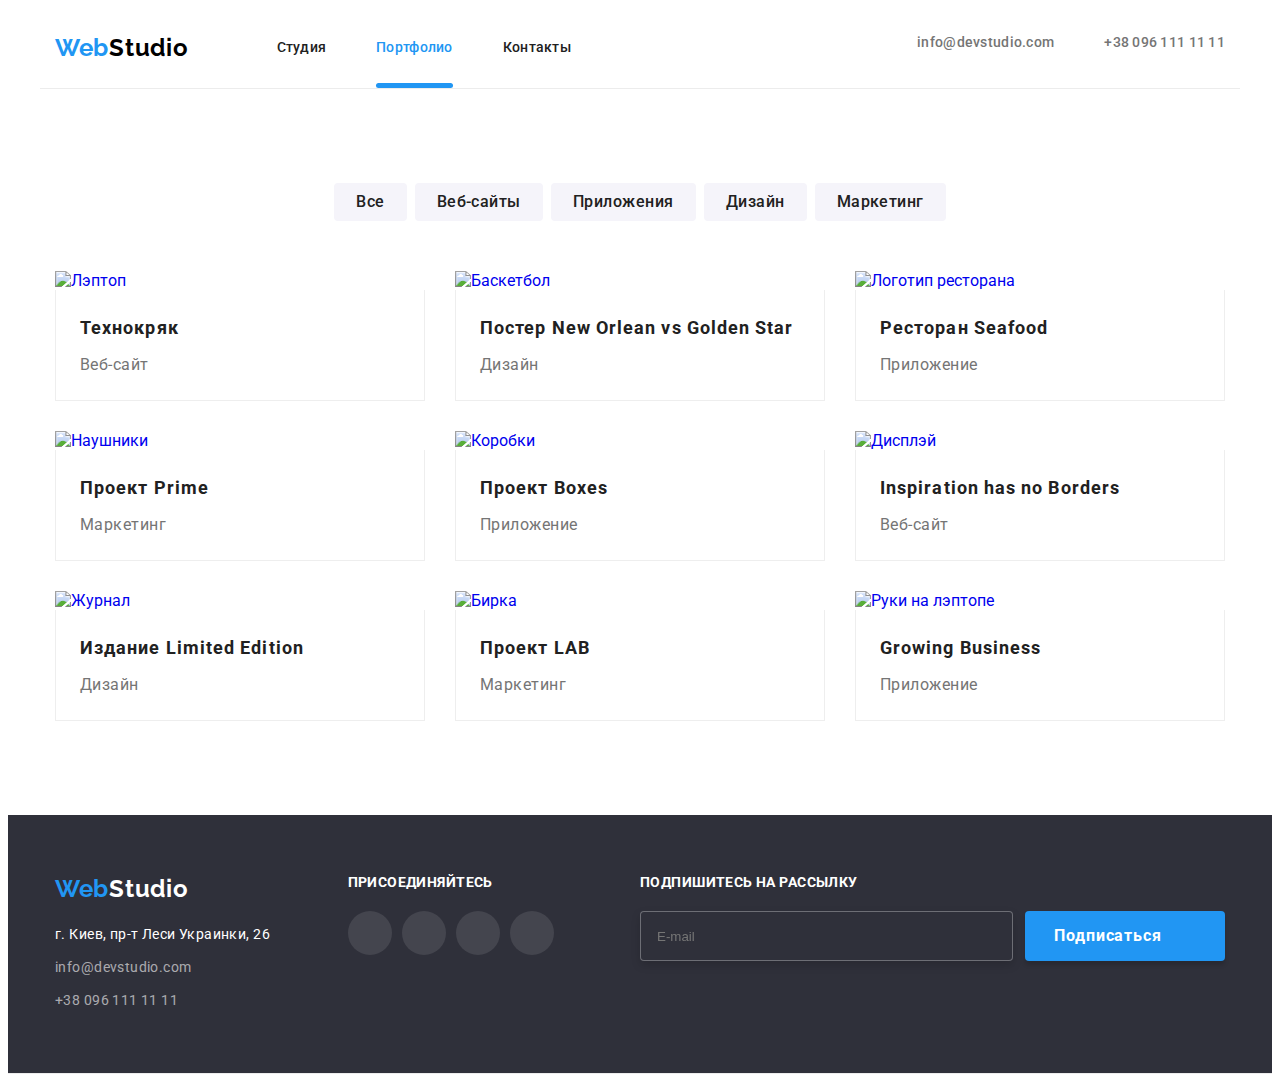
==== portfolio.html @ ad701b07 "Add files via upload" ====
<!DOCTYPE html>
<html lang="en">
  <head>
    <meta charset="UTF-8" />
    <meta http-equiv="X-UA-Compatible" content="IE=edge" />
    <meta name="viewport" content="width=device-width, initial-scale=1.0" />
    <title>Document</title>
    <link
      href="https://fonts.googleapis.com/css2?family=Montserrat:wght@400;700&family=Raleway:wght@700&family=Roboto:wght@400;500;700;900&display=swap"
      rel="stylesheet"
    />
    <link
      rel="stylesheet"
      href="https://cdnjs.cloudflare.com/ajax/libs/modern-normalize/1.1.0/modern-normalize.min.css"
      integrity="sha512-wpPYUAdjBVSE4KJnH1VR1HeZfpl1ub8YT/NKx4PuQ5NmX2tKuGu6U/JRp5y+Y8XG2tV+wKQpNHVUX03MfMFn9Q=="
      crossorigin="anonymous"
      referrerpolicy="no-referrer"
    />
    <link rel="stylesheet" href="./css/main.min.css" />
  </head>
  <body>




<header class="header">
  <div class="container header-box">
    <a class="logo logo--header" lang="en" href=""><span class="logo__color">Web</span>Studio</a>

    <nav class="site-nav">

      <ul class="list site-list">
        <li class="list site-list__item">
          <a class="link site-list__nav" href="./index.html">Студия</a>
        </li>
        <li class="list site-list__item">
          <a class="link site-list__potfolio" href="#">Портфолио</a>
        </li>
        <li class="list site-list__item">
          <a class="link site-list__nav" href="">Контакты</a>
        </li>
      </ul>
    </nav>
    <ul class="list connect">
      <li class="list connect__item">
        <a class="link connect__link" href="mailto:info@devstudio.com"><svg class="connect__envelope" width="16"
            height="12">
            <use href="./images/svg/symbol-defs.svg#icon-envelope"></use>
          </svg>info@devstudio.com</a>
      </li>
      <li class="list connect__item">
        <a class="link connect__link" href="tel:+380961111111"><svg class="connect__smartphone" width="10" height="16">
            <use href="./images/svg/symbol-defs.svg#icon-smartphone"></use>
          </svg>+38 096 111 11 11</a>
      </li>
    </ul>
  </div>

  <button type="button" class="menu-toggle js-open-menu" aria-expanded="false" aria-controls="mobile-menu"><svg
      width="24" height="16">
      <use href="./images/svg/symbol-defs.svg#icon-menu_24px"></use>
    </svg></button>

  <div class="menu-container js-menu-container">
    <div class="mobile-menu">
      <div class="menu-wrap">
        <button type="button" class="close-mob-menu js-close-menu">
          <svg class="close-mob-menu__icon" width="19" height="19">
            <use href="./images/svg/symbol-defs.svg#icon-close-black-18dp-2-1"></use>
          </svg>
        </button>
        <ul class="list mobile-menu__list">
          <li class="mobile-menu__item"><a class="link mobile-menu__link mobile-menu__link--current"
              href="./index.html">Студия</a></li>
          <li class="mobile-menu__item"><a class="link mobile-menu__link" href="./portfolio.html">Портфолио</a></li>
          <li class="mobile-menu__item"><a class="link mobile-menu__link" href="#">Контакты</a></li>
        </ul>
        <div class="menu-bottom">
          <ul class="list mobile-contact-list">
            <li class="mobile-contact-list__item"><a class="mobile-contact-list__tel" href="">+38 096 111 11 11</a></li>
            <li class="mobile-contact-list__item"><a class="mobile-contact-list__mail" href="">info@devstudio.com</a>
            </li>
          </ul>
          <ul class="mobile-social-list list">
            <li class="mobile-social-list__item">
              <a class="mobile-social-list__link link" href="">Instagram</a>
            </li>
            <li class="mobile-social-list__item">
              <a class="mobile-social-list__link link" href="">Twitter</a>
            </li>
            <li class="mobile-social-list__item">
              <a class="mobile-social-list__link link" href="">Facebook</a>
            </li>
            <li class="mobile-social-list__item">
              <a class="mobile-social-list__link link" href="">LinkedIn</a>
            </li>
          </ul>
        </div>
      </div>
    </div>
  </div>


    <!-- <header class="header">
      <div class="container header__container">
        <nav class="site-nav">
          <a class="logo logo--header" lang="en" href=""><span class="logo__color">Web</span>Studio</a>
          <ul class="list site-list">
            <li class="list site-list__item">
              <a class="link site-list__nav" href="./index.html">Студия</a>
            </li>
            <li class="list site-list__item">
              <a class="link site-list__potfolio" href="#">Портфолио</a>
            </li>
            <li class="list site-list__item">
              <a class="link site-list__nav" href="#">Контакты</a>
            </li>
          </ul>
        </nav>
        <ul class="list connect">
          <li class="list connect__item">
            <a class="link connect__link" href="mailto:info@devstudio.com"><svg class="connect__envelope" width="16"
                height="12">
                <use href="./images/svg/symbol-defs.svg#icon-envelope"></use>
              </svg>info@devstudio.com</a>
          </li>
          <li class="list connect__item">
            <a class="link connect__link" href="tel:+380961111111"><svg class="connect__smartphone" width="10" height="16">
                <use href="./images/svg/symbol-defs.svg#icon-smartphone"></use>
              </svg>+38 096 111 11 11</a>
          </li>
        </ul>
      </div>
    </header> -->

   
    <main>
      <section class="filter">
        <div class="container">
          <h1 class="visually-hidden">Портфолио</h1>

         

          <ul class="list filter-list">
            <li class="list filter-list__item">
              <button class="button filter-list__btn" type="button">
                Все
              </button>
            </li>
            <li class="list filter-list__item">
              <button class="button filter-list__btn" type="button">
                Веб-сайты
              </button>
            </li>
            <li class="list filter-list__item">
              <button class="button filter-list__btn" type="button">
                Приложения
              </button>
            </li>
            <li class="list filter-list__item">
              <button class="button filter-list__btn" type="button">
                Дизайн
              </button>
            </li>
            <li class="list filter-list__item">
              <button class="button filter-list__btn" type="button">
                Маркетинг
              </button>
            </li>
          </ul>

          

          <ul class="list portfolio-list">
            <li class="list portfolio-list__item">
              <a class="link portfolio-list__link" href="#"
                ><div class="portfolio-wrap">
                  <img class="portfolio-list__img" srcset="./images/potfolio1-des-1x.jpg 270w, ./images/potfolio1-tab-1x.jpg 354w, ./images/potfolio1-mob-1x.jpg 450w, ./images/potfolio1-des-2x.jpg 540w, ./images/potfolio1-tab-2x.jpg 708w, ./images/potfolio1-mob-2x.jpg 900w"
                sizes="(min-width: 1200px) 270px, (min-width: 768px) 354px, (min-width: 480px) 450px, 100vw" src="./images/potfolio1-des-1x.jpg"
                    alt="Лэптоп"
                    width="370"
                  />
                  <div class="portfolio-overlay">
                    <p class="portfolio-overlay__txt">
                      Технокряк это современная площадка распространения
                      коронавируса. Компании используют эту платформу для
                      цифрового шпионажа и атак на защищённые сервера
                      конкурентов.
                    </p>
                  </div>
                </div>
                <div class="card-container">
                  <h3 class="card-container__titles">Технокряк</h3>
                  <p class="card-container__services">Веб-сайт</p>
                </div>
              </a>
            </li>
            <li class="list portfolio-list__item">
              <a class="link portfolio-list__link" href="#"
                ><div class="portfolio-wrap">
                  <img class="portfolio-list__img" srcset="./images/potfolio2-des-1x.jpg 270w, ./images/potfolio2-tab-1x.jpg 354w, ./images/potfolio2-mob-1x.jpg 450w, ./images/potfolio2-des-2x.jpg 540w, ./images/potfolio2-tab-2x.jpg 708w, ./images/potfolio2-mob-2x.jpg 900w"
                sizes="(min-width: 1200px) 270px, (min-width: 768px) 354px, (min-width: 480px) 450px, 100vw" src="./images/potfolio2-des-1x.jpg"
                    alt="Баскетбол"
                    width="370"
                  />
                  <div class="portfolio-overlay">
                    <p class="portfolio-overlay__txt">
                      Технокряк это современная площадка распространения
                      коронавируса. Компании используют эту платформу для
                      цифрового шпионажа и атак на защищённые сервера
                      конкурентов.
                    </p>
                  </div>
                </div>
                <div class="card-container">
                  <h3 class="card-container__titles">
                    Постер <span lang="en">New Orlean vs Golden Star</span>
                  </h3>
                  <p class="card-container__services">Дизайн</p>
                </div>
              </a>
            </li>
            <li class="list portfolio-list__item">
              <a class="link portfolio-list__link" href="#"
                ><div class="portfolio-wrap">
                  <img class="portfolio-list__img" srcset="./images/potfolio3-des-1x.jpg 270w, ./images/potfolio3-tab-1x.jpg 354w, ./images/potfolio3-mob-1x.jpg 450w, ./images/potfolio3-des-2x.jpg 540w, ./images/potfolio3-tab-2x.jpg 708w, ./images/potfolio3-mob-2x.jpg 900w"
                sizes="(min-width: 1200px) 270px, (min-width: 768px) 354px, (min-width: 480px) 450px, 100vw" src="./images/potfolio3-des-1x.jpg"
                    alt="Логотип ресторана"
                    width="370"
                  />
                  <div class="portfolio-overlay">
                    <p class="portfolio-overlay__txt">
                      Технокряк это современная площадка распространения
                      коронавируса. Компании используют эту платформу для
                      цифрового шпионажа и атак на защищённые сервера
                      конкурентов.
                    </p>
                  </div>
                </div>
                <div class="card-container">
                  <h3 class="card-container__titles">
                    Ресторан <span lang="en">Seafood</span>
                  </h3>
                  <p class="card-container__services">Приложение</p>
                </div>
              </a>
            </li>
            <li class="list portfolio-list__item">
              <a class="link portfolio-list__link" href="#"
                ><div class="portfolio-wrap">
                  <img class="portfolio-list__img" srcset="./images/portfolio4-des-1x.jpg 270w, ./images/portfolio4-tab-1x.jpg 354w, ./images/portfolio4-mob-1x.jpg 450w, ./images/portfolio4-des-2x.jpg 540w, ./images/portfolio4-tab-2x.jpg 708w, ./images/portfolio4-mob-2x.jpg 900w"
                sizes="(min-width: 1200px) 270px, (min-width: 768px) 354px, (min-width: 480px) 450px, 100vw" src="./images/portfolio4-des-1x.jpg"
                    alt="Наушники"
                    width="370"
                  />
                  <div class="portfolio-overlay">
                    <p class="portfolio-overlay__txt">
                      Технокряк это современная площадка распространения
                      коронавируса. Компании используют эту платформу для
                      цифрового шпионажа и атак на защищённые сервера
                      конкурентов.
                    </p>
                  </div>
                </div>
                <div class="card-container">
                  <h3 class="card-container__titles">
                    Проект <span lang="en">Prime</span>
                  </h3>
                  <p class="card-container__services">Маркетинг</p>
                </div>
              </a>
            </li>
            <li class="list portfolio-list__item">
              <a class="link portfolio-list__link" href="#"
                ><div class="portfolio-wrap">
                  <img class="portfolio-list__img" srcset="./images/portfolio5-des-1x.jpg 270w, ./images/portfolio5-tab-1x.jpg 354w, ./images/portfolio5-mob-1x.jpg 450w, ./images/portfolio5-des-2x.jpg 540w, ./images/portfolio5-tab-2x.jpg 708w, ./images/portfolio5-mob-2x.jpg 900w"
                sizes="(min-width: 1200px) 270px, (min-width: 768px) 354px, (min-width: 480px) 450px, 100vw" src="./images/portfolio5-des-1x.jpg"
                    alt="Коробки"
                    width="370"
                  />
                  <div class="portfolio-overlay">
                    <p class="portfolio-overlay__txt">
                      Технокряк это современная площадка распространения
                      коронавируса. Компании используют эту платформу для
                      цифрового шпионажа и атак на защищённые сервера
                      конкурентов.
                    </p>
                  </div>
                </div>
                <div class="card-container">
                  <h3 class="card-container__titles">
                    Проект <span lang="en">Boxes</span>
                  </h3>
                  <p class="card-container__services">Приложение</p>
                </div></a
              >
            </li>
            <li class="list portfolio-list__item">
              <a class="link portfolio-list__link" href="#"
                ><div class="portfolio-wrap">
                  <img class="portfolio-list__img" srcset="./images/portfolio6-des-1x.jpg 270w, ./images/portfolio6-tab-1x.jpg 354w, ./images/portfolio6-mob-1x.jpg 450w, ./images/portfolio6-des-2x.jpg 540w, ./images/portfolio6-tab-2x.jpg 708w, ./images/portfolio6-mob-2x.jpg 900w"
                sizes="(min-width: 1200px) 270px, (min-width: 768px) 354px, (min-width: 480px) 450px, 100vw" src="./images/portfolio6-des-1x.jpg"
                    alt="Дисплэй"
                    width="370"
                  />
                  <div class="portfolio-overlay">
                    <p class="portfolio-overlay__txt">
                      Технокряк это современная площадка распространения
                      коронавируса. Компании используют эту платформу для
                      цифрового шпионажа и атак на защищённые сервера
                      конкурентов.
                    </p>
                  </div>
                </div>
                <div class="card-container">
                  <h3 lang="en" class="card-container__titles">
                    Inspiration has no Borders
                  </h3>
                  <p class="card-container__services">Веб-сайт</p>
                </div></a
              >
            </li>
            <li class="list portfolio-list__item">
              <a class="link portfolio-list__link" href="#"
                ><div class="portfolio-wrap">
                  <img class="portfolio-list__img" srcset="./images/portfolio7-des-1x.jpg 270w, ./images/portfolio7-tab-1x.jpg 354w, ./images/portfolio7-mob-1x.jpg 450w, ./images/portfolio7-des-2x.jpg 540w, ./images/portfolio7-tab-2x.jpg 708w, ./images/portfolio7-mob-2x.jpg 900w"
                sizes="(min-width: 1200px) 270px, (min-width: 768px) 354px, (min-width: 480px) 450px, 100vw" src="./images/portfolio7-des-1x.jpg"
                    alt="Журнал"
                    width="370"
                  />
                  <div class="portfolio-overlay">
                    <p class="portfolio-overlay__txt">
                      Технокряк это современная площадка распространения
                      коронавируса. Компании используют эту платформу для
                      цифрового шпионажа и атак на защищённые сервера
                      конкурентов.
                    </p>
                  </div>
                </div>
                <div class="card-container">
                  <h3 class="card-container__titles">
                    Издание <span lang="en">Limited Edition</span>
                  </h3>
                  <p class="card-container__services">Дизайн</p>
                </div></a
              >
            </li>
            <li class="list portfolio-list__item">
              <a class="link portfolio-list__link" href="#"
                ><div class="portfolio-wrap">
                  <img class="portfolio-list__img" srcset="./images/portfolio8-des-1x.jpg 270w, ./images/portfolio8-tab-1x.jpg 354w, ./images/portfolio8-mob-1x.jpg 450w, ./images/portfolio8-des-2x.jpg 540w, ./images/portfolio8-tab-2x.jpg 708w, ./images/portfolio8-mob-2x.jpg 900w"
                sizes="(min-width: 1200px) 270px, (min-width: 768px) 354px, (min-width: 480px) 450px, 100vw" src="./images/portfolio8-des-1x.jpg"
                    alt="Бирка"
                    width="370"
                  />
                  <div class="portfolio-overlay">
                    <p class="portfolio-overlay__txt">
                      Технокряк это современная площадка распространения
                      коронавируса. Компании используют эту платформу для
                      цифрового шпионажа и атак на защищённые сервера
                      конкурентов.
                    </p>
                  </div>
                </div>
                <div class="card-container">
                  <h3 class="card-container__titles">
                    Проект <span lang="en">LAB</span>
                  </h3>
                  <p class="card-container__services">Маркетинг</p>
                </div></a
              >
            </li>
            <li class="list portfolio-list__item">
              <a class="link portfolio-list__link" href="#"
                ><div class="portfolio-wrap">
                  <img class="portfolio-list__img" srcset="./images/portfolio9-des-1x.jpg 270w, ./images/portfolio9-tab-1x.jpg 354w, ./images/portfolio9-mob-1x.jpg 450w, ./images/portfolio9-des-2x.jpg 540w, ./images/portfolio9-tab-2x.jpg 708w, ./images/portfolio9-mob-2x.jpg 900w"
                sizes="(min-width: 1200px) 270px, (min-width: 768px) 354px, (min-width: 480px) 450px, 100vw" src="./images/portfolio9-des-1x.jpg"
                    alt="Руки на лэптопе"
                    width="370"
                  />
                  <div class="portfolio-overlay">
                    <p class="portfolio-overlay__txt">
                      Технокряк это современная площадка распространения
                      коронавируса. Компании используют эту платформу для
                      цифрового шпионажа и атак на защищённые сервера
                      конкурентов.
                    </p>
                  </div>
                </div>
                <div class="card-container">
                  <h3 lang="en" class="card-container__titles">Growing Business</h3>
                  <p class="card-container__services">Приложение</p>
                </div></a
              >
            </li>
          </ul>
        </div>
      </section>

      
    </main>
    <footer class="footer">
      <div class="container footer__container">
        <div class="address-container">
          <a class="logo logo--footer" lang="en" href=""><span class="logo__color">Web</span>Studio</a>
          <address class="address">
            <ul>
              <li class="list address__item">
                <a class="link address__map"
                  href="https://www.google.com/maps/d/viewer?msa=0&mid=10uSM3H-mIU3GznYo2szRIEphczw&ll=50.42732700000004%2C30.538092&z=17"
                  target="_blank" rel="noreferrer noopener">г. Киев, пр-т Леси Украинки, 26</a>
              </li>
              <li class="list address__item">
                <a class="link address__link" href="mailto:info@devstudio.com">info@devstudio.com</a>
              </li>
              <li class="list address__item">
                <a class="link address__link" href="tel:+380961111111">+38 096 111 11 11</a>
              </li>
            </ul>
          </address>
        </div>
        <div class="social-box">
          <h3 class="social-box__title">присоединяйтесь</h3>
          <ul class="list social-list">
            <li class="social-list__item">
              <a class="social-list__link social-list__link--footer" href="#">
                <svg class="social-list__icons--footer" width="20" height="20">
                  <use href="./images/svg/symbol-defs.svg#icon-instagram-2"></use>
                </svg>
              </a>
            </li>
            <li class="social-list__item">
              <a class="social-list__link social-list__link--footer" href="#">
                <svg class="social-list__icons--footer" width="20" height="20">
                  <use href="./images/svg/symbol-defs.svg#icon-twitter-1"></use>
                </svg>
              </a>
            </li>
            <li class="social-list__item">
              <a class="social-list__link social-list__link--footer" href="#">
                <svg class="social-list__icons--footer" width="20" height="20">
                  <use href="./images/svg/symbol-defs.svg#icon-facebook-1"></use>
                </svg>
              </a>
            </li>
            <li class="social-list__item">
              <a class="social-list__link social-list__link--footer" href="#">
                <svg class="social-list__icons--footer" width="20" height="20">
                  <use href="./images/svg/symbol-defs.svg#icon-linkedin-1"></use>
                </svg>
              </a>
            </li>
          </ul>
        </div>
        <div class="subscribe-container">
          <form class="subscribe-container__form">
            <h3 class="subscribe-container__title">Подпишитесь на рассылку</h3>
            <label class="subscribe-container__label">
              <input type="email" name="email" class="subscribe-container__input" placeholder="E-mail" /></label>
            <button type="submit" class="button footer-btn">
              <span class="footer-btn__txt">Подписаться</span><svg width="24" height="24">
                <use href="./images/svg/icons.svg.svg#icon-icon-send-1"></use>
              </svg>
            </button>
          </form>
        </div>
      </div>
    </footer>

<script src="./js/modal.js"></script>
<script defer src="./js/mobile-menu.js"></script>
  </body>
</html>
---- css/main.min.css ----
p,h1,h2,h3,h4,h5,h6{margin:0}ul{margin:0;padding-left:0}img{display:block;max-width:100%;height:auto}button{font-family:inherit;cursor:pointer}body{font-family:"Roboto", sans-serif;color:#212121}.list{list-style:none}.link{text-decoration:none}*,::before,::after{-webkit-box-sizing:border-box;box-sizing:border-box}.visually-hidden{position:absolute;width:1px;height:1px;margin:-1px;border:0;padding:0;white-space:nowrap;-webkit-clip-path:inset(100%);clip-path:inset(100%);clip:rect(0 0 0 0);overflow:hidden}.container{width:100%;padding-left:15px;padding-right:15px;margin:0 auto}@media screen and (min-width: 480px){.container{width:480px}}@media screen and (min-width: 768px){.container{width:768px}}@media screen and (min-width: 1200px){.container{width:1200px}}.backdrop{position:fixed;top:0;left:0;width:100vw;height:100vh;background:rgba(0,0,0,0.2);-webkit-transition:opacity 250ms cubic-bezier(0.4, 0, 0.2, 1),visibility 250ms cubic-bezier(0.4, 0, 0.2, 1);transition:opacity 250ms cubic-bezier(0.4, 0, 0.2, 1),visibility 250ms cubic-bezier(0.4, 0, 0.2, 1)}.backdrop.is-hidden{visibility:hidden;opacity:0;pointer-events:none}.backdrop.is-hidden .modal{-webkit-transform:translate(-50%, -50%) rotate(0deg) scale(0.5);transform:translate(-50%, -50%) rotate(0deg) scale(0.5)}.modal{position:absolute;top:50%;left:50%;-webkit-transform:translate(-50%, -50%) rotate(360deg);transform:translate(-50%, -50%) rotate(360deg);-webkit-transition:-webkit-transform 250ms cubic-bezier(0.4, 0, 0.2, 1);transition:-webkit-transform 250ms cubic-bezier(0.4, 0, 0.2, 1);transition:transform 250ms cubic-bezier(0.4, 0, 0.2, 1);transition:transform 250ms cubic-bezier(0.4, 0, 0.2, 1), -webkit-transform 250ms cubic-bezier(0.4, 0, 0.2, 1);padding:40px;overflow:auto;max-height:100vh;border-radius:4px;background:#fff;-webkit-box-shadow:0px 1px 3px rgba(0,0,0,0.12),0px 1px 1px rgba(0,0,0,0.14),0px 2px 1px rgba(0,0,0,0.2);box-shadow:0px 1px 3px rgba(0,0,0,0.12),0px 1px 1px rgba(0,0,0,0.14),0px 2px 1px rgba(0,0,0,0.2)}@media screen and (min-width: 480px){.modal{width:450px;height:609px}}@media screen and (min-width: 1200px){.modal{width:528px;height:581px}}.modal-close{display:-webkit-box;display:-ms-flexbox;display:flex;-webkit-box-align:center;-ms-flex-align:center;align-items:center;-webkit-box-pack:center;-ms-flex-pack:center;justify-content:center;position:absolute;width:30px;height:30px;top:8px;right:8px;padding:0;background:#fff;border:1px solid rgba(0,0,0,0.1);border-radius:50%;-webkit-transition:fill 250ms cubic-bezier(0.4, 0, 0.2, 1);transition:fill 250ms cubic-bezier(0.4, 0, 0.2, 1)}.modal-close:hover,.modal-close:focus{fill:#2196f3;cursor:pointer}.order-form__title{font-weight:700;font-size:20px;line-height:1.15;text-align:center;letter-spacing:0.03em;color:#212121;padding-top:40px;padding-bottom:12px}@media screen and (min-width: 1200px){.order-form__title{font-weight:700;font-size:20px;line-height:1.15}}.field{position:relative;display:-webkit-box;display:-ms-flexbox;display:flex;-webkit-box-orient:vertical;-webkit-box-direction:normal;-ms-flex-direction:column;flex-direction:column;margin-bottom:10px;margin-left:40px;margin-right:40px}.field__label{font-weight:400;font-size:12px;line-height:1.17;letter-spacing:0.01em;color:#757575;-webkit-transition:-webkit-box-shadow 250ms cubic-bezier(0.4, 0, 0.2, 1);transition:-webkit-box-shadow 250ms cubic-bezier(0.4, 0, 0.2, 1);transition:box-shadow 250ms cubic-bezier(0.4, 0, 0.2, 1);transition:box-shadow 250ms cubic-bezier(0.4, 0, 0.2, 1), -webkit-box-shadow 250ms cubic-bezier(0.4, 0, 0.2, 1)}.field__input{margin-top:4px;width:100%;min-height:40px;padding:11px 42px;border:1px solid rgba(33,33,33,0.2);-webkit-box-sizing:border-box;box-sizing:border-box;border-radius:4px;cursor:pointer;outline:none;-webkit-transition:border 250ms cubic-bezier(0.4, 0, 0.2, 1) box-shadow 250ms cubic-bezier(0.4, 0, 0.2, 1);transition:border 250ms cubic-bezier(0.4, 0, 0.2, 1) box-shadow 250ms cubic-bezier(0.4, 0, 0.2, 1)}.field__input:focus{border:1px solid #2196f3;-webkit-box-shadow:0px 1px 3px rgba(0,0,0,0.12),0px 1px 1px rgba(0,0,0,0.14),0px 2px 1px rgba(0,0,0,0.2);box-shadow:0px 1px 3px rgba(0,0,0,0.12),0px 1px 1px rgba(0,0,0,0.14),0px 2px 1px rgba(0,0,0,0.2)}.field__input:focus+.field__icon{fill:#2196f3}.field__icon{position:absolute;display:inline-block;top:50%;left:12px;fill:#212121;-webkit-transition:fill 250ms cubic-bezier(0.4, 0, 0.2, 1);transition:fill 250ms cubic-bezier(0.4, 0, 0.2, 1)}.field__textarea{resize:none;margin-top:4px;width:100%;border:1px solid rgba(33,33,33,0.2);-webkit-box-sizing:border-box;box-sizing:border-box;border-radius:4px;padding:12px 16px;min-height:120px;outline:none;-webkit-transition:border 250ms cubic-bezier(0.4, 0, 0.2, 1) box-shadow 250ms cubic-bezier(0.4, 0, 0.2, 1);transition:border 250ms cubic-bezier(0.4, 0, 0.2, 1) box-shadow 250ms cubic-bezier(0.4, 0, 0.2, 1)}.field__textarea:focus{border:1px solid #2196f3;-webkit-box-shadow:0px 1px 3px rgba(0,0,0,0.12),0px 1px 1px rgba(0,0,0,0.14),0px 2px 1px rgba(0,0,0,0.2);box-shadow:0px 1px 3px rgba(0,0,0,0.12),0px 1px 1px rgba(0,0,0,0.14),0px 2px 1px rgba(0,0,0,0.2)}.field__textarea::-webkit-input-placeholder{font-weight:400;font-size:12px;line-height:1.16;letter-spacing:0.01em;color:rgba(117,117,117,0.5)}.field__textarea:-ms-input-placeholder{font-weight:400;font-size:12px;line-height:1.16;letter-spacing:0.01em;color:rgba(117,117,117,0.5)}.field__textarea::-ms-input-placeholder{font-weight:400;font-size:12px;line-height:1.16;letter-spacing:0.01em;color:rgba(117,117,117,0.5)}.field__textarea::placeholder{font-weight:400;font-size:12px;line-height:1.16;letter-spacing:0.01em;color:rgba(117,117,117,0.5)}.contract{display:-webkit-box;display:-ms-flexbox;display:flex;-webkit-box-align:center;-ms-flex-align:center;align-items:center;-webkit-box-pack:center;-ms-flex-pack:center;justify-content:center}.contract__txt{font-weight:400;font-size:12px;line-height:1.6666;letter-spacing:0.03em;margin-left:8px;color:#757575;display:block}@media screen and (min-width: 1200px){.contract__txt{font-size:14px;line-height:1.71}}.contract__link{display:inline-block;font-weight:400;font-size:12px;line-height:1.6666;letter-spacing:0.03em;color:#2196f3;margin-left:3px}@media screen and (min-width: 1200px){.contract__link{font-size:14px;line-height:1.71}}.contract__icon{display:inline-block;width:16px;height:15px;border:2px solid #212121;-webkit-box-sizing:border-box;box-sizing:border-box;border-radius:2px}.contract__checkbox:checked+.contract__icon{background-color:#2196f3;background-image:url("../images/svg/Galka.svg");background-repeat:no-repeat;background-position:center;background-size:contain;border-color:#2196f3}.submit-button{background-color:#2196f3;display:block;width:200px;height:50px;-webkit-filter:drop-shadow(0px 4px 4px rgba(0,0,0,0.25));filter:drop-shadow(0px 4px 4px rgba(0,0,0,0.25));-webkit-box-shadow:0px 4px 4px rgba(0,0,0,0.15);box-shadow:0px 4px 4px rgba(0,0,0,0.15);border-radius:4px;border:none;margin-left:auto;margin-right:auto;margin-top:30px;-webkit-transition:background-color 250ms cubic-bezier(0.4, 0, 0.2, 1) box-shadow 250ms cubic-bezier(0.4, 0, 0.2, 1);transition:background-color 250ms cubic-bezier(0.4, 0, 0.2, 1) box-shadow 250ms cubic-bezier(0.4, 0, 0.2, 1)}.submit-button:hover,.submit-button:focus{background-color:#188ce8;-webkit-box-shadow:0px 4px 4px rgba(0,0,0,0.15);box-shadow:0px 4px 4px rgba(0,0,0,0.15)}.submit-button__txt{font-weight:700;font-size:16px;line-height:1.87;-webkit-box-align:center;-ms-flex-align:center;align-items:center;text-align:center;letter-spacing:0.06em;color:#fff}.menu-container{position:fixed;top:0;left:0;width:100vw;height:100vh;padding:32px;background-color:#3f51b5;z-index:999;-webkit-transform:translateX(100%);transform:translateX(100%);-webkit-transition:-webkit-transform 250ms ease-in-out;transition:-webkit-transform 250ms ease-in-out;transition:transform 250ms ease-in-out;transition:transform 250ms ease-in-out, -webkit-transform 250ms ease-in-out}.menu-container.is-open{-webkit-transform:translateX(0);transform:translateX(0)}.menu-container .menu-toggle{position:absolute;top:16px;right:16px;color:#fff}.mobile-menu{padding:0;margin:0;list-style:none}.mobile-menu .link{display:block;text-decoration:none}.mobile-menu{position:fixed;z-index:2;background-color:#fff;width:100vw;height:100vh;top:0;left:0}.mobile-menu__item{margin-bottom:32px}.mobile-menu__link{font-weight:500;font-size:40px;line-height:1.175;color:#212121;letter-spacing:0.02em;position:relative}.mobile-menu__link--current{color:#2196f3}.menu-wrap{padding:48px 40px;height:100%;width:100%;display:-webkit-box;display:-ms-flexbox;display:flex;-webkit-box-orient:vertical;-webkit-box-direction:normal;-ms-flex-direction:column;flex-direction:column;-webkit-box-pack:justify;-ms-flex-pack:justify;justify-content:space-between}.close-mob-menu{border:none;background-color:transparent;padding:0;position:absolute;top:15px;right:25px}.close-mob-menu__icon:focus,.close-mob-menu__icon:hover{fill:#2196f3}.mobile-contact-list{margin-bottom:64px}.mobile-contact-list__item:not(:last-child){margin-bottom:32px}.mobile-contact-list__tel{font-weight:500;font-size:34px;line-height:1.17647;color:#2196f3;letter-spacing:0.02em;text-decoration:none}.mobile-contact-list__mail{font-weight:500;font-size:24px;line-height:1.16667;color:#757575;letter-spacing:0.02em;text-decoration:none}.mobile-social-list{display:-webkit-box;display:-ms-flexbox;display:flex}.mobile-social-list__item:not(:last-child){padding-right:10px;border-right:1px solid rgba(33,33,33,0.2)}.mobile-social-list__item{margin-right:10px}.mobile-social-list__link{font-weight:500;font-size:18px;line-height:1.22222;color:#2196f3;letter-spacing:0.02em}.header{border-bottom:1px solid #ececec;display:block;-webkit-box-pack:justify;-ms-flex-pack:justify;justify-content:space-between}.header-box{position:relative;display:-webkit-box;display:-ms-flexbox;display:flex;-webkit-box-align:center;-ms-flex-align:center;align-items:center;-webkit-box-pack:justify;-ms-flex-pack:justify;justify-content:space-between;border-bottom:1px solid #ececec}@media screen and (min-width: 768px){.header-box{display:-webkit-box;display:-ms-flexbox;display:flex}}@media screen and (max-width: 767px){.site-nav{display:none}}@media screen and (min-width: 768px){.site-nav{display:-webkit-box;display:-ms-flexbox;display:flex}}.logo{font-family:"Raleway",sans-serif;font-weight:700;font-size:24px;line-height:1.166;letter-spacing:0.03em;text-decoration:none}@media screen and (min-width: 768px){.logo{padding-top:26px;padding-bottom:26px;margin-right:88px}}.logo__color{font-family:"Raleway",sans-serif;font-style:normal;font-weight:700;font-size:24px;line-height:1.166;letter-spacing:0.03em;color:#2196f3;text-decoration:none}.logo--header{font-weight:700;font-size:24px;line-height:1.166;letter-spacing:0.03em;padding-top:16px;padding-bottom:16px;margin-right:93px;color:#000000}@media screen and (min-width: 768px){.logo--header{padding-top:26px;padding-bottom:26px;margin-right:88px}}@media screen and (max-width: 767px){.site-list{display:none}}@media screen and (min-width: 768px){.site-list{display:-webkit-box;display:-ms-flexbox;display:flex}}.site-list__item:not(:last-child){margin-right:50px}.site-list__studio{font-weight:500;font-size:14px;line-height:1.14;letter-spacing:0.02em;padding-top:32px;padding-bottom:32px;display:block;color:#2196f3;position:relative}.site-list__studio::after{content:"";position:absolute;left:0;bottom:0;display:block;width:100%;height:4px;background-color:#2196f3;border-radius:2px}@media screen and (min-width: 1200px){.site-list__studio::after{height:5px;border-radius:4px}}.site-list__nav{font-weight:500;font-size:14px;line-height:1.14;letter-spacing:0.02em;padding-top:32px;padding-bottom:32px;display:block;color:#212121;-webkit-transition:color 250ms cubic-bezier(0.4, 0, 0.2, 1);transition:color 250ms cubic-bezier(0.4, 0, 0.2, 1)}.site-list__nav:hover,.site-list__nav:focus{color:#2196f3}@media screen and (max-width: 767px){.connect{display:none}}@media screen and (min-width: 768px){.connect{display:block;margin-left:84px}}@media screen and (min-width: 1200px){.connect{display:-webkit-box;display:-ms-flexbox;display:flex;margin-left:auto}}.connect__item:first-child{margin-bottom:10px}@media screen and (min-width: 1200px){.connect__item:first-child{margin-right:30px}}.connect__link{font-weight:500;font-size:12px;line-height:1.666;letter-spacing:0.02em;color:#757575;display:-webkit-box;display:-ms-flexbox;display:flex;-webkit-box-align:center;-ms-flex-align:center;align-items:center;-webkit-transition:color 250ms cubic-bezier(0.4, 0, 0.2, 1);transition:color 250ms cubic-bezier(0.4, 0, 0.2, 1)}@media screen and (min-width: 1200px){.connect__link{font-size:14px;line-height:1.14}}.connect__link:active,.connect__link:hover,.connect__link:focus{color:#2196f3}.connect__link:active .connect__envelope,.connect__link:hover .connect__envelope,.connect__link:focus .connect__envelope{fill:#2196f3}.connect__link:active .connect__smartphone,.connect__link:hover .connect__smartphone,.connect__link:focus .connect__smartphone{fill:#2196f3}.connect__envelope{fill:#757575;margin-right:10px;-webkit-transition:fill 250ms cubic-bezier(0.4, 0, 0.2, 1);transition:fill 250ms cubic-bezier(0.4, 0, 0.2, 1)}.connect__smartphone{fill:#757575;margin-right:10px;-webkit-transition:fill 250ms cubic-bezier(0.4, 0, 0.2, 1);transition:fill 250ms cubic-bezier(0.4, 0, 0.2, 1)}.menu-toggle{width:40px;height:40px;display:-webkit-box;display:-ms-flexbox;display:flex;-webkit-box-align:center;-ms-flex-align:center;align-items:center;-webkit-box-pack:center;-ms-flex-pack:center;justify-content:center;margin:0;padding:0;background-color:transparent;cursor:pointer;border:none;border-radius:50%;outline:none;position:absolute;right:15px;top:10px}@media screen and (min-width: 768px){.menu-toggle{display:none}}.mobile-container{position:fixed;top:0;left:0;padding-top:48px;padding-left:40px;width:100vw;height:100vw;z-index:3;-webkit-transform:translateX(100%);transform:translateX(100%);-webkit-transition:-webkit-transform 250ms ease-in-out;transition:-webkit-transform 250ms ease-in-out;transition:transform 250ms ease-in-out;transition:transform 250ms ease-in-out, -webkit-transform 250ms ease-in-out;background-color:#fff}.mobile-container__item{margin-bottom:32px}.mobile-container__link{font-weight:500;font-size:40px;line-height:1.175;color:#212121;letter-spacing:0.02em;position:relative}.mobile-container__link--current{color:#2196f3}.mob-menu{position:absolute;z-index:2;background-color:var(--other-color);width:100vw;height:100vh;top:0;left:0;background-color:#fff}.close-mob-menu{border:none;background-color:transparent;padding:0;position:absolute;top:15px;right:25px}.close-mob-menu__icon:focus,.close-mob-menu__icon:hover{fill:#2196f3}.mobile-container{padding:48px 40px;height:100%;width:100%;display:-webkit-box;display:-ms-flexbox;display:flex;-webkit-box-orient:vertical;-webkit-box-direction:normal;-ms-flex-direction:column;flex-direction:column;-webkit-box-pack:justify;-ms-flex-pack:justify;justify-content:space-between}.mobile-menu__list{font-weight:500;font-size:40px;line-height:1.175;letter-spacing:0.02em;color:#212121}.mobile-menu__list__item:not(:last-child){margin-bottom:32px}.mobile-contact-list{margin-bottom:64px}.mobile-contact-list__item:not(:last-child){margin-bottom:32px}.mobile-contact-list__tel{font-weight:500;font-size:34px;line-height:1.17647;color:#2196f3;letter-spacing:0.02em}.mobile-contact-list__mail{font-weight:500;font-size:24px;line-height:1.16667;color:#757575;letter-spacing:0.02em}.mobile-social-list{display:-webkit-box;display:-ms-flexbox;display:flex}.mobile-social-list__item:not(:last-child){padding-right:10px;border-right:1px solid rgba(33,33,33,0.2)}.mobile-social-list__item{margin-right:10px}.mobile-social-list__link{font-weight:500;font-size:18px;line-height:1.22222;color:#2196f3;letter-spacing:0.02em}.hero{max-width:1600px;margin-left:auto;margin-right:auto;background-color:#2f303a;background-image:-webkit-gradient(linear, left top, right top, from(rgba(47,48,58,0.4)), to(rgba(47,48,58,0.4))),url(../images/Hero-mob1x.jpg);background-image:linear-gradient(to right, rgba(47,48,58,0.4), rgba(47,48,58,0.4)),url(../images/Hero-mob1x.jpg);background-repeat:no-repeat;background-position:center;background-size:cover;text-align:center;padding-top:118px;padding-bottom:198px}@media (min-device-pixel-ratio: 2), (-webkit-min-device-pixel-ratio: 2), (min-resolution: 192dpi), (min-resolution: 2dppx){.hero{background-image:-webkit-gradient(linear, left top, right top, from(rgba(47,48,58,0.4)), to(rgba(47,48,58,0.4))),url(../images/Hero-mob2x.jpg);background-image:linear-gradient(to right, rgba(47,48,58,0.4), rgba(47,48,58,0.4)),url(../images/Hero-mob2x.jpg)}}@media screen and (min-width: 768px){.hero{background-image:-webkit-gradient(linear, left top, right top, from(rgba(47,48,58,0.4)), to(rgba(47,48,58,0.4))),url(../images/Hero-tab1x.jpg);background-image:linear-gradient(to right, rgba(47,48,58,0.4), rgba(47,48,58,0.4)),url(../images/Hero-tab1x.jpg)}}@media screen and (min-width: 768px) and (min-device-pixel-ratio: 2), screen and (min-width: 768px) and (-webkit-min-device-pixel-ratio: 2), screen and (min-width: 768px) and (min-resolution: 192dpi), screen and (min-width: 768px) and (min-resolution: 2dppx){.hero{background-image:-webkit-gradient(linear, left top, right top, from(rgba(47,48,58,0.4)), to(rgba(47,48,58,0.4))),url(../images/Hero-tab2x.jpg);background-image:linear-gradient(to right, rgba(47,48,58,0.4), rgba(47,48,58,0.4)),url(../images/Hero-tab2x.jpg)}}@media screen and (min-width: 1200px){.hero{background-image:-webkit-gradient(linear, left top, right top, from(rgba(47,48,58,0.4)), to(rgba(47,48,58,0.4))),url(../images/Hero-des1x.jpg);background-image:linear-gradient(to right, rgba(47,48,58,0.4), rgba(47,48,58,0.4)),url(../images/Hero-des1x.jpg)}}@media screen and (min-width: 1200px) and (min-device-pixel-ratio: 2), screen and (min-width: 1200px) and (-webkit-min-device-pixel-ratio: 2), screen and (min-width: 1200px) and (min-resolution: 192dpi), screen and (min-width: 1200px) and (min-resolution: 2dppx){.hero{padding-top:200px;padding-bottom:200px;max-width:1600px;margin-left:auto;margin-right:auto;background-image:-webkit-gradient(linear, left top, right top, from(rgba(47,48,58,0.4)), to(rgba(47,48,58,0.4))),url(../images/Hero-des2x.jpg);background-image:linear-gradient(to right, rgba(47,48,58,0.4), rgba(47,48,58,0.4)),url(../images/Hero-des2x.jpg)}}.hero__title{font-weight:900;font-size:26px;line-height:1.615;text-align:center;letter-spacing:0.06em;text-transform:uppercase;color:#fff;margin-bottom:30px;padding-top:118px;margin-right:auto;margin-left:auto;max-width:696px}@media screen and (min-width: 768px){.hero__title{margin:0 189px 30px}}@media screen and (min-width: 1200px){.hero__title{font-size:44px;line-height:1.36}}.hero-btn{background-color:#2196f3;font-weight:700;font-size:16px;line-height:1.8;letter-spacing:0.06em;width:200px;height:50px;left:700px;top:430px;-webkit-box-shadow:0px 4px 4px rgba(0,0,0,0.15);box-shadow:0px 4px 4px rgba(0,0,0,0.15);border-radius:4px;border:none;margin-left:auto;margin-right:auto;-webkit-transition:background-color 250ms cubic-bezier(0.4, 0, 0.2, 1);transition:background-color 250ms cubic-bezier(0.4, 0, 0.2, 1);margin-bottom:118px}.hero-btn__txt{font-weight:700;font-size:16px;line-height:1.87;-webkit-box-align:center;-ms-flex-align:center;align-items:center;text-align:center;letter-spacing:0.06em;color:#fff}.hero-btn__txt:hover,.hero-btn__txt:focus{background-color:#188ce8}.advantages{padding-top:60px;padding-bottom:60px;background-color:#fff}@media screen and (min-width: 1200px){.advantages{padding-top:94px;padding-bottom:94px}}.advantages__list{margin-bottom:-30px}@media screen and (min-width: 768px){.advantages__list{display:-webkit-box;display:-ms-flexbox;display:flex;-ms-flex-wrap:wrap;flex-wrap:wrap;margin-right:-30px}}.advantages__item{width:100%}@media screen and (min-width: 480px){.advantages__item{margin-bottom:30px}}@media screen and (min-width: 768px){.advantages__item{width:calc(100% / 2 - 30px)}.advantages__item:not(:last-child){margin-right:30px}}@media screen and (min-width: 1200px){.advantages__item{width:calc(100% / 4 - 30px)}}.advantages-box{display:-webkit-box;display:-ms-flexbox;display:flex;-webkit-box-align:center;-ms-flex-align:center;align-items:center;-webkit-box-pack:center;-ms-flex-pack:center;justify-content:center;height:120px;background-color:#f5f4fa;border-radius:4px;margin-bottom:30px}@media screen and (min-width: 768px){.advantages-box{width:354px}}@media screen and (min-width: 1200px){.advantages-box{width:270px}}.advantages-box__titles{font-weight:700;font-size:14px;line-height:1.14;letter-spacing:0.03em;text-transform:uppercase;color:#212121;margin-bottom:10px}@media screen and (max-width: 768px){.advantages-box__titles{text-align:center}}.advantages-box__content{font-weight:400;font-size:14px;line-height:1.71;letter-spacing:0.03em;color:#757575}@media screen and (min-width: 768px){.advantages-box__content{width:100%}}@media screen and (max-width: 1199px){.servises{display:none}}@media screen and (min-width: 1200px){.servises{background-color:#fff;padding-bottom:94px}}.servises__title{font-weight:700;font-size:36px;line-height:1.17;text-align:center;letter-spacing:0.03em;color:#212121;margin-bottom:50px}.servises-list{display:-webkit-box;display:-ms-flexbox;display:flex}.servises-list__item:not(:last-child){margin-right:30px;width:370px}.services-wrap{position:relative}.services-wrap__txt{position:absolute;bottom:0;left:0;width:100%;height:70px;padding:27px;color:#fff;text-transform:uppercase;font-weight:700;font-size:14px;line-height:16px;text-align:center;letter-spacing:0.03em;background-color:rgba(47,48,58,0.8)}.team{background-color:#f5f4fa;padding-top:60px;padding-bottom:60px}@media screen and (min-width: 1200px){.team{padding-top:94px;padding-bottom:94px}}.team__title{font-weight:700;font-size:28px;line-height:1.17;text-align:center;letter-spacing:0.03em;color:#212121;margin-bottom:30px;text-shadow:0px 4px 4px rgba(0,0,0,0.25)}@media screen and (min-width: 768px){.team__title{text-shadow:none}}@media screen and (min-width: 1200px){.team__title{font-size:28px;line-height:1.16;text-shadow:none}}.team-list{margin-bottom:-30px}@media screen and (min-width: 768px){.team-list{display:-webkit-box;display:-ms-flexbox;display:flex;-ms-flex-wrap:wrap;flex-wrap:wrap;-webkit-box-pack:center;-ms-flex-pack:center;justify-content:center;-webkit-box-align:center;-ms-flex-align:center;align-items:center;margin-right:-30px}}.team-list__item{background:#fff;border-radius:0px 0px 4px 4px;-webkit-box-shadow:0px 1px 3px rgba(0,0,0,0.12),0px 1px 1px rgba(0,0,0,0.14),0px 2px 1px rgba(0,0,0,0.2);box-shadow:0px 1px 3px rgba(0,0,0,0.12),0px 1px 1px rgba(0,0,0,0.14),0px 2px 1px rgba(0,0,0,0.2);margin-bottom:30px}@media screen and (min-width: 768px){.team-list__item{margin-right:30px;-ms-flex-preferred-size:calc(100% / 2 - 30px);flex-basis:calc(100% / 2 - 30px)}}@media screen and (min-width: 1200px){.team-list__item{margin-right:30px;-ms-flex-preferred-size:calc(100% / 4 - 30px);flex-basis:calc(100% / 4 - 30px)}}.team-list__img{border-top-style:none;margin:0 auto}.team-container{padding-top:30px;padding-right:32px;padding-bottom:30px;padding-left:32px}.team-container__title{font-weight:500;font-size:16px;line-height:1.18;text-align:center;letter-spacing:0.03em;color:#212121;margin-bottom:10px}.team-container__article{font-weight:400;font-size:16px;line-height:1.18;text-align:center;letter-spacing:0.03em;color:#757575;margin-bottom:16px}.social-list{display:-webkit-box;display:-ms-flexbox;display:flex;-webkit-box-align:center;-ms-flex-align:center;align-items:center;-webkit-box-pack:center;-ms-flex-pack:center;justify-content:center}.social-list__item{padding:0px;list-style:none}.social-list__item:not(:first-child){margin-left:10px}.social-list__link{display:-webkit-box;display:-ms-flexbox;display:flex;width:44px;height:44px;-webkit-box-align:center;-ms-flex-align:center;align-items:center;-webkit-box-pack:center;-ms-flex-pack:center;justify-content:center;border-radius:50%;-webkit-transition:color 250ms cubic-bezier(0.4, 0, 0.2, 1),background-color 250ms cubic-bezier(0.4, 0, 0.2, 1);transition:color 250ms cubic-bezier(0.4, 0, 0.2, 1),background-color 250ms cubic-bezier(0.4, 0, 0.2, 1)}.social-list__link:hover,.social-list__link:focus{background-color:#2196f3;color:#fff}.social-list__link:hover .social-list__icons,.social-list__link:focus .social-list__icons{fill:#fff}.social-list__icons{fill:#afb1b8;-webkit-transition:fill 250ms cubic-bezier(0.4, 0, 0.2, 1);transition:fill 250ms cubic-bezier(0.4, 0, 0.2, 1)}.permanent{padding-top:60px;padding-bottom:60px}@media screen and (min-width: 1200px){.permanent{padding-top:73px;padding-bottom:94px}}.permanent__title{margin-bottom:50px;font-weight:700;font-size:36px;line-height:1.17;text-align:center;letter-spacing:0.03em}@media screen and (min-width: 1200px){.permanent{font-size:36px;line-height:1.16667;margin-bottom:50px}}.permanent-list{display:-webkit-box;display:-ms-flexbox;display:flex;-ms-flex-wrap:wrap;flex-wrap:wrap;-webkit-box-pack:center;-ms-flex-pack:center;justify-content:center;-webkit-box-align:center;-ms-flex-align:center;align-items:center;margin:-15px;list-style:none}.permanent-list__item{margin:15px}@media screen and (max-width: 767px){.permanent-list__item{-ms-flex-preferred-size:calc(100% / 2 - 30px);flex-basis:calc(100% / 2 - 30px)}}@media screen and (min-width: 768px){.permanent-list__item{-ms-flex-preferred-size:calc(100% / 3 - 30px);flex-basis:calc(100% / 3 - 30px)}}@media screen and (min-width: 1200px){.permanent-list__item{-ms-flex-preferred-size:calc(100% / 6 - 30px);flex-basis:calc(100% / 6 - 30px)}}.permanent-list__link{display:-webkit-box;display:-ms-flexbox;display:flex;-webkit-box-pack:center;-ms-flex-pack:center;justify-content:center;-webkit-box-align:center;-ms-flex-align:center;align-items:center;height:90px;border:1px solid #afb1b8;border-radius:4px;-webkit-transition:border 250ms cubic-bezier(0.4, 0, 0.2, 1);transition:border 250ms cubic-bezier(0.4, 0, 0.2, 1)}.permanent-list__link:hover,.permanent-list__link:focus{border:1px solid #2196f3}.permanent-list__link:hover .permanent-list__icon,.permanent-list__link:focus .permanent-list__icon{fill:#2196f3}.permanent-list__icon{fill:#afb1b8;-webkit-transition:fill 250ms cubic-bezier(0.4, 0, 0.2, 1);transition:fill 250ms cubic-bezier(0.4, 0, 0.2, 1)}.footer{background-color:#2f303a;padding-top:60px;padding-bottom:60px}.footer__container{text-align:center}@media screen and (min-width: 768px){.footer__container{display:-webkit-box;display:-ms-flexbox;display:flex;-ms-flex-wrap:wrap;flex-wrap:wrap;-webkit-box-pack:center;-ms-flex-pack:center;justify-content:center;text-align:center}}@media screen and (min-width: 1200px){.footer__container{text-align:left}}@media screen and (min-width: 768px){.address-container{width:50%}}@media screen and (min-width: 768px){.address-container{width:25%}}.logo--footer{color:#fff;margin:0}.address{font-style:normal;margin-top:20px}.address__item:not(:last-child){margin-bottom:9px}.address__map{font-weight:400;font-size:14px;line-height:1.71;letter-spacing:0.03em;color:#fff}.address__link{font-style:normal;font-size:14px;line-height:1.71;letter-spacing:0.03em;color:rgba(255,255,255,0.6)}.social-box{margin-top:60px}@media screen and (min-width: 768px){.social-box{width:50%;margin:0}}@media screen and (min-width: 1200px){.social-box{width:25%}}.social-box__title{font-weight:700;font-size:14px;line-height:1.14;letter-spacing:0.03em;text-transform:uppercase;margin-bottom:20px;color:#fff}.social-list{display:-webkit-box;display:-ms-flexbox;display:flex;-webkit-box-align:center;-ms-flex-align:center;align-items:center;-webkit-box-pack:center;-ms-flex-pack:center;justify-content:center}@media (min-width: 1200px){.social-list{-webkit-box-pack:start;-ms-flex-pack:start;justify-content:flex-start}}.social-list__link--footer{background-color:rgba(255,255,255,0.1);color:#fff}.social-list__icons--footer{fill:currentColor}.subscribe-container{margin-top:60px}@media (min-width: 768px){.subscribe-container{width:450px}}@media (min-width: 1200px){.subscribe-container{width:50%;margin:0}}.subscribe-container__title{font-weight:700;font-size:14px;line-height:1.14;letter-spacing:0.03em;text-transform:uppercase;color:#fff;margin-bottom:20px}@media screen and (min-width: 1200px){.subscribe-container__title{width:100%}}.subscribe-container__label{display:block;width:100%}@media screen and (min-width: 1200px){.subscribe-container__label{width:calc(100% - 212px);margin-right:12px}}.subscribe-container__input{background:#2f303a;border:1px solid rgba(255,255,255,0.3);-webkit-box-sizing:border-box;box-sizing:border-box;-webkit-filter:drop-shadow(0px 4px 4px rgba(0,0,0,0.15));filter:drop-shadow(0px 4px 4px rgba(0,0,0,0.15));border-radius:4px;height:50px;width:100%;padding:15px 16px;color:#e5e5e5;outline:none}.subscribe-container::-webkit-input-placeholder{font-weight:400;font-size:16px;line-height:1.25;letter-spacing:0.03em;color:rgba(255,255,255,0.6)}.subscribe-container:-ms-input-placeholder{font-weight:400;font-size:16px;line-height:1.25;letter-spacing:0.03em;color:rgba(255,255,255,0.6)}.subscribe-container::-ms-input-placeholder{font-weight:400;font-size:16px;line-height:1.25;letter-spacing:0.03em;color:rgba(255,255,255,0.6)}.subscribe-container::placeholder{font-weight:400;font-size:16px;line-height:1.25;letter-spacing:0.03em;color:rgba(255,255,255,0.6)}@media screen and (min-width: 1200px){.subscribe-container__form{display:-webkit-box;display:-ms-flexbox;display:flex;-ms-flex-wrap:wrap;flex-wrap:wrap}}.footer-btn{display:-webkit-box;display:-ms-flexbox;display:flex;width:200px;height:50px;background:#2196f3;-webkit-box-shadow:0px 4px 4px rgba(0,0,0,0.15);box-shadow:0px 4px 4px rgba(0,0,0,0.15);border-radius:4px;margin:20px auto 0;-webkit-box-align:center;-ms-flex-align:center;align-items:center;-webkit-box-pack:center;-ms-flex-pack:center;justify-content:center;border:none}@media screen and (min-width: 1200px){.footer-btn{margin:0}}.footer-btn:hover,.footer-btn:focus{background-color:#188ce8}.footer-btn__txt{font-weight:700;font-size:16px;line-height:1.87;letter-spacing:0.06em;color:#fff;margin-right:10px}.site-list__potfolio{font-weight:500;font-size:14px;line-height:1.14;letter-spacing:0.02em;color:#2196f3;padding-top:32px;padding-bottom:32px;display:block;position:relative}.site-list__potfolio::after{content:"";position:absolute;left:0;bottom:0;display:block;width:100%;height:5px;background-color:#2196f3;border-radius:4px}.site-list__potfolio{display:none}@media screen and (min-width: 768px){.site-list__potfolio{font-weight:500;font-size:14px;line-height:1.14;letter-spacing:0.02em;color:#2196f3;padding-top:32px;padding-bottom:32px;display:block;position:relative}.site-list__potfolio::after{content:"";position:absolute;left:0;bottom:0;display:block;width:100%;height:5px;background-color:#2196f3;border-radius:4px}}.filter{padding-top:94px;padding-bottom:94px}.filter-list{display:-webkit-box;display:-ms-flexbox;display:flex;-ms-flex-wrap:wrap;flex-wrap:wrap;-webkit-box-pack:start;-ms-flex-pack:start;justify-content:start}@media screen and (min-width: 768px){.filter-list{margin-bottom:0px;-webkit-box-pack:center;-ms-flex-pack:center;justify-content:center}}.filter-list__item{margin-bottom:15px}.filter-list__item:not(:last-child){margin-right:8px}@media screen and (min-width: 768px){.filter-list__item{margin-bottom:30px}}@media screen and (min-width: 1200px){.filter-list__item{margin-bottom:50px}}.filter-list__btn{background-color:#f5f4fa;font-weight:500;font-size:16px;line-height:1.63;text-align:center;letter-spacing:0.03em;color:#212121;border-radius:4px;border:none;padding:6px 22px;-webkit-transition:background-color 250ms cubic-bezier(0.4, 0, 0.2, 1),color 250ms cubic-bezier(0.4, 0, 0.2, 1),-webkit-box-shadow 250ms cubic-bezier(0.4, 0, 0.2, 1);transition:background-color 250ms cubic-bezier(0.4, 0, 0.2, 1),color 250ms cubic-bezier(0.4, 0, 0.2, 1),-webkit-box-shadow 250ms cubic-bezier(0.4, 0, 0.2, 1);transition:background-color 250ms cubic-bezier(0.4, 0, 0.2, 1),color 250ms cubic-bezier(0.4, 0, 0.2, 1),box-shadow 250ms cubic-bezier(0.4, 0, 0.2, 1);transition:background-color 250ms cubic-bezier(0.4, 0, 0.2, 1),color 250ms cubic-bezier(0.4, 0, 0.2, 1),box-shadow 250ms cubic-bezier(0.4, 0, 0.2, 1),-webkit-box-shadow 250ms cubic-bezier(0.4, 0, 0.2, 1)}.filter-list__btn:hover,.filter-list__btn:focus{background-color:#2196f3;color:#fff;-webkit-box-shadow:0px 3px 1px rgba(0,0,0,0.1),0px 1px 2px rgba(0,0,0,0.08),0px 2px 2px rgba(0,0,0,0.12);box-shadow:0px 3px 1px rgba(0,0,0,0.1),0px 1px 2px rgba(0,0,0,0.08),0px 2px 2px rgba(0,0,0,0.12)}.portfolio-list{margin-bottom:-30px}@media screen and (min-width: 768px){.portfolio-list{display:-webkit-box;display:-ms-flexbox;display:flex;-ms-flex-wrap:wrap;flex-wrap:wrap;margin-right:-30px}}.portfolio-list__item{margin-bottom:30px;width:100%;background:#fff;-webkit-transition:-webkit-transform 250ms cubic-bezier(0.4, 0, 0.2, 1);transition:-webkit-transform 250ms cubic-bezier(0.4, 0, 0.2, 1);transition:transform 250ms cubic-bezier(0.4, 0, 0.2, 1);transition:transform 250ms cubic-bezier(0.4, 0, 0.2, 1), -webkit-transform 250ms cubic-bezier(0.4, 0, 0.2, 1)}@media screen and (min-width: 480px){.portfolio-list__item{width:450px}}@media screen and (min-width: 768px){.portfolio-list__item{width:354px;margin-right:30px;-ms-flex-preferred-size:calc(100% / 2 - 30px);flex-basis:calc(100% / 2 - 30px)}}@media screen and (min-width: 1200px){.portfolio-list__item{width:270px;-ms-flex-preferred-size:calc(100% / 3 - 30px);flex-basis:calc(100% / 3 - 30px)}}.portfolio-list__item:hover .portfolio-overlay,.portfolio-list__item:focus .portfolio-overlay{-webkit-transform:translateY(0);transform:translateY(0)}.portfolio-list__link{display:-webkit-box;display:-ms-flexbox;display:flex;-webkit-box-orient:vertical;-webkit-box-direction:normal;-ms-flex-direction:column;flex-direction:column;height:100%;-webkit-transition:-webkit-box-shadow 250ms cubic-bezier(0.4, 0, 0.2, 1);transition:-webkit-box-shadow 250ms cubic-bezier(0.4, 0, 0.2, 1);transition:box-shadow 250ms cubic-bezier(0.4, 0, 0.2, 1);transition:box-shadow 250ms cubic-bezier(0.4, 0, 0.2, 1), -webkit-box-shadow 250ms cubic-bezier(0.4, 0, 0.2, 1)}.portfolio-list__link:hover,.portfolio-list__link:focus{-webkit-box-shadow:0px 1px 1px rgba(0,0,0,0.12),0px 4px 4px rgba(0,0,0,0.06),1px 4px 6px rgba(0,0,0,0.16);box-shadow:0px 1px 1px rgba(0,0,0,0.12),0px 4px 4px rgba(0,0,0,0.06),1px 4px 6px rgba(0,0,0,0.16)}.portfolio-wrap{position:relative;overflow:hidden}.portfolio-list__img{width:450px}.portfolio-overlay{position:absolute;top:0;left:0;width:100%;height:100%;text-align:start;background-color:rgba(33,150,243,0.9);-webkit-transform:translateY(101%);transform:translateY(101%);-webkit-transition:-webkit-transform 250ms cubic-bezier(0.4, 0, 0.2, 1);transition:-webkit-transform 250ms cubic-bezier(0.4, 0, 0.2, 1);transition:transform 250ms cubic-bezier(0.4, 0, 0.2, 1);transition:transform 250ms cubic-bezier(0.4, 0, 0.2, 1), -webkit-transform 250ms cubic-bezier(0.4, 0, 0.2, 1)}.portfolio-overlay__txt{font-weight:400;font-size:14px;line-height:2;color:#fff;letter-spacing:3%;padding:50px 24px}@media screen and (min-width: 480px){.portfolio-overlay__txt{padding:63px 24px;font-size:18px;line-height:1.55556}}.card-container{background:#fff;border-left:1px solid #eeeeee;border-right:1px solid #eeeeee;border-bottom:1px solid #eeeeee;padding-top:20px;padding-bottom:20px;padding-right:24px;padding-left:24px;-webkit-box-flex:1;-ms-flex-positive:1;flex-grow:1}.card-container__titles{font-weight:700;font-size:18px;line-height:2;letter-spacing:0.06em;color:#212121}.card-container__services{font-weight:400;font-size:16px;line-height:1.88;letter-spacing:0.03em;color:#757575;margin-top:4px}
/*# sourceMappingURL=main.min.css.map */
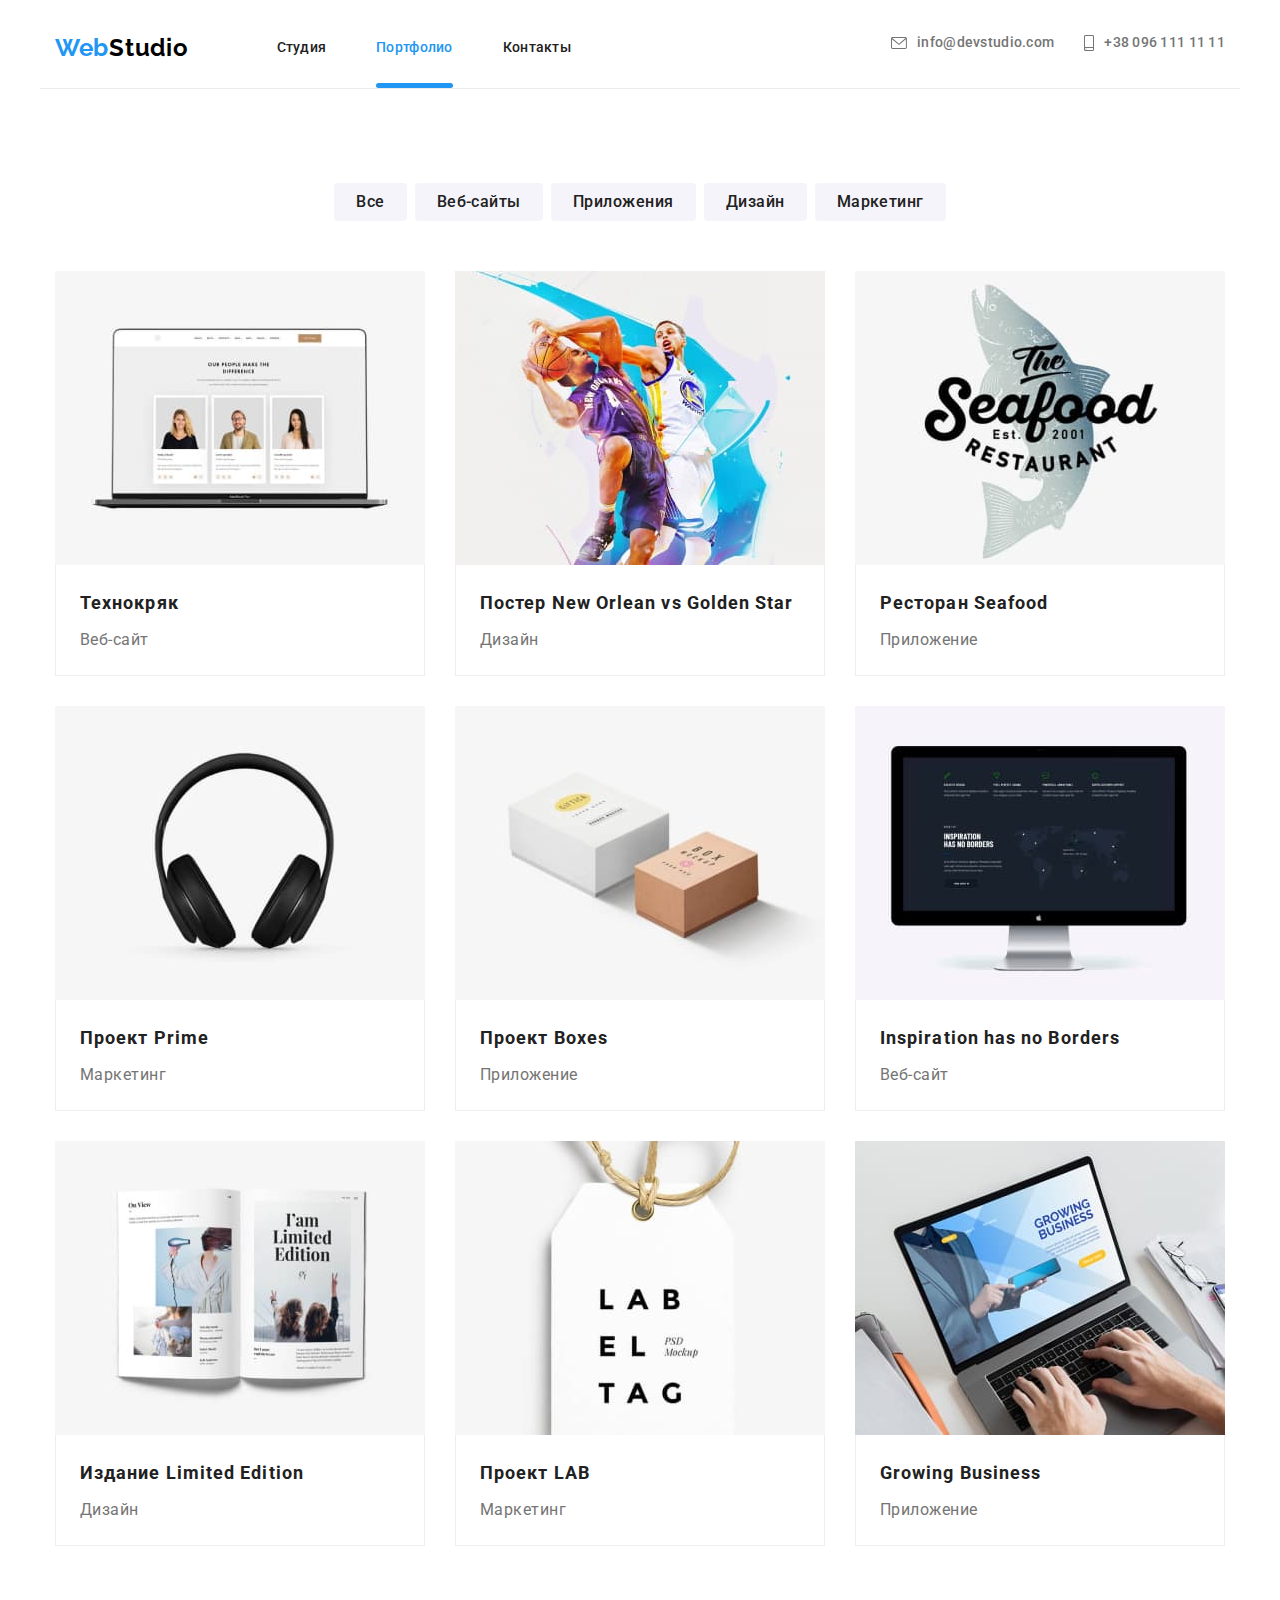
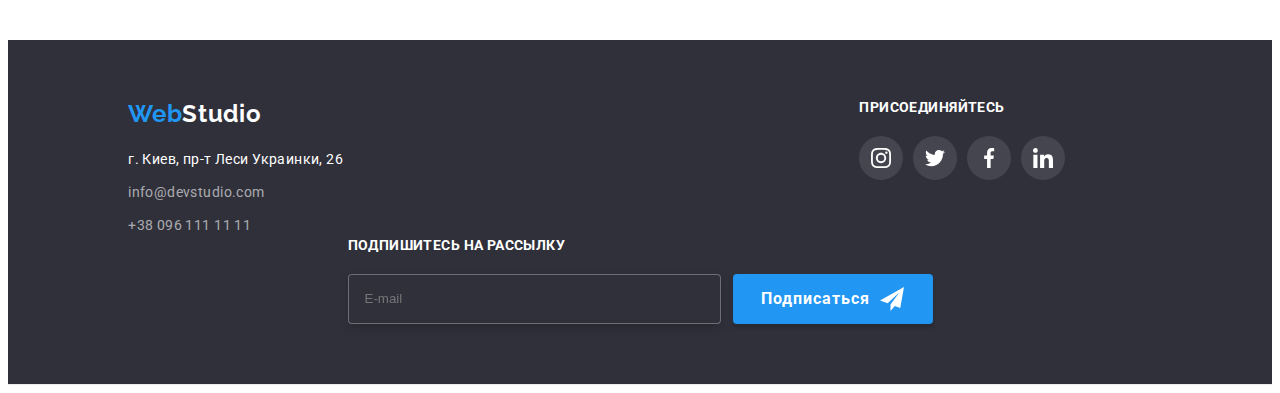
==== commit 81059bfd: "Add files via upload" ====
--- a/portfolio.html
+++ b/portfolio.html
@@ -25,10 +25,12 @@
 
 <header class="header">
   <div class="container header-box">
+    <button type="button" class="menu-toggle js-open-menu" aria-expanded="false" aria-controls="mobile-menu"><svg width="24"
+        height="16">
+        <use href="./images/svg/symbol-defs.svg#icon-menu_24px"></use>
+      </svg></button>
     <a class="logo logo--header" lang="en" href=""><span class="logo__color">Web</span>Studio</a>
-
     <nav class="site-nav">
-
       <ul class="list site-list">
         <li class="list site-list__item">
           <a class="link site-list__nav" href="./index.html">Студия</a>
@@ -56,11 +58,6 @@
     </ul>
   </div>
 
-  <button type="button" class="menu-toggle js-open-menu" aria-expanded="false" aria-controls="mobile-menu"><svg
-      width="24" height="16">
-      <use href="./images/svg/symbol-defs.svg#icon-menu_24px"></use>
-    </svg></button>
-
   <div class="menu-container js-menu-container">
     <div class="mobile-menu">
       <div class="menu-wrap">
@@ -70,9 +67,9 @@
           </svg>
         </button>
         <ul class="list mobile-menu__list">
-          <li class="mobile-menu__item"><a class="link mobile-menu__link mobile-menu__link--current"
+          <li class="mobile-menu__item"><a class="link mobile-menu__link"
               href="./index.html">Студия</a></li>
-          <li class="mobile-menu__item"><a class="link mobile-menu__link" href="./portfolio.html">Портфолио</a></li>
+          <li class="mobile-menu__item"><a class="link mobile-menu__link mobile-menu__link--current" href="#">Портфолио</a></li>
           <li class="mobile-menu__item"><a class="link mobile-menu__link" href="#">Контакты</a></li>
         </ul>
         <div class="menu-bottom">
@@ -99,40 +96,6 @@
       </div>
     </div>
   </div>
-
-
-    <!-- <header class="header">
-      <div class="container header__container">
-        <nav class="site-nav">
-          <a class="logo logo--header" lang="en" href=""><span class="logo__color">Web</span>Studio</a>
-          <ul class="list site-list">
-            <li class="list site-list__item">
-              <a class="link site-list__nav" href="./index.html">Студия</a>
-            </li>
-            <li class="list site-list__item">
-              <a class="link site-list__potfolio" href="#">Портфолио</a>
-            </li>
-            <li class="list site-list__item">
-              <a class="link site-list__nav" href="#">Контакты</a>
-            </li>
-          </ul>
-        </nav>
-        <ul class="list connect">
-          <li class="list connect__item">
-            <a class="link connect__link" href="mailto:info@devstudio.com"><svg class="connect__envelope" width="16"
-                height="12">
-                <use href="./images/svg/symbol-defs.svg#icon-envelope"></use>
-              </svg>info@devstudio.com</a>
-          </li>
-          <li class="list connect__item">
-            <a class="link connect__link" href="tel:+380961111111"><svg class="connect__smartphone" width="10" height="16">
-                <use href="./images/svg/symbol-defs.svg#icon-smartphone"></use>
-              </svg>+38 096 111 11 11</a>
-          </li>
-        </ul>
-      </div>
-    </header> -->
-
    
     <main>
       <section class="filter">
--- a/css/main.min.css
+++ b/css/main.min.css
@@ -1,2 +1,2 @@
-p,h1,h2,h3,h4,h5,h6{margin:0}ul{margin:0;padding-left:0}img{display:block;max-width:100%;height:auto}button{font-family:inherit;cursor:pointer}body{font-family:"Roboto", sans-serif;color:#212121}.list{list-style:none}.link{text-decoration:none}*,::before,::after{-webkit-box-sizing:border-box;box-sizing:border-box}.visually-hidden{position:absolute;width:1px;height:1px;margin:-1px;border:0;padding:0;white-space:nowrap;-webkit-clip-path:inset(100%);clip-path:inset(100%);clip:rect(0 0 0 0);overflow:hidden}.container{width:100%;padding-left:15px;padding-right:15px;margin:0 auto}@media screen and (min-width: 480px){.container{width:480px}}@media screen and (min-width: 768px){.container{width:768px}}@media screen and (min-width: 1200px){.container{width:1200px}}.backdrop{position:fixed;top:0;left:0;width:100vw;height:100vh;background:rgba(0,0,0,0.2);-webkit-transition:opacity 250ms cubic-bezier(0.4, 0, 0.2, 1),visibility 250ms cubic-bezier(0.4, 0, 0.2, 1);transition:opacity 250ms cubic-bezier(0.4, 0, 0.2, 1),visibility 250ms cubic-bezier(0.4, 0, 0.2, 1)}.backdrop.is-hidden{visibility:hidden;opacity:0;pointer-events:none}.backdrop.is-hidden .modal{-webkit-transform:translate(-50%, -50%) rotate(0deg) scale(0.5);transform:translate(-50%, -50%) rotate(0deg) scale(0.5)}.modal{position:absolute;top:50%;left:50%;-webkit-transform:translate(-50%, -50%) rotate(360deg);transform:translate(-50%, -50%) rotate(360deg);-webkit-transition:-webkit-transform 250ms cubic-bezier(0.4, 0, 0.2, 1);transition:-webkit-transform 250ms cubic-bezier(0.4, 0, 0.2, 1);transition:transform 250ms cubic-bezier(0.4, 0, 0.2, 1);transition:transform 250ms cubic-bezier(0.4, 0, 0.2, 1), -webkit-transform 250ms cubic-bezier(0.4, 0, 0.2, 1);padding:40px;overflow:auto;max-height:100vh;border-radius:4px;background:#fff;-webkit-box-shadow:0px 1px 3px rgba(0,0,0,0.12),0px 1px 1px rgba(0,0,0,0.14),0px 2px 1px rgba(0,0,0,0.2);box-shadow:0px 1px 3px rgba(0,0,0,0.12),0px 1px 1px rgba(0,0,0,0.14),0px 2px 1px rgba(0,0,0,0.2)}@media screen and (min-width: 480px){.modal{width:450px;height:609px}}@media screen and (min-width: 1200px){.modal{width:528px;height:581px}}.modal-close{display:-webkit-box;display:-ms-flexbox;display:flex;-webkit-box-align:center;-ms-flex-align:center;align-items:center;-webkit-box-pack:center;-ms-flex-pack:center;justify-content:center;position:absolute;width:30px;height:30px;top:8px;right:8px;padding:0;background:#fff;border:1px solid rgba(0,0,0,0.1);border-radius:50%;-webkit-transition:fill 250ms cubic-bezier(0.4, 0, 0.2, 1);transition:fill 250ms cubic-bezier(0.4, 0, 0.2, 1)}.modal-close:hover,.modal-close:focus{fill:#2196f3;cursor:pointer}.order-form__title{font-weight:700;font-size:20px;line-height:1.15;text-align:center;letter-spacing:0.03em;color:#212121;padding-top:40px;padding-bottom:12px}@media screen and (min-width: 1200px){.order-form__title{font-weight:700;font-size:20px;line-height:1.15}}.field{position:relative;display:-webkit-box;display:-ms-flexbox;display:flex;-webkit-box-orient:vertical;-webkit-box-direction:normal;-ms-flex-direction:column;flex-direction:column;margin-bottom:10px;margin-left:40px;margin-right:40px}.field__label{font-weight:400;font-size:12px;line-height:1.17;letter-spacing:0.01em;color:#757575;-webkit-transition:-webkit-box-shadow 250ms cubic-bezier(0.4, 0, 0.2, 1);transition:-webkit-box-shadow 250ms cubic-bezier(0.4, 0, 0.2, 1);transition:box-shadow 250ms cubic-bezier(0.4, 0, 0.2, 1);transition:box-shadow 250ms cubic-bezier(0.4, 0, 0.2, 1), -webkit-box-shadow 250ms cubic-bezier(0.4, 0, 0.2, 1)}.field__input{margin-top:4px;width:100%;min-height:40px;padding:11px 42px;border:1px solid rgba(33,33,33,0.2);-webkit-box-sizing:border-box;box-sizing:border-box;border-radius:4px;cursor:pointer;outline:none;-webkit-transition:border 250ms cubic-bezier(0.4, 0, 0.2, 1) box-shadow 250ms cubic-bezier(0.4, 0, 0.2, 1);transition:border 250ms cubic-bezier(0.4, 0, 0.2, 1) box-shadow 250ms cubic-bezier(0.4, 0, 0.2, 1)}.field__input:focus{border:1px solid #2196f3;-webkit-box-shadow:0px 1px 3px rgba(0,0,0,0.12),0px 1px 1px rgba(0,0,0,0.14),0px 2px 1px rgba(0,0,0,0.2);box-shadow:0px 1px 3px rgba(0,0,0,0.12),0px 1px 1px rgba(0,0,0,0.14),0px 2px 1px rgba(0,0,0,0.2)}.field__input:focus+.field__icon{fill:#2196f3}.field__icon{position:absolute;display:inline-block;top:50%;left:12px;fill:#212121;-webkit-transition:fill 250ms cubic-bezier(0.4, 0, 0.2, 1);transition:fill 250ms cubic-bezier(0.4, 0, 0.2, 1)}.field__textarea{resize:none;margin-top:4px;width:100%;border:1px solid rgba(33,33,33,0.2);-webkit-box-sizing:border-box;box-sizing:border-box;border-radius:4px;padding:12px 16px;min-height:120px;outline:none;-webkit-transition:border 250ms cubic-bezier(0.4, 0, 0.2, 1) box-shadow 250ms cubic-bezier(0.4, 0, 0.2, 1);transition:border 250ms cubic-bezier(0.4, 0, 0.2, 1) box-shadow 250ms cubic-bezier(0.4, 0, 0.2, 1)}.field__textarea:focus{border:1px solid #2196f3;-webkit-box-shadow:0px 1px 3px rgba(0,0,0,0.12),0px 1px 1px rgba(0,0,0,0.14),0px 2px 1px rgba(0,0,0,0.2);box-shadow:0px 1px 3px rgba(0,0,0,0.12),0px 1px 1px rgba(0,0,0,0.14),0px 2px 1px rgba(0,0,0,0.2)}.field__textarea::-webkit-input-placeholder{font-weight:400;font-size:12px;line-height:1.16;letter-spacing:0.01em;color:rgba(117,117,117,0.5)}.field__textarea:-ms-input-placeholder{font-weight:400;font-size:12px;line-height:1.16;letter-spacing:0.01em;color:rgba(117,117,117,0.5)}.field__textarea::-ms-input-placeholder{font-weight:400;font-size:12px;line-height:1.16;letter-spacing:0.01em;color:rgba(117,117,117,0.5)}.field__textarea::placeholder{font-weight:400;font-size:12px;line-height:1.16;letter-spacing:0.01em;color:rgba(117,117,117,0.5)}.contract{display:-webkit-box;display:-ms-flexbox;display:flex;-webkit-box-align:center;-ms-flex-align:center;align-items:center;-webkit-box-pack:center;-ms-flex-pack:center;justify-content:center}.contract__txt{font-weight:400;font-size:12px;line-height:1.6666;letter-spacing:0.03em;margin-left:8px;color:#757575;display:block}@media screen and (min-width: 1200px){.contract__txt{font-size:14px;line-height:1.71}}.contract__link{display:inline-block;font-weight:400;font-size:12px;line-height:1.6666;letter-spacing:0.03em;color:#2196f3;margin-left:3px}@media screen and (min-width: 1200px){.contract__link{font-size:14px;line-height:1.71}}.contract__icon{display:inline-block;width:16px;height:15px;border:2px solid #212121;-webkit-box-sizing:border-box;box-sizing:border-box;border-radius:2px}.contract__checkbox:checked+.contract__icon{background-color:#2196f3;background-image:url("../images/svg/Galka.svg");background-repeat:no-repeat;background-position:center;background-size:contain;border-color:#2196f3}.submit-button{background-color:#2196f3;display:block;width:200px;height:50px;-webkit-filter:drop-shadow(0px 4px 4px rgba(0,0,0,0.25));filter:drop-shadow(0px 4px 4px rgba(0,0,0,0.25));-webkit-box-shadow:0px 4px 4px rgba(0,0,0,0.15);box-shadow:0px 4px 4px rgba(0,0,0,0.15);border-radius:4px;border:none;margin-left:auto;margin-right:auto;margin-top:30px;-webkit-transition:background-color 250ms cubic-bezier(0.4, 0, 0.2, 1) box-shadow 250ms cubic-bezier(0.4, 0, 0.2, 1);transition:background-color 250ms cubic-bezier(0.4, 0, 0.2, 1) box-shadow 250ms cubic-bezier(0.4, 0, 0.2, 1)}.submit-button:hover,.submit-button:focus{background-color:#188ce8;-webkit-box-shadow:0px 4px 4px rgba(0,0,0,0.15);box-shadow:0px 4px 4px rgba(0,0,0,0.15)}.submit-button__txt{font-weight:700;font-size:16px;line-height:1.87;-webkit-box-align:center;-ms-flex-align:center;align-items:center;text-align:center;letter-spacing:0.06em;color:#fff}.menu-container{position:fixed;top:0;left:0;width:100vw;height:100vh;padding:32px;background-color:#3f51b5;z-index:999;-webkit-transform:translateX(100%);transform:translateX(100%);-webkit-transition:-webkit-transform 250ms ease-in-out;transition:-webkit-transform 250ms ease-in-out;transition:transform 250ms ease-in-out;transition:transform 250ms ease-in-out, -webkit-transform 250ms ease-in-out}.menu-container.is-open{-webkit-transform:translateX(0);transform:translateX(0)}.menu-container .menu-toggle{position:absolute;top:16px;right:16px;color:#fff}.mobile-menu{padding:0;margin:0;list-style:none}.mobile-menu .link{display:block;text-decoration:none}.mobile-menu{position:fixed;z-index:2;background-color:#fff;width:100vw;height:100vh;top:0;left:0}.mobile-menu__item{margin-bottom:32px}.mobile-menu__link{font-weight:500;font-size:40px;line-height:1.175;color:#212121;letter-spacing:0.02em;position:relative}.mobile-menu__link--current{color:#2196f3}.menu-wrap{padding:48px 40px;height:100%;width:100%;display:-webkit-box;display:-ms-flexbox;display:flex;-webkit-box-orient:vertical;-webkit-box-direction:normal;-ms-flex-direction:column;flex-direction:column;-webkit-box-pack:justify;-ms-flex-pack:justify;justify-content:space-between}.close-mob-menu{border:none;background-color:transparent;padding:0;position:absolute;top:15px;right:25px}.close-mob-menu__icon:focus,.close-mob-menu__icon:hover{fill:#2196f3}.mobile-contact-list{margin-bottom:64px}.mobile-contact-list__item:not(:last-child){margin-bottom:32px}.mobile-contact-list__tel{font-weight:500;font-size:34px;line-height:1.17647;color:#2196f3;letter-spacing:0.02em;text-decoration:none}.mobile-contact-list__mail{font-weight:500;font-size:24px;line-height:1.16667;color:#757575;letter-spacing:0.02em;text-decoration:none}.mobile-social-list{display:-webkit-box;display:-ms-flexbox;display:flex}.mobile-social-list__item:not(:last-child){padding-right:10px;border-right:1px solid rgba(33,33,33,0.2)}.mobile-social-list__item{margin-right:10px}.mobile-social-list__link{font-weight:500;font-size:18px;line-height:1.22222;color:#2196f3;letter-spacing:0.02em}.header{border-bottom:1px solid #ececec;display:block;-webkit-box-pack:justify;-ms-flex-pack:justify;justify-content:space-between}.header-box{position:relative;display:-webkit-box;display:-ms-flexbox;display:flex;-webkit-box-align:center;-ms-flex-align:center;align-items:center;-webkit-box-pack:justify;-ms-flex-pack:justify;justify-content:space-between;border-bottom:1px solid #ececec}@media screen and (min-width: 768px){.header-box{display:-webkit-box;display:-ms-flexbox;display:flex}}@media screen and (max-width: 767px){.site-nav{display:none}}@media screen and (min-width: 768px){.site-nav{display:-webkit-box;display:-ms-flexbox;display:flex}}.logo{font-family:"Raleway",sans-serif;font-weight:700;font-size:24px;line-height:1.166;letter-spacing:0.03em;text-decoration:none}@media screen and (min-width: 768px){.logo{padding-top:26px;padding-bottom:26px;margin-right:88px}}.logo__color{font-family:"Raleway",sans-serif;font-style:normal;font-weight:700;font-size:24px;line-height:1.166;letter-spacing:0.03em;color:#2196f3;text-decoration:none}.logo--header{font-weight:700;font-size:24px;line-height:1.166;letter-spacing:0.03em;padding-top:16px;padding-bottom:16px;margin-right:93px;color:#000000}@media screen and (min-width: 768px){.logo--header{padding-top:26px;padding-bottom:26px;margin-right:88px}}@media screen and (max-width: 767px){.site-list{display:none}}@media screen and (min-width: 768px){.site-list{display:-webkit-box;display:-ms-flexbox;display:flex}}.site-list__item:not(:last-child){margin-right:50px}.site-list__studio{font-weight:500;font-size:14px;line-height:1.14;letter-spacing:0.02em;padding-top:32px;padding-bottom:32px;display:block;color:#2196f3;position:relative}.site-list__studio::after{content:"";position:absolute;left:0;bottom:0;display:block;width:100%;height:4px;background-color:#2196f3;border-radius:2px}@media screen and (min-width: 1200px){.site-list__studio::after{height:5px;border-radius:4px}}.site-list__nav{font-weight:500;font-size:14px;line-height:1.14;letter-spacing:0.02em;padding-top:32px;padding-bottom:32px;display:block;color:#212121;-webkit-transition:color 250ms cubic-bezier(0.4, 0, 0.2, 1);transition:color 250ms cubic-bezier(0.4, 0, 0.2, 1)}.site-list__nav:hover,.site-list__nav:focus{color:#2196f3}@media screen and (max-width: 767px){.connect{display:none}}@media screen and (min-width: 768px){.connect{display:block;margin-left:84px}}@media screen and (min-width: 1200px){.connect{display:-webkit-box;display:-ms-flexbox;display:flex;margin-left:auto}}.connect__item:first-child{margin-bottom:10px}@media screen and (min-width: 1200px){.connect__item:first-child{margin-right:30px}}.connect__link{font-weight:500;font-size:12px;line-height:1.666;letter-spacing:0.02em;color:#757575;display:-webkit-box;display:-ms-flexbox;display:flex;-webkit-box-align:center;-ms-flex-align:center;align-items:center;-webkit-transition:color 250ms cubic-bezier(0.4, 0, 0.2, 1);transition:color 250ms cubic-bezier(0.4, 0, 0.2, 1)}@media screen and (min-width: 1200px){.connect__link{font-size:14px;line-height:1.14}}.connect__link:active,.connect__link:hover,.connect__link:focus{color:#2196f3}.connect__link:active .connect__envelope,.connect__link:hover .connect__envelope,.connect__link:focus .connect__envelope{fill:#2196f3}.connect__link:active .connect__smartphone,.connect__link:hover .connect__smartphone,.connect__link:focus .connect__smartphone{fill:#2196f3}.connect__envelope{fill:#757575;margin-right:10px;-webkit-transition:fill 250ms cubic-bezier(0.4, 0, 0.2, 1);transition:fill 250ms cubic-bezier(0.4, 0, 0.2, 1)}.connect__smartphone{fill:#757575;margin-right:10px;-webkit-transition:fill 250ms cubic-bezier(0.4, 0, 0.2, 1);transition:fill 250ms cubic-bezier(0.4, 0, 0.2, 1)}.menu-toggle{width:40px;height:40px;display:-webkit-box;display:-ms-flexbox;display:flex;-webkit-box-align:center;-ms-flex-align:center;align-items:center;-webkit-box-pack:center;-ms-flex-pack:center;justify-content:center;margin:0;padding:0;background-color:transparent;cursor:pointer;border:none;border-radius:50%;outline:none;position:absolute;right:15px;top:10px}@media screen and (min-width: 768px){.menu-toggle{display:none}}.mobile-container{position:fixed;top:0;left:0;padding-top:48px;padding-left:40px;width:100vw;height:100vw;z-index:3;-webkit-transform:translateX(100%);transform:translateX(100%);-webkit-transition:-webkit-transform 250ms ease-in-out;transition:-webkit-transform 250ms ease-in-out;transition:transform 250ms ease-in-out;transition:transform 250ms ease-in-out, -webkit-transform 250ms ease-in-out;background-color:#fff}.mobile-container__item{margin-bottom:32px}.mobile-container__link{font-weight:500;font-size:40px;line-height:1.175;color:#212121;letter-spacing:0.02em;position:relative}.mobile-container__link--current{color:#2196f3}.mob-menu{position:absolute;z-index:2;background-color:var(--other-color);width:100vw;height:100vh;top:0;left:0;background-color:#fff}.close-mob-menu{border:none;background-color:transparent;padding:0;position:absolute;top:15px;right:25px}.close-mob-menu__icon:focus,.close-mob-menu__icon:hover{fill:#2196f3}.mobile-container{padding:48px 40px;height:100%;width:100%;display:-webkit-box;display:-ms-flexbox;display:flex;-webkit-box-orient:vertical;-webkit-box-direction:normal;-ms-flex-direction:column;flex-direction:column;-webkit-box-pack:justify;-ms-flex-pack:justify;justify-content:space-between}.mobile-menu__list{font-weight:500;font-size:40px;line-height:1.175;letter-spacing:0.02em;color:#212121}.mobile-menu__list__item:not(:last-child){margin-bottom:32px}.mobile-contact-list{margin-bottom:64px}.mobile-contact-list__item:not(:last-child){margin-bottom:32px}.mobile-contact-list__tel{font-weight:500;font-size:34px;line-height:1.17647;color:#2196f3;letter-spacing:0.02em}.mobile-contact-list__mail{font-weight:500;font-size:24px;line-height:1.16667;color:#757575;letter-spacing:0.02em}.mobile-social-list{display:-webkit-box;display:-ms-flexbox;display:flex}.mobile-social-list__item:not(:last-child){padding-right:10px;border-right:1px solid rgba(33,33,33,0.2)}.mobile-social-list__item{margin-right:10px}.mobile-social-list__link{font-weight:500;font-size:18px;line-height:1.22222;color:#2196f3;letter-spacing:0.02em}.hero{max-width:1600px;margin-left:auto;margin-right:auto;background-color:#2f303a;background-image:-webkit-gradient(linear, left top, right top, from(rgba(47,48,58,0.4)), to(rgba(47,48,58,0.4))),url(../images/Hero-mob1x.jpg);background-image:linear-gradient(to right, rgba(47,48,58,0.4), rgba(47,48,58,0.4)),url(../images/Hero-mob1x.jpg);background-repeat:no-repeat;background-position:center;background-size:cover;text-align:center;padding-top:118px;padding-bottom:198px}@media (min-device-pixel-ratio: 2), (-webkit-min-device-pixel-ratio: 2), (min-resolution: 192dpi), (min-resolution: 2dppx){.hero{background-image:-webkit-gradient(linear, left top, right top, from(rgba(47,48,58,0.4)), to(rgba(47,48,58,0.4))),url(../images/Hero-mob2x.jpg);background-image:linear-gradient(to right, rgba(47,48,58,0.4), rgba(47,48,58,0.4)),url(../images/Hero-mob2x.jpg)}}@media screen and (min-width: 768px){.hero{background-image:-webkit-gradient(linear, left top, right top, from(rgba(47,48,58,0.4)), to(rgba(47,48,58,0.4))),url(../images/Hero-tab1x.jpg);background-image:linear-gradient(to right, rgba(47,48,58,0.4), rgba(47,48,58,0.4)),url(../images/Hero-tab1x.jpg)}}@media screen and (min-width: 768px) and (min-device-pixel-ratio: 2), screen and (min-width: 768px) and (-webkit-min-device-pixel-ratio: 2), screen and (min-width: 768px) and (min-resolution: 192dpi), screen and (min-width: 768px) and (min-resolution: 2dppx){.hero{background-image:-webkit-gradient(linear, left top, right top, from(rgba(47,48,58,0.4)), to(rgba(47,48,58,0.4))),url(../images/Hero-tab2x.jpg);background-image:linear-gradient(to right, rgba(47,48,58,0.4), rgba(47,48,58,0.4)),url(../images/Hero-tab2x.jpg)}}@media screen and (min-width: 1200px){.hero{background-image:-webkit-gradient(linear, left top, right top, from(rgba(47,48,58,0.4)), to(rgba(47,48,58,0.4))),url(../images/Hero-des1x.jpg);background-image:linear-gradient(to right, rgba(47,48,58,0.4), rgba(47,48,58,0.4)),url(../images/Hero-des1x.jpg)}}@media screen and (min-width: 1200px) and (min-device-pixel-ratio: 2), screen and (min-width: 1200px) and (-webkit-min-device-pixel-ratio: 2), screen and (min-width: 1200px) and (min-resolution: 192dpi), screen and (min-width: 1200px) and (min-resolution: 2dppx){.hero{padding-top:200px;padding-bottom:200px;max-width:1600px;margin-left:auto;margin-right:auto;background-image:-webkit-gradient(linear, left top, right top, from(rgba(47,48,58,0.4)), to(rgba(47,48,58,0.4))),url(../images/Hero-des2x.jpg);background-image:linear-gradient(to right, rgba(47,48,58,0.4), rgba(47,48,58,0.4)),url(../images/Hero-des2x.jpg)}}.hero__title{font-weight:900;font-size:26px;line-height:1.615;text-align:center;letter-spacing:0.06em;text-transform:uppercase;color:#fff;margin-bottom:30px;padding-top:118px;margin-right:auto;margin-left:auto;max-width:696px}@media screen and (min-width: 768px){.hero__title{margin:0 189px 30px}}@media screen and (min-width: 1200px){.hero__title{font-size:44px;line-height:1.36}}.hero-btn{background-color:#2196f3;font-weight:700;font-size:16px;line-height:1.8;letter-spacing:0.06em;width:200px;height:50px;left:700px;top:430px;-webkit-box-shadow:0px 4px 4px rgba(0,0,0,0.15);box-shadow:0px 4px 4px rgba(0,0,0,0.15);border-radius:4px;border:none;margin-left:auto;margin-right:auto;-webkit-transition:background-color 250ms cubic-bezier(0.4, 0, 0.2, 1);transition:background-color 250ms cubic-bezier(0.4, 0, 0.2, 1);margin-bottom:118px}.hero-btn__txt{font-weight:700;font-size:16px;line-height:1.87;-webkit-box-align:center;-ms-flex-align:center;align-items:center;text-align:center;letter-spacing:0.06em;color:#fff}.hero-btn__txt:hover,.hero-btn__txt:focus{background-color:#188ce8}.advantages{padding-top:60px;padding-bottom:60px;background-color:#fff}@media screen and (min-width: 1200px){.advantages{padding-top:94px;padding-bottom:94px}}.advantages__list{margin-bottom:-30px}@media screen and (min-width: 768px){.advantages__list{display:-webkit-box;display:-ms-flexbox;display:flex;-ms-flex-wrap:wrap;flex-wrap:wrap;margin-right:-30px}}.advantages__item{width:100%}@media screen and (min-width: 480px){.advantages__item{margin-bottom:30px}}@media screen and (min-width: 768px){.advantages__item{width:calc(100% / 2 - 30px)}.advantages__item:not(:last-child){margin-right:30px}}@media screen and (min-width: 1200px){.advantages__item{width:calc(100% / 4 - 30px)}}.advantages-box{display:-webkit-box;display:-ms-flexbox;display:flex;-webkit-box-align:center;-ms-flex-align:center;align-items:center;-webkit-box-pack:center;-ms-flex-pack:center;justify-content:center;height:120px;background-color:#f5f4fa;border-radius:4px;margin-bottom:30px}@media screen and (min-width: 768px){.advantages-box{width:354px}}@media screen and (min-width: 1200px){.advantages-box{width:270px}}.advantages-box__titles{font-weight:700;font-size:14px;line-height:1.14;letter-spacing:0.03em;text-transform:uppercase;color:#212121;margin-bottom:10px}@media screen and (max-width: 768px){.advantages-box__titles{text-align:center}}.advantages-box__content{font-weight:400;font-size:14px;line-height:1.71;letter-spacing:0.03em;color:#757575}@media screen and (min-width: 768px){.advantages-box__content{width:100%}}@media screen and (max-width: 1199px){.servises{display:none}}@media screen and (min-width: 1200px){.servises{background-color:#fff;padding-bottom:94px}}.servises__title{font-weight:700;font-size:36px;line-height:1.17;text-align:center;letter-spacing:0.03em;color:#212121;margin-bottom:50px}.servises-list{display:-webkit-box;display:-ms-flexbox;display:flex}.servises-list__item:not(:last-child){margin-right:30px;width:370px}.services-wrap{position:relative}.services-wrap__txt{position:absolute;bottom:0;left:0;width:100%;height:70px;padding:27px;color:#fff;text-transform:uppercase;font-weight:700;font-size:14px;line-height:16px;text-align:center;letter-spacing:0.03em;background-color:rgba(47,48,58,0.8)}.team{background-color:#f5f4fa;padding-top:60px;padding-bottom:60px}@media screen and (min-width: 1200px){.team{padding-top:94px;padding-bottom:94px}}.team__title{font-weight:700;font-size:28px;line-height:1.17;text-align:center;letter-spacing:0.03em;color:#212121;margin-bottom:30px;text-shadow:0px 4px 4px rgba(0,0,0,0.25)}@media screen and (min-width: 768px){.team__title{text-shadow:none}}@media screen and (min-width: 1200px){.team__title{font-size:28px;line-height:1.16;text-shadow:none}}.team-list{margin-bottom:-30px}@media screen and (min-width: 768px){.team-list{display:-webkit-box;display:-ms-flexbox;display:flex;-ms-flex-wrap:wrap;flex-wrap:wrap;-webkit-box-pack:center;-ms-flex-pack:center;justify-content:center;-webkit-box-align:center;-ms-flex-align:center;align-items:center;margin-right:-30px}}.team-list__item{background:#fff;border-radius:0px 0px 4px 4px;-webkit-box-shadow:0px 1px 3px rgba(0,0,0,0.12),0px 1px 1px rgba(0,0,0,0.14),0px 2px 1px rgba(0,0,0,0.2);box-shadow:0px 1px 3px rgba(0,0,0,0.12),0px 1px 1px rgba(0,0,0,0.14),0px 2px 1px rgba(0,0,0,0.2);margin-bottom:30px}@media screen and (min-width: 768px){.team-list__item{margin-right:30px;-ms-flex-preferred-size:calc(100% / 2 - 30px);flex-basis:calc(100% / 2 - 30px)}}@media screen and (min-width: 1200px){.team-list__item{margin-right:30px;-ms-flex-preferred-size:calc(100% / 4 - 30px);flex-basis:calc(100% / 4 - 30px)}}.team-list__img{border-top-style:none;margin:0 auto}.team-container{padding-top:30px;padding-right:32px;padding-bottom:30px;padding-left:32px}.team-container__title{font-weight:500;font-size:16px;line-height:1.18;text-align:center;letter-spacing:0.03em;color:#212121;margin-bottom:10px}.team-container__article{font-weight:400;font-size:16px;line-height:1.18;text-align:center;letter-spacing:0.03em;color:#757575;margin-bottom:16px}.social-list{display:-webkit-box;display:-ms-flexbox;display:flex;-webkit-box-align:center;-ms-flex-align:center;align-items:center;-webkit-box-pack:center;-ms-flex-pack:center;justify-content:center}.social-list__item{padding:0px;list-style:none}.social-list__item:not(:first-child){margin-left:10px}.social-list__link{display:-webkit-box;display:-ms-flexbox;display:flex;width:44px;height:44px;-webkit-box-align:center;-ms-flex-align:center;align-items:center;-webkit-box-pack:center;-ms-flex-pack:center;justify-content:center;border-radius:50%;-webkit-transition:color 250ms cubic-bezier(0.4, 0, 0.2, 1),background-color 250ms cubic-bezier(0.4, 0, 0.2, 1);transition:color 250ms cubic-bezier(0.4, 0, 0.2, 1),background-color 250ms cubic-bezier(0.4, 0, 0.2, 1)}.social-list__link:hover,.social-list__link:focus{background-color:#2196f3;color:#fff}.social-list__link:hover .social-list__icons,.social-list__link:focus .social-list__icons{fill:#fff}.social-list__icons{fill:#afb1b8;-webkit-transition:fill 250ms cubic-bezier(0.4, 0, 0.2, 1);transition:fill 250ms cubic-bezier(0.4, 0, 0.2, 1)}.permanent{padding-top:60px;padding-bottom:60px}@media screen and (min-width: 1200px){.permanent{padding-top:73px;padding-bottom:94px}}.permanent__title{margin-bottom:50px;font-weight:700;font-size:36px;line-height:1.17;text-align:center;letter-spacing:0.03em}@media screen and (min-width: 1200px){.permanent{font-size:36px;line-height:1.16667;margin-bottom:50px}}.permanent-list{display:-webkit-box;display:-ms-flexbox;display:flex;-ms-flex-wrap:wrap;flex-wrap:wrap;-webkit-box-pack:center;-ms-flex-pack:center;justify-content:center;-webkit-box-align:center;-ms-flex-align:center;align-items:center;margin:-15px;list-style:none}.permanent-list__item{margin:15px}@media screen and (max-width: 767px){.permanent-list__item{-ms-flex-preferred-size:calc(100% / 2 - 30px);flex-basis:calc(100% / 2 - 30px)}}@media screen and (min-width: 768px){.permanent-list__item{-ms-flex-preferred-size:calc(100% / 3 - 30px);flex-basis:calc(100% / 3 - 30px)}}@media screen and (min-width: 1200px){.permanent-list__item{-ms-flex-preferred-size:calc(100% / 6 - 30px);flex-basis:calc(100% / 6 - 30px)}}.permanent-list__link{display:-webkit-box;display:-ms-flexbox;display:flex;-webkit-box-pack:center;-ms-flex-pack:center;justify-content:center;-webkit-box-align:center;-ms-flex-align:center;align-items:center;height:90px;border:1px solid #afb1b8;border-radius:4px;-webkit-transition:border 250ms cubic-bezier(0.4, 0, 0.2, 1);transition:border 250ms cubic-bezier(0.4, 0, 0.2, 1)}.permanent-list__link:hover,.permanent-list__link:focus{border:1px solid #2196f3}.permanent-list__link:hover .permanent-list__icon,.permanent-list__link:focus .permanent-list__icon{fill:#2196f3}.permanent-list__icon{fill:#afb1b8;-webkit-transition:fill 250ms cubic-bezier(0.4, 0, 0.2, 1);transition:fill 250ms cubic-bezier(0.4, 0, 0.2, 1)}.footer{background-color:#2f303a;padding-top:60px;padding-bottom:60px}.footer__container{text-align:center}@media screen and (min-width: 768px){.footer__container{display:-webkit-box;display:-ms-flexbox;display:flex;-ms-flex-wrap:wrap;flex-wrap:wrap;-webkit-box-pack:center;-ms-flex-pack:center;justify-content:center;text-align:center}}@media screen and (min-width: 1200px){.footer__container{text-align:left}}@media screen and (min-width: 768px){.address-container{width:50%}}@media screen and (min-width: 768px){.address-container{width:25%}}.logo--footer{color:#fff;margin:0}.address{font-style:normal;margin-top:20px}.address__item:not(:last-child){margin-bottom:9px}.address__map{font-weight:400;font-size:14px;line-height:1.71;letter-spacing:0.03em;color:#fff}.address__link{font-style:normal;font-size:14px;line-height:1.71;letter-spacing:0.03em;color:rgba(255,255,255,0.6)}.social-box{margin-top:60px}@media screen and (min-width: 768px){.social-box{width:50%;margin:0}}@media screen and (min-width: 1200px){.social-box{width:25%}}.social-box__title{font-weight:700;font-size:14px;line-height:1.14;letter-spacing:0.03em;text-transform:uppercase;margin-bottom:20px;color:#fff}.social-list{display:-webkit-box;display:-ms-flexbox;display:flex;-webkit-box-align:center;-ms-flex-align:center;align-items:center;-webkit-box-pack:center;-ms-flex-pack:center;justify-content:center}@media (min-width: 1200px){.social-list{-webkit-box-pack:start;-ms-flex-pack:start;justify-content:flex-start}}.social-list__link--footer{background-color:rgba(255,255,255,0.1);color:#fff}.social-list__icons--footer{fill:currentColor}.subscribe-container{margin-top:60px}@media (min-width: 768px){.subscribe-container{width:450px}}@media (min-width: 1200px){.subscribe-container{width:50%;margin:0}}.subscribe-container__title{font-weight:700;font-size:14px;line-height:1.14;letter-spacing:0.03em;text-transform:uppercase;color:#fff;margin-bottom:20px}@media screen and (min-width: 1200px){.subscribe-container__title{width:100%}}.subscribe-container__label{display:block;width:100%}@media screen and (min-width: 1200px){.subscribe-container__label{width:calc(100% - 212px);margin-right:12px}}.subscribe-container__input{background:#2f303a;border:1px solid rgba(255,255,255,0.3);-webkit-box-sizing:border-box;box-sizing:border-box;-webkit-filter:drop-shadow(0px 4px 4px rgba(0,0,0,0.15));filter:drop-shadow(0px 4px 4px rgba(0,0,0,0.15));border-radius:4px;height:50px;width:100%;padding:15px 16px;color:#e5e5e5;outline:none}.subscribe-container::-webkit-input-placeholder{font-weight:400;font-size:16px;line-height:1.25;letter-spacing:0.03em;color:rgba(255,255,255,0.6)}.subscribe-container:-ms-input-placeholder{font-weight:400;font-size:16px;line-height:1.25;letter-spacing:0.03em;color:rgba(255,255,255,0.6)}.subscribe-container::-ms-input-placeholder{font-weight:400;font-size:16px;line-height:1.25;letter-spacing:0.03em;color:rgba(255,255,255,0.6)}.subscribe-container::placeholder{font-weight:400;font-size:16px;line-height:1.25;letter-spacing:0.03em;color:rgba(255,255,255,0.6)}@media screen and (min-width: 1200px){.subscribe-container__form{display:-webkit-box;display:-ms-flexbox;display:flex;-ms-flex-wrap:wrap;flex-wrap:wrap}}.footer-btn{display:-webkit-box;display:-ms-flexbox;display:flex;width:200px;height:50px;background:#2196f3;-webkit-box-shadow:0px 4px 4px rgba(0,0,0,0.15);box-shadow:0px 4px 4px rgba(0,0,0,0.15);border-radius:4px;margin:20px auto 0;-webkit-box-align:center;-ms-flex-align:center;align-items:center;-webkit-box-pack:center;-ms-flex-pack:center;justify-content:center;border:none}@media screen and (min-width: 1200px){.footer-btn{margin:0}}.footer-btn:hover,.footer-btn:focus{background-color:#188ce8}.footer-btn__txt{font-weight:700;font-size:16px;line-height:1.87;letter-spacing:0.06em;color:#fff;margin-right:10px}.site-list__potfolio{font-weight:500;font-size:14px;line-height:1.14;letter-spacing:0.02em;color:#2196f3;padding-top:32px;padding-bottom:32px;display:block;position:relative}.site-list__potfolio::after{content:"";position:absolute;left:0;bottom:0;display:block;width:100%;height:5px;background-color:#2196f3;border-radius:4px}.site-list__potfolio{display:none}@media screen and (min-width: 768px){.site-list__potfolio{font-weight:500;font-size:14px;line-height:1.14;letter-spacing:0.02em;color:#2196f3;padding-top:32px;padding-bottom:32px;display:block;position:relative}.site-list__potfolio::after{content:"";position:absolute;left:0;bottom:0;display:block;width:100%;height:5px;background-color:#2196f3;border-radius:4px}}.filter{padding-top:94px;padding-bottom:94px}.filter-list{display:-webkit-box;display:-ms-flexbox;display:flex;-ms-flex-wrap:wrap;flex-wrap:wrap;-webkit-box-pack:start;-ms-flex-pack:start;justify-content:start}@media screen and (min-width: 768px){.filter-list{margin-bottom:0px;-webkit-box-pack:center;-ms-flex-pack:center;justify-content:center}}.filter-list__item{margin-bottom:15px}.filter-list__item:not(:last-child){margin-right:8px}@media screen and (min-width: 768px){.filter-list__item{margin-bottom:30px}}@media screen and (min-width: 1200px){.filter-list__item{margin-bottom:50px}}.filter-list__btn{background-color:#f5f4fa;font-weight:500;font-size:16px;line-height:1.63;text-align:center;letter-spacing:0.03em;color:#212121;border-radius:4px;border:none;padding:6px 22px;-webkit-transition:background-color 250ms cubic-bezier(0.4, 0, 0.2, 1),color 250ms cubic-bezier(0.4, 0, 0.2, 1),-webkit-box-shadow 250ms cubic-bezier(0.4, 0, 0.2, 1);transition:background-color 250ms cubic-bezier(0.4, 0, 0.2, 1),color 250ms cubic-bezier(0.4, 0, 0.2, 1),-webkit-box-shadow 250ms cubic-bezier(0.4, 0, 0.2, 1);transition:background-color 250ms cubic-bezier(0.4, 0, 0.2, 1),color 250ms cubic-bezier(0.4, 0, 0.2, 1),box-shadow 250ms cubic-bezier(0.4, 0, 0.2, 1);transition:background-color 250ms cubic-bezier(0.4, 0, 0.2, 1),color 250ms cubic-bezier(0.4, 0, 0.2, 1),box-shadow 250ms cubic-bezier(0.4, 0, 0.2, 1),-webkit-box-shadow 250ms cubic-bezier(0.4, 0, 0.2, 1)}.filter-list__btn:hover,.filter-list__btn:focus{background-color:#2196f3;color:#fff;-webkit-box-shadow:0px 3px 1px rgba(0,0,0,0.1),0px 1px 2px rgba(0,0,0,0.08),0px 2px 2px rgba(0,0,0,0.12);box-shadow:0px 3px 1px rgba(0,0,0,0.1),0px 1px 2px rgba(0,0,0,0.08),0px 2px 2px rgba(0,0,0,0.12)}.portfolio-list{margin-bottom:-30px}@media screen and (min-width: 768px){.portfolio-list{display:-webkit-box;display:-ms-flexbox;display:flex;-ms-flex-wrap:wrap;flex-wrap:wrap;margin-right:-30px}}.portfolio-list__item{margin-bottom:30px;width:100%;background:#fff;-webkit-transition:-webkit-transform 250ms cubic-bezier(0.4, 0, 0.2, 1);transition:-webkit-transform 250ms cubic-bezier(0.4, 0, 0.2, 1);transition:transform 250ms cubic-bezier(0.4, 0, 0.2, 1);transition:transform 250ms cubic-bezier(0.4, 0, 0.2, 1), -webkit-transform 250ms cubic-bezier(0.4, 0, 0.2, 1)}@media screen and (min-width: 480px){.portfolio-list__item{width:450px}}@media screen and (min-width: 768px){.portfolio-list__item{width:354px;margin-right:30px;-ms-flex-preferred-size:calc(100% / 2 - 30px);flex-basis:calc(100% / 2 - 30px)}}@media screen and (min-width: 1200px){.portfolio-list__item{width:270px;-ms-flex-preferred-size:calc(100% / 3 - 30px);flex-basis:calc(100% / 3 - 30px)}}.portfolio-list__item:hover .portfolio-overlay,.portfolio-list__item:focus .portfolio-overlay{-webkit-transform:translateY(0);transform:translateY(0)}.portfolio-list__link{display:-webkit-box;display:-ms-flexbox;display:flex;-webkit-box-orient:vertical;-webkit-box-direction:normal;-ms-flex-direction:column;flex-direction:column;height:100%;-webkit-transition:-webkit-box-shadow 250ms cubic-bezier(0.4, 0, 0.2, 1);transition:-webkit-box-shadow 250ms cubic-bezier(0.4, 0, 0.2, 1);transition:box-shadow 250ms cubic-bezier(0.4, 0, 0.2, 1);transition:box-shadow 250ms cubic-bezier(0.4, 0, 0.2, 1), -webkit-box-shadow 250ms cubic-bezier(0.4, 0, 0.2, 1)}.portfolio-list__link:hover,.portfolio-list__link:focus{-webkit-box-shadow:0px 1px 1px rgba(0,0,0,0.12),0px 4px 4px rgba(0,0,0,0.06),1px 4px 6px rgba(0,0,0,0.16);box-shadow:0px 1px 1px rgba(0,0,0,0.12),0px 4px 4px rgba(0,0,0,0.06),1px 4px 6px rgba(0,0,0,0.16)}.portfolio-wrap{position:relative;overflow:hidden}.portfolio-list__img{width:450px}.portfolio-overlay{position:absolute;top:0;left:0;width:100%;height:100%;text-align:start;background-color:rgba(33,150,243,0.9);-webkit-transform:translateY(101%);transform:translateY(101%);-webkit-transition:-webkit-transform 250ms cubic-bezier(0.4, 0, 0.2, 1);transition:-webkit-transform 250ms cubic-bezier(0.4, 0, 0.2, 1);transition:transform 250ms cubic-bezier(0.4, 0, 0.2, 1);transition:transform 250ms cubic-bezier(0.4, 0, 0.2, 1), -webkit-transform 250ms cubic-bezier(0.4, 0, 0.2, 1)}.portfolio-overlay__txt{font-weight:400;font-size:14px;line-height:2;color:#fff;letter-spacing:3%;padding:50px 24px}@media screen and (min-width: 480px){.portfolio-overlay__txt{padding:63px 24px;font-size:18px;line-height:1.55556}}.card-container{background:#fff;border-left:1px solid #eeeeee;border-right:1px solid #eeeeee;border-bottom:1px solid #eeeeee;padding-top:20px;padding-bottom:20px;padding-right:24px;padding-left:24px;-webkit-box-flex:1;-ms-flex-positive:1;flex-grow:1}.card-container__titles{font-weight:700;font-size:18px;line-height:2;letter-spacing:0.06em;color:#212121}.card-container__services{font-weight:400;font-size:16px;line-height:1.88;letter-spacing:0.03em;color:#757575;margin-top:4px}
+p,h1,h2,h3,h4,h5,h6{margin:0}ul{margin:0;padding-left:0}img{display:block;max-width:100%;height:auto}button{font-family:inherit;cursor:pointer}body{font-family:"Roboto", sans-serif;color:#212121}.list{list-style:none}.link{text-decoration:none}*,::before,::after{-webkit-box-sizing:border-box;box-sizing:border-box}.visually-hidden{position:absolute;width:1px;height:1px;margin:-1px;border:0;padding:0;white-space:nowrap;-webkit-clip-path:inset(100%);clip-path:inset(100%);clip:rect(0 0 0 0);overflow:hidden}.container{width:100%;padding-left:15px;padding-right:15px;margin:0 auto}@media screen and (min-width: 480px){.container{width:480px}}@media screen and (min-width: 768px){.container{width:768px}}@media screen and (min-width: 1200px){.container{width:1200px}}.backdrop{position:fixed;top:0;left:0;width:100vw;height:100vh;background:rgba(0,0,0,0.2);-webkit-transition:opacity 250ms cubic-bezier(0.4, 0, 0.2, 1),visibility 250ms cubic-bezier(0.4, 0, 0.2, 1);transition:opacity 250ms cubic-bezier(0.4, 0, 0.2, 1),visibility 250ms cubic-bezier(0.4, 0, 0.2, 1)}.backdrop.is-hidden{visibility:hidden;opacity:0;pointer-events:none}.backdrop.is-hidden .modal{-webkit-transform:translate(-50%, -50%) rotate(0deg) scale(0.5);transform:translate(-50%, -50%) rotate(0deg) scale(0.5)}.modal{position:absolute;top:50%;left:50%;-webkit-transform:translate(-50%, -50%) rotate(360deg);transform:translate(-50%, -50%) rotate(360deg);-webkit-transition:-webkit-transform 250ms cubic-bezier(0.4, 0, 0.2, 1);transition:-webkit-transform 250ms cubic-bezier(0.4, 0, 0.2, 1);transition:transform 250ms cubic-bezier(0.4, 0, 0.2, 1);transition:transform 250ms cubic-bezier(0.4, 0, 0.2, 1), -webkit-transform 250ms cubic-bezier(0.4, 0, 0.2, 1);padding:40px;max-height:100vh;border-radius:4px;background:#fff;-webkit-box-shadow:0px 1px 3px rgba(0,0,0,0.12),0px 1px 1px rgba(0,0,0,0.14),0px 2px 1px rgba(0,0,0,0.2);box-shadow:0px 1px 3px rgba(0,0,0,0.12),0px 1px 1px rgba(0,0,0,0.14),0px 2px 1px rgba(0,0,0,0.2)}@media screen and (min-width: 480px){.modal{width:450px;height:609px}}@media screen and (min-width: 1200px){.modal{width:528px;height:581px}}.modal-close{display:-webkit-box;display:-ms-flexbox;display:flex;-webkit-box-align:center;-ms-flex-align:center;align-items:center;-webkit-box-pack:center;-ms-flex-pack:center;justify-content:center;position:absolute;width:30px;height:30px;top:8px;right:8px;padding:0;background:#fff;border:1px solid rgba(0,0,0,0.1);border-radius:50%;-webkit-transition:fill 250ms cubic-bezier(0.4, 0, 0.2, 1);transition:fill 250ms cubic-bezier(0.4, 0, 0.2, 1)}.modal-close:hover,.modal-close:focus{fill:#2196f3;cursor:pointer}.order-form__title{font-weight:700;font-size:20px;line-height:1.15;text-align:center;letter-spacing:0.03em;color:#212121;padding-top:40px;padding-bottom:12px}@media screen and (min-width: 1200px){.order-form__title{font-weight:700;font-size:20px;line-height:1.15}}.field{margin-bottom:10px;font-size:12px;line-height:1.17;letter-spacing:0.01em;position:relative}.field__label{font-weight:400;font-size:12px;line-height:1.17;letter-spacing:0.01em;color:#757575;-webkit-transition:-webkit-box-shadow 250ms cubic-bezier(0.4, 0, 0.2, 1);transition:-webkit-box-shadow 250ms cubic-bezier(0.4, 0, 0.2, 1);transition:box-shadow 250ms cubic-bezier(0.4, 0, 0.2, 1);transition:box-shadow 250ms cubic-bezier(0.4, 0, 0.2, 1), -webkit-box-shadow 250ms cubic-bezier(0.4, 0, 0.2, 1)}.field__input{margin-top:4px;width:100%;min-height:40px;padding:11px 42px;border:1px solid rgba(33,33,33,0.2);-webkit-box-sizing:border-box;box-sizing:border-box;border-radius:4px;cursor:pointer;outline:none;-webkit-transition:border 250ms cubic-bezier(0.4, 0, 0.2, 1) box-shadow 250ms cubic-bezier(0.4, 0, 0.2, 1);transition:border 250ms cubic-bezier(0.4, 0, 0.2, 1) box-shadow 250ms cubic-bezier(0.4, 0, 0.2, 1)}.field__input:focus{border:1px solid #2196f3;-webkit-box-shadow:0px 1px 3px rgba(0,0,0,0.12),0px 1px 1px rgba(0,0,0,0.14),0px 2px 1px rgba(0,0,0,0.2);box-shadow:0px 1px 3px rgba(0,0,0,0.12),0px 1px 1px rgba(0,0,0,0.14),0px 2px 1px rgba(0,0,0,0.2)}.field__input:focus+.field__icon{fill:#2196f3}.field__icon{position:absolute;display:inline-block;top:50%;left:12px;fill:#212121;-webkit-transition:fill 250ms cubic-bezier(0.4, 0, 0.2, 1);transition:fill 250ms cubic-bezier(0.4, 0, 0.2, 1)}.field__textarea{resize:none;margin-top:4px;width:100%;border:1px solid rgba(33,33,33,0.2);-webkit-box-sizing:border-box;box-sizing:border-box;border-radius:4px;padding:12px 16px;min-height:120px;outline:none;-webkit-transition:border 250ms cubic-bezier(0.4, 0, 0.2, 1) box-shadow 250ms cubic-bezier(0.4, 0, 0.2, 1);transition:border 250ms cubic-bezier(0.4, 0, 0.2, 1) box-shadow 250ms cubic-bezier(0.4, 0, 0.2, 1)}.field__textarea:focus{border:1px solid #2196f3;-webkit-box-shadow:0px 1px 3px rgba(0,0,0,0.12),0px 1px 1px rgba(0,0,0,0.14),0px 2px 1px rgba(0,0,0,0.2);box-shadow:0px 1px 3px rgba(0,0,0,0.12),0px 1px 1px rgba(0,0,0,0.14),0px 2px 1px rgba(0,0,0,0.2)}.field__textarea::-webkit-input-placeholder{font-weight:400;font-size:12px;line-height:1.16;letter-spacing:0.01em;color:rgba(117,117,117,0.5)}.field__textarea:-ms-input-placeholder{font-weight:400;font-size:12px;line-height:1.16;letter-spacing:0.01em;color:rgba(117,117,117,0.5)}.field__textarea::-ms-input-placeholder{font-weight:400;font-size:12px;line-height:1.16;letter-spacing:0.01em;color:rgba(117,117,117,0.5)}.field__textarea::placeholder{font-weight:400;font-size:12px;line-height:1.16;letter-spacing:0.01em;color:rgba(117,117,117,0.5)}.contract{display:-webkit-box;display:-ms-flexbox;display:flex;-webkit-box-align:center;-ms-flex-align:center;align-items:center;-webkit-box-pack:center;-ms-flex-pack:center;justify-content:center}.contract__txt{font-weight:400;font-size:12px;line-height:1.6666;letter-spacing:0.03em;margin-left:8px;color:#757575;display:block}@media screen and (min-width: 1200px){.contract__txt{font-size:14px;line-height:1.71}}.contract__link{display:inline-block;font-weight:400;font-size:12px;line-height:1.6666;letter-spacing:0.03em;color:#2196f3;margin-left:3px}@media screen and (min-width: 1200px){.contract__link{font-size:14px;line-height:1.71}}.contract__icon{display:inline-block;width:16px;height:15px;border:2px solid #212121;-webkit-box-sizing:border-box;box-sizing:border-box;border-radius:2px}.contract__checkbox:checked+.contract__icon{background-color:#2196f3;background-image:url("../images/svg/Galka.svg");background-repeat:no-repeat;background-position:center;background-size:contain;border-color:#2196f3}.submit-button{background-color:#2196f3;display:block;width:200px;height:50px;-webkit-filter:drop-shadow(0px 4px 4px rgba(0,0,0,0.25));filter:drop-shadow(0px 4px 4px rgba(0,0,0,0.25));-webkit-box-shadow:0px 4px 4px rgba(0,0,0,0.15);box-shadow:0px 4px 4px rgba(0,0,0,0.15);border-radius:4px;border:none;margin-left:auto;margin-right:auto;margin-top:30px;-webkit-transition:background-color 250ms cubic-bezier(0.4, 0, 0.2, 1) box-shadow 250ms cubic-bezier(0.4, 0, 0.2, 1);transition:background-color 250ms cubic-bezier(0.4, 0, 0.2, 1) box-shadow 250ms cubic-bezier(0.4, 0, 0.2, 1)}.submit-button:hover,.submit-button:focus{background-color:#188ce8;-webkit-box-shadow:0px 4px 4px rgba(0,0,0,0.15);box-shadow:0px 4px 4px rgba(0,0,0,0.15)}.submit-button__txt{font-weight:700;font-size:16px;line-height:1.87;-webkit-box-align:center;-ms-flex-align:center;align-items:center;text-align:center;letter-spacing:0.06em;color:#fff}.menu-container{position:fixed;top:0;left:0;width:100vw;height:100vh;padding:32px;background-color:#3f51b5;z-index:999;-webkit-transform:translateX(100%);transform:translateX(100%);-webkit-transition:-webkit-transform 250ms ease-in-out;transition:-webkit-transform 250ms ease-in-out;transition:transform 250ms ease-in-out;transition:transform 250ms ease-in-out, -webkit-transform 250ms ease-in-out}.menu-container.is-open{-webkit-transform:translateX(0);transform:translateX(0)}.menu-container .menu-toggle{position:absolute;top:16px;right:16px;color:#fff}.mobile-menu{padding:0;margin:0;list-style:none}.mobile-menu .link{display:block;text-decoration:none}.mobile-menu{position:fixed;z-index:2;background-color:#fff;width:100vw;height:100vh;top:0;left:0}.mobile-menu__item{margin-bottom:32px}.mobile-menu__link{font-weight:500;font-size:40px;line-height:1.175;color:#212121;letter-spacing:0.02em;position:relative}.mobile-menu__link--current{color:#2196f3}.menu-wrap{padding:48px 40px;height:100%;width:100%;display:-webkit-box;display:-ms-flexbox;display:flex;-webkit-box-orient:vertical;-webkit-box-direction:normal;-ms-flex-direction:column;flex-direction:column;-webkit-box-pack:justify;-ms-flex-pack:justify;justify-content:space-between}.close-mob-menu{border:none;background-color:transparent;padding:0;position:absolute;top:15px;right:25px}.close-mob-menu__icon:focus,.close-mob-menu__icon:hover{fill:#2196f3}.mobile-contact-list{margin-bottom:64px}.mobile-contact-list__item:not(:last-child){margin-bottom:32px}.mobile-contact-list__tel{font-size:30px;line-height:1.17647;color:#2196f3;letter-spacing:0.02em;font-weight:500}@media screen and (min-width: 319px){.mobile-contact-list__tel{font-size:34px}}.mobile-contact-list__mail{font-weight:500;font-size:24px;line-height:1.16667;color:#757575;letter-spacing:0.02em;text-decoration:none}.mobile-social-list{display:-webkit-box;display:-ms-flexbox;display:flex}.mobile-social-list__item:not(:last-child){padding-right:10px;border-right:1px solid rgba(33,33,33,0.2)}.mobile-social-list__item{margin-right:10px}.mobile-social-list__link{font-weight:500;font-size:18px;line-height:1.22222;color:#2196f3;letter-spacing:0.02em}.header{-webkit-box-sizing:border-box;box-sizing:border-box;border-bottom:1px solid #ececec}.header-box{position:relative;display:-webkit-box;display:-ms-flexbox;display:flex;-webkit-box-align:center;-ms-flex-align:center;align-items:center;-webkit-box-pack:justify;-ms-flex-pack:justify;justify-content:space-between}@media screen and (min-width: 768px){.header-box{display:-webkit-box;display:-ms-flexbox;display:flex;border-bottom:1px solid #ececec}}@media screen and (max-width: 767px){.site-nav{display:none}}@media screen and (min-width: 768px){.site-nav{display:-webkit-box;display:-ms-flexbox;display:flex}}.logo{font-family:"Raleway",sans-serif;font-weight:700;font-size:24px;line-height:1.166;letter-spacing:0.03em;text-decoration:none}@media screen and (min-width: 768px){.logo{padding-top:26px;padding-bottom:26px;margin-right:88px}}.logo__color{font-family:"Raleway",sans-serif;font-style:normal;font-weight:700;font-size:24px;line-height:1.166;letter-spacing:0.03em;color:#2196f3;text-decoration:none}.logo--header{font-weight:700;font-size:24px;line-height:1.166;letter-spacing:0.03em;padding-top:16px;padding-bottom:16px;margin-right:93px;color:#000000}@media screen and (min-width: 768px){.logo--header{padding-top:26px;padding-bottom:26px;margin-right:88px}}@media screen and (max-width: 767px){.site-list{display:none}}@media screen and (min-width: 768px){.site-list{display:-webkit-box;display:-ms-flexbox;display:flex}}.site-list__item:not(:last-child){margin-right:50px}.site-list__studio{font-weight:500;font-size:14px;line-height:1.14;letter-spacing:0.02em;padding-top:32px;padding-bottom:32px;display:block;color:#2196f3;position:relative}.site-list__studio::after{content:"";position:absolute;left:0;bottom:0;display:block;width:100%;height:4px;background-color:#2196f3;border-radius:2px}@media screen and (min-width: 1200px){.site-list__studio::after{height:5px;border-radius:4px}}.site-list__nav{font-weight:500;font-size:14px;line-height:1.14;letter-spacing:0.02em;padding-top:32px;padding-bottom:32px;display:block;color:#212121;-webkit-transition:color 250ms cubic-bezier(0.4, 0, 0.2, 1);transition:color 250ms cubic-bezier(0.4, 0, 0.2, 1)}.site-list__nav:hover,.site-list__nav:focus{color:#2196f3}@media screen and (max-width: 767px){.connect{display:none}}@media screen and (min-width: 768px){.connect{display:block;margin-left:84px}}@media screen and (min-width: 1200px){.connect{display:-webkit-box;display:-ms-flexbox;display:flex;margin-left:auto}}.connect__item:first-child{margin-bottom:10px}@media screen and (min-width: 1200px){.connect__item:first-child{margin-right:30px}}.connect__link{font-weight:500;font-size:12px;line-height:1.666;letter-spacing:0.02em;color:#757575;display:-webkit-box;display:-ms-flexbox;display:flex;-webkit-box-align:center;-ms-flex-align:center;align-items:center;-webkit-transition:color 250ms cubic-bezier(0.4, 0, 0.2, 1);transition:color 250ms cubic-bezier(0.4, 0, 0.2, 1)}@media screen and (min-width: 1200px){.connect__link{font-size:14px;line-height:1.14}}.connect__link:active,.connect__link:hover,.connect__link:focus{color:#2196f3}.connect__link:active .connect__envelope,.connect__link:hover .connect__envelope,.connect__link:focus .connect__envelope{fill:#2196f3}.connect__link:active .connect__smartphone,.connect__link:hover .connect__smartphone,.connect__link:focus .connect__smartphone{fill:#2196f3}.connect__envelope{fill:#757575;margin-right:10px;-webkit-transition:fill 250ms cubic-bezier(0.4, 0, 0.2, 1);transition:fill 250ms cubic-bezier(0.4, 0, 0.2, 1)}.connect__smartphone{fill:#757575;margin-right:10px;-webkit-transition:fill 250ms cubic-bezier(0.4, 0, 0.2, 1);transition:fill 250ms cubic-bezier(0.4, 0, 0.2, 1)}.menu-toggle{width:40px;height:40px;display:-webkit-box;display:-ms-flexbox;display:flex;-webkit-box-align:center;-ms-flex-align:center;align-items:center;-webkit-box-pack:center;-ms-flex-pack:center;justify-content:center;margin:0;padding:0;background-color:transparent;cursor:pointer;border:none;border-radius:50%;outline:none;position:absolute;right:15px;top:10px}@media screen and (min-width: 768px){.menu-toggle{display:none}}.mobile-container{position:fixed;top:0;left:0;padding-top:48px;padding-left:40px;width:100vw;height:100vw;z-index:3;-webkit-transform:translateX(100%);transform:translateX(100%);-webkit-transition:-webkit-transform 250ms ease-in-out;transition:-webkit-transform 250ms ease-in-out;transition:transform 250ms ease-in-out;transition:transform 250ms ease-in-out, -webkit-transform 250ms ease-in-out;background-color:#fff}.mobile-container__item{margin-bottom:32px}.mobile-container__link{font-weight:500;font-size:40px;line-height:1.175;color:#212121;letter-spacing:0.02em;position:relative}.mobile-container__link--current{color:#2196f3}.mob-menu{position:absolute;z-index:2;background-color:var(--other-color);width:100vw;height:100vh;top:0;left:0;background-color:#fff}.close-mob-menu{border:none;background-color:transparent;padding:0;position:absolute;top:15px;right:25px}.close-mob-menu__icon:focus,.close-mob-menu__icon:hover{fill:#2196f3}.mobile-container{padding:48px 40px;height:100%;width:100%;display:-webkit-box;display:-ms-flexbox;display:flex;-webkit-box-orient:vertical;-webkit-box-direction:normal;-ms-flex-direction:column;flex-direction:column;-webkit-box-pack:justify;-ms-flex-pack:justify;justify-content:space-between}.mobile-menu__list{font-weight:500;font-size:40px;line-height:1.175;letter-spacing:0.02em;color:#212121}.mobile-menu__list__item:not(:last-child){margin-bottom:32px}.mobile-contact-list{margin-bottom:64px}.mobile-contact-list__item:not(:last-child){margin-bottom:32px}.mobile-contact-list__tel{font-weight:500;font-size:34px;line-height:1.17647;color:#2196f3;letter-spacing:0.02em}.mobile-contact-list__mail{font-weight:500;font-size:24px;line-height:1.16667;color:#757575;letter-spacing:0.02em}.mobile-social-list{display:-webkit-box;display:-ms-flexbox;display:flex}.mobile-social-list__item:not(:last-child){padding-right:10px;border-right:1px solid rgba(33,33,33,0.2)}.mobile-social-list__item{margin-right:10px}.mobile-social-list__link{font-weight:500;font-size:18px;line-height:1.22222;color:#2196f3;letter-spacing:0.02em}.hero{max-width:1600px;margin-left:auto;margin-right:auto;padding:118px 0;background-color:#2f303a;background-image:-webkit-gradient(linear, left top, right top, from(rgba(47,48,58,0.4)), to(rgba(47,48,58,0.4))),url(../images/Hero-mob1x.jpg);background-image:linear-gradient(to right, rgba(47,48,58,0.4), rgba(47,48,58,0.4)),url(../images/Hero-mob1x.jpg);background-repeat:no-repeat;background-position:center;background-size:cover;text-align:center;padding-top:118px;padding-bottom:198px}@media (min-device-pixel-ratio: 2), (-webkit-min-device-pixel-ratio: 2), (min-resolution: 192dpi), (min-resolution: 2dppx){.hero{background-image:-webkit-gradient(linear, left top, right top, from(rgba(47,48,58,0.4)), to(rgba(47,48,58,0.4))),url(../images/Hero-mob2x.jpg);background-image:linear-gradient(to right, rgba(47,48,58,0.4), rgba(47,48,58,0.4)),url(../images/Hero-mob2x.jpg)}}@media screen and (min-width: 768px){.hero{background-image:-webkit-gradient(linear, left top, right top, from(rgba(47,48,58,0.4)), to(rgba(47,48,58,0.4))),url(../images/Hero-tab1x.jpg);background-image:linear-gradient(to right, rgba(47,48,58,0.4), rgba(47,48,58,0.4)),url(../images/Hero-tab1x.jpg)}}@media screen and (min-width: 768px) and (min-device-pixel-ratio: 2), screen and (min-width: 768px) and (-webkit-min-device-pixel-ratio: 2), screen and (min-width: 768px) and (min-resolution: 192dpi), screen and (min-width: 768px) and (min-resolution: 2dppx){.hero{background-image:-webkit-gradient(linear, left top, right top, from(rgba(47,48,58,0.4)), to(rgba(47,48,58,0.4))),url(../images/Hero-tab2x.jpg);background-image:linear-gradient(to right, rgba(47,48,58,0.4), rgba(47,48,58,0.4)),url(../images/Hero-tab2x.jpg)}}@media screen and (min-width: 1200px){.hero{background-image:-webkit-gradient(linear, left top, right top, from(rgba(47,48,58,0.4)), to(rgba(47,48,58,0.4))),url(../images/Hero-des1x.jpg);background-image:linear-gradient(to right, rgba(47,48,58,0.4), rgba(47,48,58,0.4)),url(../images/Hero-des1x.jpg)}}@media screen and (min-width: 1200px) and (min-device-pixel-ratio: 2), screen and (min-width: 1200px) and (-webkit-min-device-pixel-ratio: 2), screen and (min-width: 1200px) and (min-resolution: 192dpi), screen and (min-width: 1200px) and (min-resolution: 2dppx){.hero{padding:200px 0;max-width:1600px;margin-left:auto;margin-right:auto;background-image:-webkit-gradient(linear, left top, right top, from(rgba(47,48,58,0.4)), to(rgba(47,48,58,0.4))),url(../images/Hero-des2x.jpg);background-image:linear-gradient(to right, rgba(47,48,58,0.4), rgba(47,48,58,0.4)),url(../images/Hero-des2x.jpg)}}.hero__title{font-weight:900;font-size:26px;line-height:1.615;text-align:center;letter-spacing:0.06em;text-transform:uppercase;color:#fff;margin-bottom:30px;padding-top:118px;margin-right:auto;margin-left:auto;max-width:696px}@media screen and (min-width: 768px){.hero__title{margin:0 189px 30px}}@media screen and (min-width: 1200px){.hero__title{font-size:44px;line-height:1.36}}.hero-btn{background-color:#2196f3;font-weight:700;font-size:16px;line-height:1.8;letter-spacing:0.06em;width:200px;height:50px;left:700px;top:430px;-webkit-box-shadow:0px 4px 4px rgba(0,0,0,0.15);box-shadow:0px 4px 4px rgba(0,0,0,0.15);border-radius:4px;border:none;margin-left:auto;margin-right:auto;-webkit-transition:background-color 250ms cubic-bezier(0.4, 0, 0.2, 1);transition:background-color 250ms cubic-bezier(0.4, 0, 0.2, 1);margin-bottom:118px}.hero-btn__txt{font-weight:700;font-size:16px;line-height:1.87;-webkit-box-align:center;-ms-flex-align:center;align-items:center;text-align:center;letter-spacing:0.06em;color:#fff}.hero-btn__txt:hover,.hero-btn__txt:focus{background-color:#188ce8}.advantages{padding-top:60px;padding-bottom:60px;background-color:#fff}@media screen and (min-width: 1200px){.advantages{padding-top:94px;padding-bottom:94px}}.advantages__list{margin-bottom:-30px}@media screen and (min-width: 768px){.advantages__list{display:-webkit-box;display:-ms-flexbox;display:flex;-ms-flex-wrap:wrap;flex-wrap:wrap;margin-right:-30px}}.advantages__item{width:100%}@media screen and (min-width: 480px){.advantages__item{margin-bottom:30px}}@media screen and (min-width: 768px){.advantages__item{width:calc(100% / 2 - 30px)}.advantages__item:not(:last-child){margin-right:30px}}@media screen and (min-width: 1200px){.advantages__item{width:calc(100% / 4 - 30px)}}.advantages-box{display:-webkit-box;display:-ms-flexbox;display:flex;-webkit-box-align:center;-ms-flex-align:center;align-items:center;-webkit-box-pack:center;-ms-flex-pack:center;justify-content:center;height:120px;background-color:#f5f4fa;border-radius:4px;margin-bottom:30px}@media screen and (min-width: 768px){.advantages-box{width:354px}}@media screen and (min-width: 1200px){.advantages-box{width:270px}}.advantages-box__titles{font-weight:700;font-size:14px;line-height:1.14;letter-spacing:0.03em;text-transform:uppercase;color:#212121;margin-bottom:10px}@media screen and (max-width: 768px){.advantages-box__titles{text-align:center}}.advantages-box__content{font-weight:400;font-size:14px;line-height:1.71;letter-spacing:0.03em;color:#757575}@media screen and (min-width: 768px){.advantages-box__content{width:100%}}@media screen and (max-width: 1199px){.servises{display:none}}@media screen and (min-width: 1200px){.servises{background-color:#fff;padding-bottom:94px}}.servises__title{font-weight:700;font-size:36px;line-height:1.17;text-align:center;letter-spacing:0.03em;color:#212121;margin-bottom:50px}.servises-list{display:-webkit-box;display:-ms-flexbox;display:flex}.servises-list__item:not(:last-child){margin-right:30px;width:370px}.services-wrap{position:relative}.services-wrap__txt{position:absolute;bottom:0;left:0;width:100%;height:70px;padding:27px;color:#fff;text-transform:uppercase;font-weight:700;font-size:14px;line-height:16px;text-align:center;letter-spacing:0.03em;background-color:rgba(47,48,58,0.8)}.team{background-color:#f5f4fa;padding-top:60px;padding-bottom:60px}@media screen and (min-width: 1200px){.team{padding-top:94px;padding-bottom:94px}}.team__title{font-weight:700;font-size:28px;line-height:1.17;text-align:center;letter-spacing:0.03em;color:#212121;margin-bottom:30px;text-shadow:0px 4px 4px rgba(0,0,0,0.25)}@media screen and (min-width: 768px){.team__title{text-shadow:none}}@media screen and (min-width: 1200px){.team__title{font-size:28px;line-height:1.16;text-shadow:none}}.team-list{margin-bottom:-30px}@media screen and (min-width: 768px){.team-list{display:-webkit-box;display:-ms-flexbox;display:flex;-ms-flex-wrap:wrap;flex-wrap:wrap;-webkit-box-pack:center;-ms-flex-pack:center;justify-content:center;-webkit-box-align:center;-ms-flex-align:center;align-items:center;margin-right:-30px}}.team-list__item{background:#fff;border-radius:0px 0px 4px 4px;-webkit-box-shadow:0px 1px 3px rgba(0,0,0,0.12),0px 1px 1px rgba(0,0,0,0.14),0px 2px 1px rgba(0,0,0,0.2);box-shadow:0px 1px 3px rgba(0,0,0,0.12),0px 1px 1px rgba(0,0,0,0.14),0px 2px 1px rgba(0,0,0,0.2);margin-bottom:30px}@media screen and (min-width: 768px){.team-list__item{margin-right:30px;-ms-flex-preferred-size:calc(100% / 2 - 30px);flex-basis:calc(100% / 2 - 30px)}}@media screen and (min-width: 1200px){.team-list__item{margin-right:30px;-ms-flex-preferred-size:calc(100% / 4 - 30px);flex-basis:calc(100% / 4 - 30px)}}.team-list__img{border-top-style:none;margin:0 auto}.team-container{padding-top:30px;padding-right:32px;padding-bottom:30px;padding-left:32px}.team-container__title{font-weight:500;font-size:16px;line-height:1.18;text-align:center;letter-spacing:0.03em;color:#212121;margin-bottom:10px}.team-container__article{font-weight:400;font-size:16px;line-height:1.18;text-align:center;letter-spacing:0.03em;color:#757575;margin-bottom:16px}.social-list{display:-webkit-box;display:-ms-flexbox;display:flex;-webkit-box-align:center;-ms-flex-align:center;align-items:center;-webkit-box-pack:center;-ms-flex-pack:center;justify-content:center}.social-list__item{padding:0px;list-style:none}.social-list__item:not(:first-child){margin-left:10px}.social-list__link{display:-webkit-box;display:-ms-flexbox;display:flex;width:44px;height:44px;-webkit-box-align:center;-ms-flex-align:center;align-items:center;-webkit-box-pack:center;-ms-flex-pack:center;justify-content:center;border-radius:50%;-webkit-transition:color 250ms cubic-bezier(0.4, 0, 0.2, 1),background-color 250ms cubic-bezier(0.4, 0, 0.2, 1);transition:color 250ms cubic-bezier(0.4, 0, 0.2, 1),background-color 250ms cubic-bezier(0.4, 0, 0.2, 1)}.social-list__link:hover,.social-list__link:focus{background-color:#2196f3;color:#fff}.social-list__link:hover .social-list__icons,.social-list__link:focus .social-list__icons{fill:#fff}.social-list__icons{fill:#afb1b8;-webkit-transition:fill 250ms cubic-bezier(0.4, 0, 0.2, 1);transition:fill 250ms cubic-bezier(0.4, 0, 0.2, 1)}.permanent{padding:60px 0}@media screen and (min-width: 1200px){.permanent{padding-top:94px 0}}.permanent__title{margin-bottom:50px;font-weight:700;font-size:36px;line-height:1.17;text-align:center;letter-spacing:0.03em}.permanent-list{display:-webkit-box;display:-ms-flexbox;display:flex;-ms-flex-wrap:wrap;flex-wrap:wrap;-webkit-box-pack:center;-ms-flex-pack:center;justify-content:center;-webkit-box-align:center;-ms-flex-align:center;align-items:center;margin:-15px;list-style:none}.permanent-list__item{margin:15px}@media screen and (max-width: 767px){.permanent-list__item{-ms-flex-preferred-size:calc(100% / 2 - 30px);flex-basis:calc(100% / 2 - 30px)}}@media screen and (min-width: 768px){.permanent-list__item{-ms-flex-preferred-size:calc(100% / 3 - 30px);flex-basis:calc(100% / 3 - 30px)}}@media screen and (min-width: 1200px){.permanent-list__item{-ms-flex-preferred-size:calc(100% / 6 - 30px);flex-basis:calc(100% / 6 - 30px)}}.permanent-list__link{display:-webkit-box;display:-ms-flexbox;display:flex;-webkit-box-pack:center;-ms-flex-pack:center;justify-content:center;-webkit-box-align:center;-ms-flex-align:center;align-items:center;height:90px;border:1px solid #afb1b8;border-radius:4px;-webkit-transition:border 250ms cubic-bezier(0.4, 0, 0.2, 1);transition:border 250ms cubic-bezier(0.4, 0, 0.2, 1)}.permanent-list__link:hover,.permanent-list__link:focus{border:1px solid #2196f3}.permanent-list__link:hover .permanent-list__icon,.permanent-list__link:focus .permanent-list__icon{fill:#2196f3}.permanent-list__icon{fill:#afb1b8;-webkit-transition:fill 250ms cubic-bezier(0.4, 0, 0.2, 1);transition:fill 250ms cubic-bezier(0.4, 0, 0.2, 1)}.footer{background-color:#2f303a;padding:60px 0}.footer__container{text-align:center}@media screen and (min-width: 768px){.footer__container{display:-webkit-box;display:-ms-flexbox;display:flex;-ms-flex-wrap:wrap;flex-wrap:wrap;-ms-flex-pack:distribute;justify-content:space-around;text-align:center}}@media screen and (min-width: 1200px){.footer__container{text-align:left}}@media screen and (min-width: 768px){.address-container{width:50%}}.logo--footer{color:#fff;margin:0}.address{font-style:normal;margin-top:20px}.address__item:not(:last-child){margin-bottom:9px}.address__map{font-weight:400;font-size:14px;line-height:1.71;letter-spacing:0.03em;color:#fff}.address__link{font-style:normal;font-size:14px;line-height:1.71;letter-spacing:0.03em;color:rgba(255,255,255,0.6)}.social-box{margin-top:60px}@media screen and (min-width: 768px){.social-box{width:50%;margin:0}}@media screen and (min-width: 1200px){.social-box{width:25%}}.social-box__title{font-weight:700;font-size:14px;line-height:1.14;letter-spacing:0.03em;text-transform:uppercase;margin-bottom:20px;color:#fff}.social-list{display:-webkit-box;display:-ms-flexbox;display:flex;-webkit-box-align:center;-ms-flex-align:center;align-items:center;-webkit-box-pack:center;-ms-flex-pack:center;justify-content:center}@media (min-width: 1200px){.social-list{-webkit-box-pack:start;-ms-flex-pack:start;justify-content:flex-start}}.social-list__link--footer{background-color:rgba(255,255,255,0.1);color:#fff}.social-list__icons--footer{fill:currentColor}.subscribe-container{margin-top:60px}@media (min-width: 768px){.subscribe-container{width:450px}}@media (min-width: 1200px){.subscribe-container{width:50%;margin:0}}.subscribe-container__title{font-weight:700;font-size:14px;line-height:1.14;letter-spacing:0.03em;text-transform:uppercase;color:#fff;margin-bottom:20px}@media screen and (min-width: 1200px){.subscribe-container__title{width:100%}}.subscribe-container__label{display:block;width:100%}@media screen and (min-width: 1200px){.subscribe-container__label{width:calc(100% - 212px);margin-right:12px}}.subscribe-container__input{background:#2f303a;border:1px solid rgba(255,255,255,0.3);-webkit-box-sizing:border-box;box-sizing:border-box;-webkit-filter:drop-shadow(0px 4px 4px rgba(0,0,0,0.15));filter:drop-shadow(0px 4px 4px rgba(0,0,0,0.15));border-radius:4px;height:50px;width:100%;padding:15px 16px;color:#e5e5e5;outline:none}.subscribe-container::-webkit-input-placeholder{font-weight:400;font-size:16px;line-height:1.25;letter-spacing:0.03em;color:rgba(255,255,255,0.6)}.subscribe-container:-ms-input-placeholder{font-weight:400;font-size:16px;line-height:1.25;letter-spacing:0.03em;color:rgba(255,255,255,0.6)}.subscribe-container::-ms-input-placeholder{font-weight:400;font-size:16px;line-height:1.25;letter-spacing:0.03em;color:rgba(255,255,255,0.6)}.subscribe-container::placeholder{font-weight:400;font-size:16px;line-height:1.25;letter-spacing:0.03em;color:rgba(255,255,255,0.6)}@media screen and (min-width: 1200px){.subscribe-container__form{display:-webkit-box;display:-ms-flexbox;display:flex;-ms-flex-wrap:wrap;flex-wrap:wrap}}.footer-btn{display:-webkit-box;display:-ms-flexbox;display:flex;width:200px;height:50px;background:#2196f3;-webkit-box-shadow:0px 4px 4px rgba(0,0,0,0.15);box-shadow:0px 4px 4px rgba(0,0,0,0.15);border-radius:4px;margin:20px auto 0;-webkit-box-align:center;-ms-flex-align:center;align-items:center;-webkit-box-pack:center;-ms-flex-pack:center;justify-content:center;border:none}@media screen and (min-width: 1200px){.footer-btn{margin:0}}.footer-btn:hover,.footer-btn:focus{background-color:#188ce8}.footer-btn__txt{font-weight:700;font-size:16px;line-height:1.87;letter-spacing:0.06em;color:#fff;margin-right:10px}.site-list__potfolio{font-weight:500;font-size:14px;line-height:1.14;letter-spacing:0.02em;color:#2196f3;padding-top:32px;padding-bottom:32px;display:block;position:relative}.site-list__potfolio::after{content:"";position:absolute;left:0;bottom:0;display:block;width:100%;height:5px;background-color:#2196f3;border-radius:4px}.site-list__potfolio{display:none}@media screen and (min-width: 768px){.site-list__potfolio{font-weight:500;font-size:14px;line-height:1.14;letter-spacing:0.02em;color:#2196f3;padding-top:32px;padding-bottom:32px;display:block;position:relative}.site-list__potfolio::after{content:"";position:absolute;left:0;bottom:0;display:block;width:100%;height:5px;background-color:#2196f3;border-radius:4px}}.filter{padding:60px 0}@media screen and (min-width: 1200px){.filter{padding:94px 0}}.filter-list{margin-bottom:40px;display:-webkit-box;display:-ms-flexbox;display:flex;-ms-flex-wrap:wrap;flex-wrap:wrap;-webkit-box-pack:start;-ms-flex-pack:start;justify-content:start}@media screen and (min-width: 768px){.filter-list{margin-bottom:0px;-webkit-box-pack:center;-ms-flex-pack:center;justify-content:center}}.filter-list__item{margin-bottom:15px}.filter-list__item:not(:last-child){margin-right:8px}@media screen and (min-width: 768px){.filter-list__item{margin-bottom:30px}}@media screen and (min-width: 1200px){.filter-list__item{margin-bottom:50px}}.filter-list__btn{background-color:#f5f4fa;font-weight:500;font-size:16px;line-height:1.63;text-align:center;letter-spacing:0.03em;color:#212121;border-radius:4px;border:none;padding:6px 22px;-webkit-transition:background-color 250ms cubic-bezier(0.4, 0, 0.2, 1),color 250ms cubic-bezier(0.4, 0, 0.2, 1),-webkit-box-shadow 250ms cubic-bezier(0.4, 0, 0.2, 1);transition:background-color 250ms cubic-bezier(0.4, 0, 0.2, 1),color 250ms cubic-bezier(0.4, 0, 0.2, 1),-webkit-box-shadow 250ms cubic-bezier(0.4, 0, 0.2, 1);transition:background-color 250ms cubic-bezier(0.4, 0, 0.2, 1),color 250ms cubic-bezier(0.4, 0, 0.2, 1),box-shadow 250ms cubic-bezier(0.4, 0, 0.2, 1);transition:background-color 250ms cubic-bezier(0.4, 0, 0.2, 1),color 250ms cubic-bezier(0.4, 0, 0.2, 1),box-shadow 250ms cubic-bezier(0.4, 0, 0.2, 1),-webkit-box-shadow 250ms cubic-bezier(0.4, 0, 0.2, 1)}.filter-list__btn:hover,.filter-list__btn:focus{background-color:#2196f3;color:#fff;-webkit-box-shadow:0px 3px 1px rgba(0,0,0,0.1),0px 1px 2px rgba(0,0,0,0.08),0px 2px 2px rgba(0,0,0,0.12);box-shadow:0px 3px 1px rgba(0,0,0,0.1),0px 1px 2px rgba(0,0,0,0.08),0px 2px 2px rgba(0,0,0,0.12)}.portfolio-list{margin-bottom:-30px}@media screen and (min-width: 768px){.portfolio-list{display:-webkit-box;display:-ms-flexbox;display:flex;-ms-flex-wrap:wrap;flex-wrap:wrap;margin-right:-30px}}.portfolio-list__item{margin-bottom:30px;width:100%;background:#fff;-webkit-transition:-webkit-transform 250ms cubic-bezier(0.4, 0, 0.2, 1);transition:-webkit-transform 250ms cubic-bezier(0.4, 0, 0.2, 1);transition:transform 250ms cubic-bezier(0.4, 0, 0.2, 1);transition:transform 250ms cubic-bezier(0.4, 0, 0.2, 1), -webkit-transform 250ms cubic-bezier(0.4, 0, 0.2, 1)}@media screen and (min-width: 480px){.portfolio-list__item{width:450px}}@media screen and (min-width: 768px){.portfolio-list__item{width:354px;margin-right:30px;-ms-flex-preferred-size:calc(100% / 2 - 30px);flex-basis:calc(100% / 2 - 30px)}}@media screen and (min-width: 1200px){.portfolio-list__item{width:270px;-ms-flex-preferred-size:calc(100% / 3 - 30px);flex-basis:calc(100% / 3 - 30px)}}.portfolio-list__item:hover .portfolio-overlay,.portfolio-list__item:focus .portfolio-overlay{-webkit-transform:translateY(0);transform:translateY(0)}.portfolio-list__link{display:-webkit-box;display:-ms-flexbox;display:flex;-webkit-box-orient:vertical;-webkit-box-direction:normal;-ms-flex-direction:column;flex-direction:column;height:100%;-webkit-transition:-webkit-box-shadow 250ms cubic-bezier(0.4, 0, 0.2, 1);transition:-webkit-box-shadow 250ms cubic-bezier(0.4, 0, 0.2, 1);transition:box-shadow 250ms cubic-bezier(0.4, 0, 0.2, 1);transition:box-shadow 250ms cubic-bezier(0.4, 0, 0.2, 1), -webkit-box-shadow 250ms cubic-bezier(0.4, 0, 0.2, 1)}.portfolio-list__link:hover,.portfolio-list__link:focus{-webkit-box-shadow:0px 1px 1px rgba(0,0,0,0.12),0px 4px 4px rgba(0,0,0,0.06),1px 4px 6px rgba(0,0,0,0.16);box-shadow:0px 1px 1px rgba(0,0,0,0.12),0px 4px 4px rgba(0,0,0,0.06),1px 4px 6px rgba(0,0,0,0.16)}.portfolio-wrap{position:relative;overflow:hidden}.portfolio-list__img{width:450px}.portfolio-overlay{position:absolute;top:0;left:0;width:100%;height:100%;text-align:start;background-color:rgba(33,150,243,0.9);-webkit-transform:translateY(101%);transform:translateY(101%);-webkit-transition:-webkit-transform 250ms cubic-bezier(0.4, 0, 0.2, 1);transition:-webkit-transform 250ms cubic-bezier(0.4, 0, 0.2, 1);transition:transform 250ms cubic-bezier(0.4, 0, 0.2, 1);transition:transform 250ms cubic-bezier(0.4, 0, 0.2, 1), -webkit-transform 250ms cubic-bezier(0.4, 0, 0.2, 1)}.portfolio-overlay__txt{font-weight:400;font-size:14px;line-height:2;color:#fff;letter-spacing:3%;padding:50px 24px}@media screen and (min-width: 480px){.portfolio-overlay__txt{padding:63px 24px;font-size:18px;line-height:1.55556}}.card-container{background:#fff;border-left:1px solid #eeeeee;border-right:1px solid #eeeeee;border-bottom:1px solid #eeeeee;padding-top:20px;padding-bottom:20px;padding-right:24px;padding-left:24px;-webkit-box-flex:1;-ms-flex-positive:1;flex-grow:1}.card-container__titles{font-weight:700;font-size:18px;line-height:2;letter-spacing:0.06em;color:#212121}.card-container__services{font-weight:400;font-size:16px;line-height:1.88;letter-spacing:0.03em;color:#757575;margin-top:4px}
 /*# sourceMappingURL=main.min.css.map */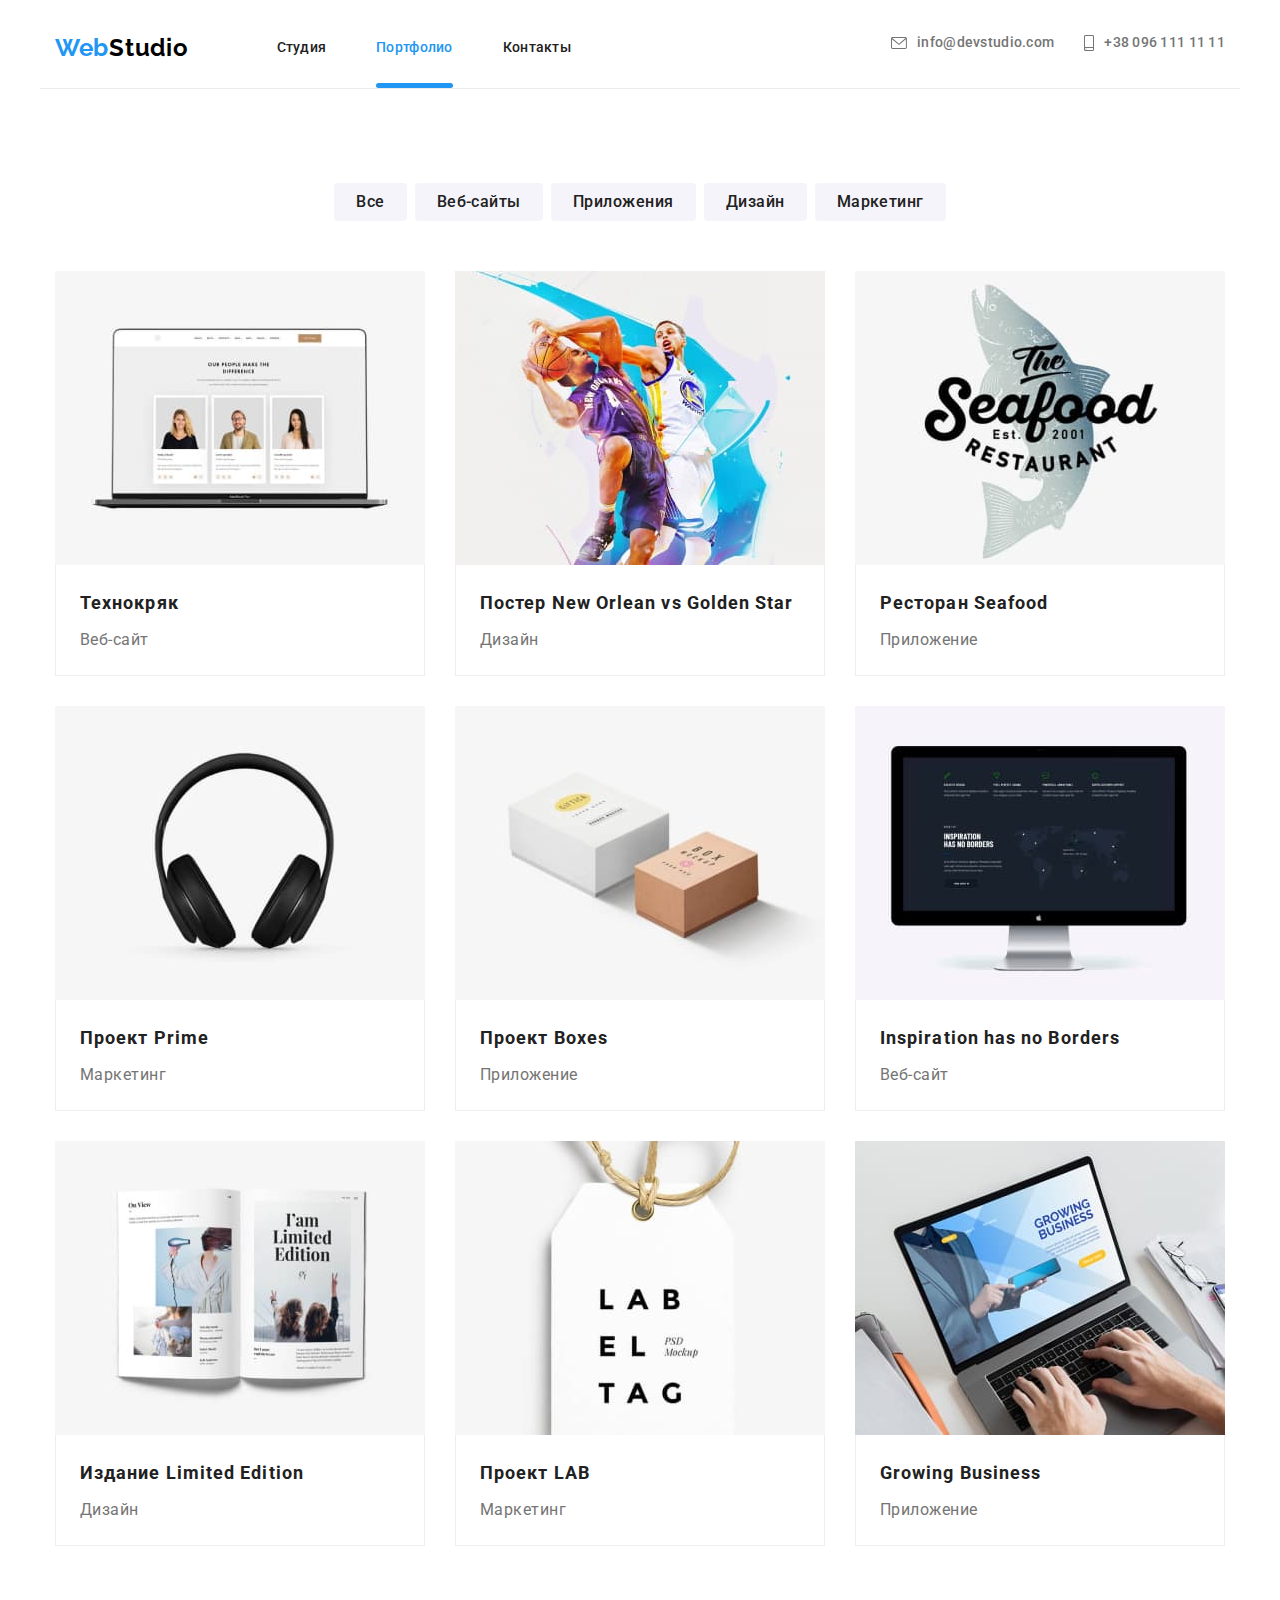
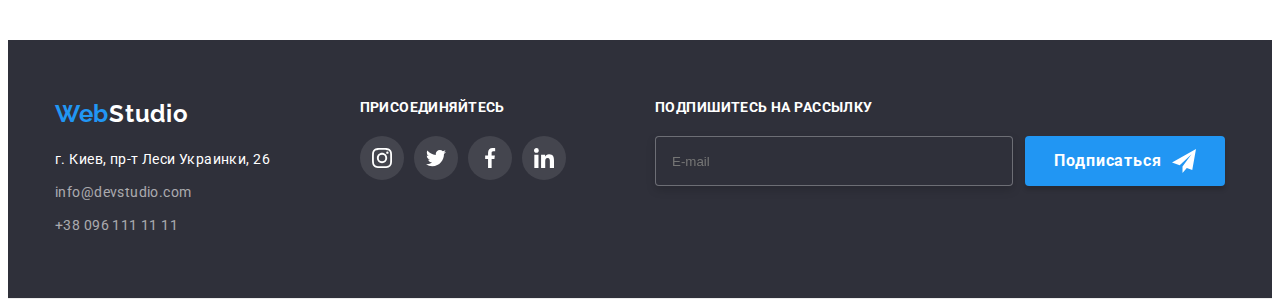
==== commit 6b137e68: "Add files via upload" ====
--- a/portfolio.html
+++ b/portfolio.html
@@ -416,10 +416,9 @@
           </ul>
         </div>
         <div class="subscribe-container">
+          <h3 class="subscribe-container__title">Подпишитесь на рассылку</h3>
           <form class="subscribe-container__form">
-            <h3 class="subscribe-container__title">Подпишитесь на рассылку</h3>
-            <label class="subscribe-container__label">
-              <input type="email" name="email" class="subscribe-container__input" placeholder="E-mail" /></label>
+            <input type="email" name="email" class="subscribe-container__input" placeholder="E-mail" />
             <button type="submit" class="button footer-btn">
               <span class="footer-btn__txt">Подписаться</span><svg width="24" height="24">
                 <use href="./images/svg/icons.svg.svg#icon-icon-send-1"></use>
--- a/css/main.min.css
+++ b/css/main.min.css
@@ -1,2 +1,2 @@
-p,h1,h2,h3,h4,h5,h6{margin:0}ul{margin:0;padding-left:0}img{display:block;max-width:100%;height:auto}button{font-family:inherit;cursor:pointer}body{font-family:"Roboto", sans-serif;color:#212121}.list{list-style:none}.link{text-decoration:none}*,::before,::after{-webkit-box-sizing:border-box;box-sizing:border-box}.visually-hidden{position:absolute;width:1px;height:1px;margin:-1px;border:0;padding:0;white-space:nowrap;-webkit-clip-path:inset(100%);clip-path:inset(100%);clip:rect(0 0 0 0);overflow:hidden}.container{width:100%;padding-left:15px;padding-right:15px;margin:0 auto}@media screen and (min-width: 480px){.container{width:480px}}@media screen and (min-width: 768px){.container{width:768px}}@media screen and (min-width: 1200px){.container{width:1200px}}.backdrop{position:fixed;top:0;left:0;width:100vw;height:100vh;background:rgba(0,0,0,0.2);-webkit-transition:opacity 250ms cubic-bezier(0.4, 0, 0.2, 1),visibility 250ms cubic-bezier(0.4, 0, 0.2, 1);transition:opacity 250ms cubic-bezier(0.4, 0, 0.2, 1),visibility 250ms cubic-bezier(0.4, 0, 0.2, 1)}.backdrop.is-hidden{visibility:hidden;opacity:0;pointer-events:none}.backdrop.is-hidden .modal{-webkit-transform:translate(-50%, -50%) rotate(0deg) scale(0.5);transform:translate(-50%, -50%) rotate(0deg) scale(0.5)}.modal{position:absolute;top:50%;left:50%;-webkit-transform:translate(-50%, -50%) rotate(360deg);transform:translate(-50%, -50%) rotate(360deg);-webkit-transition:-webkit-transform 250ms cubic-bezier(0.4, 0, 0.2, 1);transition:-webkit-transform 250ms cubic-bezier(0.4, 0, 0.2, 1);transition:transform 250ms cubic-bezier(0.4, 0, 0.2, 1);transition:transform 250ms cubic-bezier(0.4, 0, 0.2, 1), -webkit-transform 250ms cubic-bezier(0.4, 0, 0.2, 1);padding:40px;max-height:100vh;border-radius:4px;background:#fff;-webkit-box-shadow:0px 1px 3px rgba(0,0,0,0.12),0px 1px 1px rgba(0,0,0,0.14),0px 2px 1px rgba(0,0,0,0.2);box-shadow:0px 1px 3px rgba(0,0,0,0.12),0px 1px 1px rgba(0,0,0,0.14),0px 2px 1px rgba(0,0,0,0.2)}@media screen and (min-width: 480px){.modal{width:450px;height:609px}}@media screen and (min-width: 1200px){.modal{width:528px;height:581px}}.modal-close{display:-webkit-box;display:-ms-flexbox;display:flex;-webkit-box-align:center;-ms-flex-align:center;align-items:center;-webkit-box-pack:center;-ms-flex-pack:center;justify-content:center;position:absolute;width:30px;height:30px;top:8px;right:8px;padding:0;background:#fff;border:1px solid rgba(0,0,0,0.1);border-radius:50%;-webkit-transition:fill 250ms cubic-bezier(0.4, 0, 0.2, 1);transition:fill 250ms cubic-bezier(0.4, 0, 0.2, 1)}.modal-close:hover,.modal-close:focus{fill:#2196f3;cursor:pointer}.order-form__title{font-weight:700;font-size:20px;line-height:1.15;text-align:center;letter-spacing:0.03em;color:#212121;padding-top:40px;padding-bottom:12px}@media screen and (min-width: 1200px){.order-form__title{font-weight:700;font-size:20px;line-height:1.15}}.field{margin-bottom:10px;font-size:12px;line-height:1.17;letter-spacing:0.01em;position:relative}.field__label{font-weight:400;font-size:12px;line-height:1.17;letter-spacing:0.01em;color:#757575;-webkit-transition:-webkit-box-shadow 250ms cubic-bezier(0.4, 0, 0.2, 1);transition:-webkit-box-shadow 250ms cubic-bezier(0.4, 0, 0.2, 1);transition:box-shadow 250ms cubic-bezier(0.4, 0, 0.2, 1);transition:box-shadow 250ms cubic-bezier(0.4, 0, 0.2, 1), -webkit-box-shadow 250ms cubic-bezier(0.4, 0, 0.2, 1)}.field__input{margin-top:4px;width:100%;min-height:40px;padding:11px 42px;border:1px solid rgba(33,33,33,0.2);-webkit-box-sizing:border-box;box-sizing:border-box;border-radius:4px;cursor:pointer;outline:none;-webkit-transition:border 250ms cubic-bezier(0.4, 0, 0.2, 1) box-shadow 250ms cubic-bezier(0.4, 0, 0.2, 1);transition:border 250ms cubic-bezier(0.4, 0, 0.2, 1) box-shadow 250ms cubic-bezier(0.4, 0, 0.2, 1)}.field__input:focus{border:1px solid #2196f3;-webkit-box-shadow:0px 1px 3px rgba(0,0,0,0.12),0px 1px 1px rgba(0,0,0,0.14),0px 2px 1px rgba(0,0,0,0.2);box-shadow:0px 1px 3px rgba(0,0,0,0.12),0px 1px 1px rgba(0,0,0,0.14),0px 2px 1px rgba(0,0,0,0.2)}.field__input:focus+.field__icon{fill:#2196f3}.field__icon{position:absolute;display:inline-block;top:50%;left:12px;fill:#212121;-webkit-transition:fill 250ms cubic-bezier(0.4, 0, 0.2, 1);transition:fill 250ms cubic-bezier(0.4, 0, 0.2, 1)}.field__textarea{resize:none;margin-top:4px;width:100%;border:1px solid rgba(33,33,33,0.2);-webkit-box-sizing:border-box;box-sizing:border-box;border-radius:4px;padding:12px 16px;min-height:120px;outline:none;-webkit-transition:border 250ms cubic-bezier(0.4, 0, 0.2, 1) box-shadow 250ms cubic-bezier(0.4, 0, 0.2, 1);transition:border 250ms cubic-bezier(0.4, 0, 0.2, 1) box-shadow 250ms cubic-bezier(0.4, 0, 0.2, 1)}.field__textarea:focus{border:1px solid #2196f3;-webkit-box-shadow:0px 1px 3px rgba(0,0,0,0.12),0px 1px 1px rgba(0,0,0,0.14),0px 2px 1px rgba(0,0,0,0.2);box-shadow:0px 1px 3px rgba(0,0,0,0.12),0px 1px 1px rgba(0,0,0,0.14),0px 2px 1px rgba(0,0,0,0.2)}.field__textarea::-webkit-input-placeholder{font-weight:400;font-size:12px;line-height:1.16;letter-spacing:0.01em;color:rgba(117,117,117,0.5)}.field__textarea:-ms-input-placeholder{font-weight:400;font-size:12px;line-height:1.16;letter-spacing:0.01em;color:rgba(117,117,117,0.5)}.field__textarea::-ms-input-placeholder{font-weight:400;font-size:12px;line-height:1.16;letter-spacing:0.01em;color:rgba(117,117,117,0.5)}.field__textarea::placeholder{font-weight:400;font-size:12px;line-height:1.16;letter-spacing:0.01em;color:rgba(117,117,117,0.5)}.contract{display:-webkit-box;display:-ms-flexbox;display:flex;-webkit-box-align:center;-ms-flex-align:center;align-items:center;-webkit-box-pack:center;-ms-flex-pack:center;justify-content:center}.contract__txt{font-weight:400;font-size:12px;line-height:1.6666;letter-spacing:0.03em;margin-left:8px;color:#757575;display:block}@media screen and (min-width: 1200px){.contract__txt{font-size:14px;line-height:1.71}}.contract__link{display:inline-block;font-weight:400;font-size:12px;line-height:1.6666;letter-spacing:0.03em;color:#2196f3;margin-left:3px}@media screen and (min-width: 1200px){.contract__link{font-size:14px;line-height:1.71}}.contract__icon{display:inline-block;width:16px;height:15px;border:2px solid #212121;-webkit-box-sizing:border-box;box-sizing:border-box;border-radius:2px}.contract__checkbox:checked+.contract__icon{background-color:#2196f3;background-image:url("../images/svg/Galka.svg");background-repeat:no-repeat;background-position:center;background-size:contain;border-color:#2196f3}.submit-button{background-color:#2196f3;display:block;width:200px;height:50px;-webkit-filter:drop-shadow(0px 4px 4px rgba(0,0,0,0.25));filter:drop-shadow(0px 4px 4px rgba(0,0,0,0.25));-webkit-box-shadow:0px 4px 4px rgba(0,0,0,0.15);box-shadow:0px 4px 4px rgba(0,0,0,0.15);border-radius:4px;border:none;margin-left:auto;margin-right:auto;margin-top:30px;-webkit-transition:background-color 250ms cubic-bezier(0.4, 0, 0.2, 1) box-shadow 250ms cubic-bezier(0.4, 0, 0.2, 1);transition:background-color 250ms cubic-bezier(0.4, 0, 0.2, 1) box-shadow 250ms cubic-bezier(0.4, 0, 0.2, 1)}.submit-button:hover,.submit-button:focus{background-color:#188ce8;-webkit-box-shadow:0px 4px 4px rgba(0,0,0,0.15);box-shadow:0px 4px 4px rgba(0,0,0,0.15)}.submit-button__txt{font-weight:700;font-size:16px;line-height:1.87;-webkit-box-align:center;-ms-flex-align:center;align-items:center;text-align:center;letter-spacing:0.06em;color:#fff}.menu-container{position:fixed;top:0;left:0;width:100vw;height:100vh;padding:32px;background-color:#3f51b5;z-index:999;-webkit-transform:translateX(100%);transform:translateX(100%);-webkit-transition:-webkit-transform 250ms ease-in-out;transition:-webkit-transform 250ms ease-in-out;transition:transform 250ms ease-in-out;transition:transform 250ms ease-in-out, -webkit-transform 250ms ease-in-out}.menu-container.is-open{-webkit-transform:translateX(0);transform:translateX(0)}.menu-container .menu-toggle{position:absolute;top:16px;right:16px;color:#fff}.mobile-menu{padding:0;margin:0;list-style:none}.mobile-menu .link{display:block;text-decoration:none}.mobile-menu{position:fixed;z-index:2;background-color:#fff;width:100vw;height:100vh;top:0;left:0}.mobile-menu__item{margin-bottom:32px}.mobile-menu__link{font-weight:500;font-size:40px;line-height:1.175;color:#212121;letter-spacing:0.02em;position:relative}.mobile-menu__link--current{color:#2196f3}.menu-wrap{padding:48px 40px;height:100%;width:100%;display:-webkit-box;display:-ms-flexbox;display:flex;-webkit-box-orient:vertical;-webkit-box-direction:normal;-ms-flex-direction:column;flex-direction:column;-webkit-box-pack:justify;-ms-flex-pack:justify;justify-content:space-between}.close-mob-menu{border:none;background-color:transparent;padding:0;position:absolute;top:15px;right:25px}.close-mob-menu__icon:focus,.close-mob-menu__icon:hover{fill:#2196f3}.mobile-contact-list{margin-bottom:64px}.mobile-contact-list__item:not(:last-child){margin-bottom:32px}.mobile-contact-list__tel{font-size:30px;line-height:1.17647;color:#2196f3;letter-spacing:0.02em;font-weight:500}@media screen and (min-width: 319px){.mobile-contact-list__tel{font-size:34px}}.mobile-contact-list__mail{font-weight:500;font-size:24px;line-height:1.16667;color:#757575;letter-spacing:0.02em;text-decoration:none}.mobile-social-list{display:-webkit-box;display:-ms-flexbox;display:flex}.mobile-social-list__item:not(:last-child){padding-right:10px;border-right:1px solid rgba(33,33,33,0.2)}.mobile-social-list__item{margin-right:10px}.mobile-social-list__link{font-weight:500;font-size:18px;line-height:1.22222;color:#2196f3;letter-spacing:0.02em}.header{-webkit-box-sizing:border-box;box-sizing:border-box;border-bottom:1px solid #ececec}.header-box{position:relative;display:-webkit-box;display:-ms-flexbox;display:flex;-webkit-box-align:center;-ms-flex-align:center;align-items:center;-webkit-box-pack:justify;-ms-flex-pack:justify;justify-content:space-between}@media screen and (min-width: 768px){.header-box{display:-webkit-box;display:-ms-flexbox;display:flex;border-bottom:1px solid #ececec}}@media screen and (max-width: 767px){.site-nav{display:none}}@media screen and (min-width: 768px){.site-nav{display:-webkit-box;display:-ms-flexbox;display:flex}}.logo{font-family:"Raleway",sans-serif;font-weight:700;font-size:24px;line-height:1.166;letter-spacing:0.03em;text-decoration:none}@media screen and (min-width: 768px){.logo{padding-top:26px;padding-bottom:26px;margin-right:88px}}.logo__color{font-family:"Raleway",sans-serif;font-style:normal;font-weight:700;font-size:24px;line-height:1.166;letter-spacing:0.03em;color:#2196f3;text-decoration:none}.logo--header{font-weight:700;font-size:24px;line-height:1.166;letter-spacing:0.03em;padding-top:16px;padding-bottom:16px;margin-right:93px;color:#000000}@media screen and (min-width: 768px){.logo--header{padding-top:26px;padding-bottom:26px;margin-right:88px}}@media screen and (max-width: 767px){.site-list{display:none}}@media screen and (min-width: 768px){.site-list{display:-webkit-box;display:-ms-flexbox;display:flex}}.site-list__item:not(:last-child){margin-right:50px}.site-list__studio{font-weight:500;font-size:14px;line-height:1.14;letter-spacing:0.02em;padding-top:32px;padding-bottom:32px;display:block;color:#2196f3;position:relative}.site-list__studio::after{content:"";position:absolute;left:0;bottom:0;display:block;width:100%;height:4px;background-color:#2196f3;border-radius:2px}@media screen and (min-width: 1200px){.site-list__studio::after{height:5px;border-radius:4px}}.site-list__nav{font-weight:500;font-size:14px;line-height:1.14;letter-spacing:0.02em;padding-top:32px;padding-bottom:32px;display:block;color:#212121;-webkit-transition:color 250ms cubic-bezier(0.4, 0, 0.2, 1);transition:color 250ms cubic-bezier(0.4, 0, 0.2, 1)}.site-list__nav:hover,.site-list__nav:focus{color:#2196f3}@media screen and (max-width: 767px){.connect{display:none}}@media screen and (min-width: 768px){.connect{display:block;margin-left:84px}}@media screen and (min-width: 1200px){.connect{display:-webkit-box;display:-ms-flexbox;display:flex;margin-left:auto}}.connect__item:first-child{margin-bottom:10px}@media screen and (min-width: 1200px){.connect__item:first-child{margin-right:30px}}.connect__link{font-weight:500;font-size:12px;line-height:1.666;letter-spacing:0.02em;color:#757575;display:-webkit-box;display:-ms-flexbox;display:flex;-webkit-box-align:center;-ms-flex-align:center;align-items:center;-webkit-transition:color 250ms cubic-bezier(0.4, 0, 0.2, 1);transition:color 250ms cubic-bezier(0.4, 0, 0.2, 1)}@media screen and (min-width: 1200px){.connect__link{font-size:14px;line-height:1.14}}.connect__link:active,.connect__link:hover,.connect__link:focus{color:#2196f3}.connect__link:active .connect__envelope,.connect__link:hover .connect__envelope,.connect__link:focus .connect__envelope{fill:#2196f3}.connect__link:active .connect__smartphone,.connect__link:hover .connect__smartphone,.connect__link:focus .connect__smartphone{fill:#2196f3}.connect__envelope{fill:#757575;margin-right:10px;-webkit-transition:fill 250ms cubic-bezier(0.4, 0, 0.2, 1);transition:fill 250ms cubic-bezier(0.4, 0, 0.2, 1)}.connect__smartphone{fill:#757575;margin-right:10px;-webkit-transition:fill 250ms cubic-bezier(0.4, 0, 0.2, 1);transition:fill 250ms cubic-bezier(0.4, 0, 0.2, 1)}.menu-toggle{width:40px;height:40px;display:-webkit-box;display:-ms-flexbox;display:flex;-webkit-box-align:center;-ms-flex-align:center;align-items:center;-webkit-box-pack:center;-ms-flex-pack:center;justify-content:center;margin:0;padding:0;background-color:transparent;cursor:pointer;border:none;border-radius:50%;outline:none;position:absolute;right:15px;top:10px}@media screen and (min-width: 768px){.menu-toggle{display:none}}.mobile-container{position:fixed;top:0;left:0;padding-top:48px;padding-left:40px;width:100vw;height:100vw;z-index:3;-webkit-transform:translateX(100%);transform:translateX(100%);-webkit-transition:-webkit-transform 250ms ease-in-out;transition:-webkit-transform 250ms ease-in-out;transition:transform 250ms ease-in-out;transition:transform 250ms ease-in-out, -webkit-transform 250ms ease-in-out;background-color:#fff}.mobile-container__item{margin-bottom:32px}.mobile-container__link{font-weight:500;font-size:40px;line-height:1.175;color:#212121;letter-spacing:0.02em;position:relative}.mobile-container__link--current{color:#2196f3}.mob-menu{position:absolute;z-index:2;background-color:var(--other-color);width:100vw;height:100vh;top:0;left:0;background-color:#fff}.close-mob-menu{border:none;background-color:transparent;padding:0;position:absolute;top:15px;right:25px}.close-mob-menu__icon:focus,.close-mob-menu__icon:hover{fill:#2196f3}.mobile-container{padding:48px 40px;height:100%;width:100%;display:-webkit-box;display:-ms-flexbox;display:flex;-webkit-box-orient:vertical;-webkit-box-direction:normal;-ms-flex-direction:column;flex-direction:column;-webkit-box-pack:justify;-ms-flex-pack:justify;justify-content:space-between}.mobile-menu__list{font-weight:500;font-size:40px;line-height:1.175;letter-spacing:0.02em;color:#212121}.mobile-menu__list__item:not(:last-child){margin-bottom:32px}.mobile-contact-list{margin-bottom:64px}.mobile-contact-list__item:not(:last-child){margin-bottom:32px}.mobile-contact-list__tel{font-weight:500;font-size:34px;line-height:1.17647;color:#2196f3;letter-spacing:0.02em}.mobile-contact-list__mail{font-weight:500;font-size:24px;line-height:1.16667;color:#757575;letter-spacing:0.02em}.mobile-social-list{display:-webkit-box;display:-ms-flexbox;display:flex}.mobile-social-list__item:not(:last-child){padding-right:10px;border-right:1px solid rgba(33,33,33,0.2)}.mobile-social-list__item{margin-right:10px}.mobile-social-list__link{font-weight:500;font-size:18px;line-height:1.22222;color:#2196f3;letter-spacing:0.02em}.hero{max-width:1600px;margin-left:auto;margin-right:auto;padding:118px 0;background-color:#2f303a;background-image:-webkit-gradient(linear, left top, right top, from(rgba(47,48,58,0.4)), to(rgba(47,48,58,0.4))),url(../images/Hero-mob1x.jpg);background-image:linear-gradient(to right, rgba(47,48,58,0.4), rgba(47,48,58,0.4)),url(../images/Hero-mob1x.jpg);background-repeat:no-repeat;background-position:center;background-size:cover;text-align:center;padding-top:118px;padding-bottom:198px}@media (min-device-pixel-ratio: 2), (-webkit-min-device-pixel-ratio: 2), (min-resolution: 192dpi), (min-resolution: 2dppx){.hero{background-image:-webkit-gradient(linear, left top, right top, from(rgba(47,48,58,0.4)), to(rgba(47,48,58,0.4))),url(../images/Hero-mob2x.jpg);background-image:linear-gradient(to right, rgba(47,48,58,0.4), rgba(47,48,58,0.4)),url(../images/Hero-mob2x.jpg)}}@media screen and (min-width: 768px){.hero{background-image:-webkit-gradient(linear, left top, right top, from(rgba(47,48,58,0.4)), to(rgba(47,48,58,0.4))),url(../images/Hero-tab1x.jpg);background-image:linear-gradient(to right, rgba(47,48,58,0.4), rgba(47,48,58,0.4)),url(../images/Hero-tab1x.jpg)}}@media screen and (min-width: 768px) and (min-device-pixel-ratio: 2), screen and (min-width: 768px) and (-webkit-min-device-pixel-ratio: 2), screen and (min-width: 768px) and (min-resolution: 192dpi), screen and (min-width: 768px) and (min-resolution: 2dppx){.hero{background-image:-webkit-gradient(linear, left top, right top, from(rgba(47,48,58,0.4)), to(rgba(47,48,58,0.4))),url(../images/Hero-tab2x.jpg);background-image:linear-gradient(to right, rgba(47,48,58,0.4), rgba(47,48,58,0.4)),url(../images/Hero-tab2x.jpg)}}@media screen and (min-width: 1200px){.hero{background-image:-webkit-gradient(linear, left top, right top, from(rgba(47,48,58,0.4)), to(rgba(47,48,58,0.4))),url(../images/Hero-des1x.jpg);background-image:linear-gradient(to right, rgba(47,48,58,0.4), rgba(47,48,58,0.4)),url(../images/Hero-des1x.jpg)}}@media screen and (min-width: 1200px) and (min-device-pixel-ratio: 2), screen and (min-width: 1200px) and (-webkit-min-device-pixel-ratio: 2), screen and (min-width: 1200px) and (min-resolution: 192dpi), screen and (min-width: 1200px) and (min-resolution: 2dppx){.hero{padding:200px 0;max-width:1600px;margin-left:auto;margin-right:auto;background-image:-webkit-gradient(linear, left top, right top, from(rgba(47,48,58,0.4)), to(rgba(47,48,58,0.4))),url(../images/Hero-des2x.jpg);background-image:linear-gradient(to right, rgba(47,48,58,0.4), rgba(47,48,58,0.4)),url(../images/Hero-des2x.jpg)}}.hero__title{font-weight:900;font-size:26px;line-height:1.615;text-align:center;letter-spacing:0.06em;text-transform:uppercase;color:#fff;margin-bottom:30px;padding-top:118px;margin-right:auto;margin-left:auto;max-width:696px}@media screen and (min-width: 768px){.hero__title{margin:0 189px 30px}}@media screen and (min-width: 1200px){.hero__title{font-size:44px;line-height:1.36}}.hero-btn{background-color:#2196f3;font-weight:700;font-size:16px;line-height:1.8;letter-spacing:0.06em;width:200px;height:50px;left:700px;top:430px;-webkit-box-shadow:0px 4px 4px rgba(0,0,0,0.15);box-shadow:0px 4px 4px rgba(0,0,0,0.15);border-radius:4px;border:none;margin-left:auto;margin-right:auto;-webkit-transition:background-color 250ms cubic-bezier(0.4, 0, 0.2, 1);transition:background-color 250ms cubic-bezier(0.4, 0, 0.2, 1);margin-bottom:118px}.hero-btn__txt{font-weight:700;font-size:16px;line-height:1.87;-webkit-box-align:center;-ms-flex-align:center;align-items:center;text-align:center;letter-spacing:0.06em;color:#fff}.hero-btn__txt:hover,.hero-btn__txt:focus{background-color:#188ce8}.advantages{padding-top:60px;padding-bottom:60px;background-color:#fff}@media screen and (min-width: 1200px){.advantages{padding-top:94px;padding-bottom:94px}}.advantages__list{margin-bottom:-30px}@media screen and (min-width: 768px){.advantages__list{display:-webkit-box;display:-ms-flexbox;display:flex;-ms-flex-wrap:wrap;flex-wrap:wrap;margin-right:-30px}}.advantages__item{width:100%}@media screen and (min-width: 480px){.advantages__item{margin-bottom:30px}}@media screen and (min-width: 768px){.advantages__item{width:calc(100% / 2 - 30px)}.advantages__item:not(:last-child){margin-right:30px}}@media screen and (min-width: 1200px){.advantages__item{width:calc(100% / 4 - 30px)}}.advantages-box{display:-webkit-box;display:-ms-flexbox;display:flex;-webkit-box-align:center;-ms-flex-align:center;align-items:center;-webkit-box-pack:center;-ms-flex-pack:center;justify-content:center;height:120px;background-color:#f5f4fa;border-radius:4px;margin-bottom:30px}@media screen and (min-width: 768px){.advantages-box{width:354px}}@media screen and (min-width: 1200px){.advantages-box{width:270px}}.advantages-box__titles{font-weight:700;font-size:14px;line-height:1.14;letter-spacing:0.03em;text-transform:uppercase;color:#212121;margin-bottom:10px}@media screen and (max-width: 768px){.advantages-box__titles{text-align:center}}.advantages-box__content{font-weight:400;font-size:14px;line-height:1.71;letter-spacing:0.03em;color:#757575}@media screen and (min-width: 768px){.advantages-box__content{width:100%}}@media screen and (max-width: 1199px){.servises{display:none}}@media screen and (min-width: 1200px){.servises{background-color:#fff;padding-bottom:94px}}.servises__title{font-weight:700;font-size:36px;line-height:1.17;text-align:center;letter-spacing:0.03em;color:#212121;margin-bottom:50px}.servises-list{display:-webkit-box;display:-ms-flexbox;display:flex}.servises-list__item:not(:last-child){margin-right:30px;width:370px}.services-wrap{position:relative}.services-wrap__txt{position:absolute;bottom:0;left:0;width:100%;height:70px;padding:27px;color:#fff;text-transform:uppercase;font-weight:700;font-size:14px;line-height:16px;text-align:center;letter-spacing:0.03em;background-color:rgba(47,48,58,0.8)}.team{background-color:#f5f4fa;padding-top:60px;padding-bottom:60px}@media screen and (min-width: 1200px){.team{padding-top:94px;padding-bottom:94px}}.team__title{font-weight:700;font-size:28px;line-height:1.17;text-align:center;letter-spacing:0.03em;color:#212121;margin-bottom:30px;text-shadow:0px 4px 4px rgba(0,0,0,0.25)}@media screen and (min-width: 768px){.team__title{text-shadow:none}}@media screen and (min-width: 1200px){.team__title{font-size:28px;line-height:1.16;text-shadow:none}}.team-list{margin-bottom:-30px}@media screen and (min-width: 768px){.team-list{display:-webkit-box;display:-ms-flexbox;display:flex;-ms-flex-wrap:wrap;flex-wrap:wrap;-webkit-box-pack:center;-ms-flex-pack:center;justify-content:center;-webkit-box-align:center;-ms-flex-align:center;align-items:center;margin-right:-30px}}.team-list__item{background:#fff;border-radius:0px 0px 4px 4px;-webkit-box-shadow:0px 1px 3px rgba(0,0,0,0.12),0px 1px 1px rgba(0,0,0,0.14),0px 2px 1px rgba(0,0,0,0.2);box-shadow:0px 1px 3px rgba(0,0,0,0.12),0px 1px 1px rgba(0,0,0,0.14),0px 2px 1px rgba(0,0,0,0.2);margin-bottom:30px}@media screen and (min-width: 768px){.team-list__item{margin-right:30px;-ms-flex-preferred-size:calc(100% / 2 - 30px);flex-basis:calc(100% / 2 - 30px)}}@media screen and (min-width: 1200px){.team-list__item{margin-right:30px;-ms-flex-preferred-size:calc(100% / 4 - 30px);flex-basis:calc(100% / 4 - 30px)}}.team-list__img{border-top-style:none;margin:0 auto}.team-container{padding-top:30px;padding-right:32px;padding-bottom:30px;padding-left:32px}.team-container__title{font-weight:500;font-size:16px;line-height:1.18;text-align:center;letter-spacing:0.03em;color:#212121;margin-bottom:10px}.team-container__article{font-weight:400;font-size:16px;line-height:1.18;text-align:center;letter-spacing:0.03em;color:#757575;margin-bottom:16px}.social-list{display:-webkit-box;display:-ms-flexbox;display:flex;-webkit-box-align:center;-ms-flex-align:center;align-items:center;-webkit-box-pack:center;-ms-flex-pack:center;justify-content:center}.social-list__item{padding:0px;list-style:none}.social-list__item:not(:first-child){margin-left:10px}.social-list__link{display:-webkit-box;display:-ms-flexbox;display:flex;width:44px;height:44px;-webkit-box-align:center;-ms-flex-align:center;align-items:center;-webkit-box-pack:center;-ms-flex-pack:center;justify-content:center;border-radius:50%;-webkit-transition:color 250ms cubic-bezier(0.4, 0, 0.2, 1),background-color 250ms cubic-bezier(0.4, 0, 0.2, 1);transition:color 250ms cubic-bezier(0.4, 0, 0.2, 1),background-color 250ms cubic-bezier(0.4, 0, 0.2, 1)}.social-list__link:hover,.social-list__link:focus{background-color:#2196f3;color:#fff}.social-list__link:hover .social-list__icons,.social-list__link:focus .social-list__icons{fill:#fff}.social-list__icons{fill:#afb1b8;-webkit-transition:fill 250ms cubic-bezier(0.4, 0, 0.2, 1);transition:fill 250ms cubic-bezier(0.4, 0, 0.2, 1)}.permanent{padding:60px 0}@media screen and (min-width: 1200px){.permanent{padding-top:94px 0}}.permanent__title{margin-bottom:50px;font-weight:700;font-size:36px;line-height:1.17;text-align:center;letter-spacing:0.03em}.permanent-list{display:-webkit-box;display:-ms-flexbox;display:flex;-ms-flex-wrap:wrap;flex-wrap:wrap;-webkit-box-pack:center;-ms-flex-pack:center;justify-content:center;-webkit-box-align:center;-ms-flex-align:center;align-items:center;margin:-15px;list-style:none}.permanent-list__item{margin:15px}@media screen and (max-width: 767px){.permanent-list__item{-ms-flex-preferred-size:calc(100% / 2 - 30px);flex-basis:calc(100% / 2 - 30px)}}@media screen and (min-width: 768px){.permanent-list__item{-ms-flex-preferred-size:calc(100% / 3 - 30px);flex-basis:calc(100% / 3 - 30px)}}@media screen and (min-width: 1200px){.permanent-list__item{-ms-flex-preferred-size:calc(100% / 6 - 30px);flex-basis:calc(100% / 6 - 30px)}}.permanent-list__link{display:-webkit-box;display:-ms-flexbox;display:flex;-webkit-box-pack:center;-ms-flex-pack:center;justify-content:center;-webkit-box-align:center;-ms-flex-align:center;align-items:center;height:90px;border:1px solid #afb1b8;border-radius:4px;-webkit-transition:border 250ms cubic-bezier(0.4, 0, 0.2, 1);transition:border 250ms cubic-bezier(0.4, 0, 0.2, 1)}.permanent-list__link:hover,.permanent-list__link:focus{border:1px solid #2196f3}.permanent-list__link:hover .permanent-list__icon,.permanent-list__link:focus .permanent-list__icon{fill:#2196f3}.permanent-list__icon{fill:#afb1b8;-webkit-transition:fill 250ms cubic-bezier(0.4, 0, 0.2, 1);transition:fill 250ms cubic-bezier(0.4, 0, 0.2, 1)}.footer{background-color:#2f303a;padding:60px 0}.footer__container{text-align:center}@media screen and (min-width: 768px){.footer__container{display:-webkit-box;display:-ms-flexbox;display:flex;-ms-flex-wrap:wrap;flex-wrap:wrap;-ms-flex-pack:distribute;justify-content:space-around;text-align:center}}@media screen and (min-width: 1200px){.footer__container{text-align:left}}@media screen and (min-width: 768px){.address-container{width:50%}}.logo--footer{color:#fff;margin:0}.address{font-style:normal;margin-top:20px}.address__item:not(:last-child){margin-bottom:9px}.address__map{font-weight:400;font-size:14px;line-height:1.71;letter-spacing:0.03em;color:#fff}.address__link{font-style:normal;font-size:14px;line-height:1.71;letter-spacing:0.03em;color:rgba(255,255,255,0.6)}.social-box{margin-top:60px}@media screen and (min-width: 768px){.social-box{width:50%;margin:0}}@media screen and (min-width: 1200px){.social-box{width:25%}}.social-box__title{font-weight:700;font-size:14px;line-height:1.14;letter-spacing:0.03em;text-transform:uppercase;margin-bottom:20px;color:#fff}.social-list{display:-webkit-box;display:-ms-flexbox;display:flex;-webkit-box-align:center;-ms-flex-align:center;align-items:center;-webkit-box-pack:center;-ms-flex-pack:center;justify-content:center}@media (min-width: 1200px){.social-list{-webkit-box-pack:start;-ms-flex-pack:start;justify-content:flex-start}}.social-list__link--footer{background-color:rgba(255,255,255,0.1);color:#fff}.social-list__icons--footer{fill:currentColor}.subscribe-container{margin-top:60px}@media (min-width: 768px){.subscribe-container{width:450px}}@media (min-width: 1200px){.subscribe-container{width:50%;margin:0}}.subscribe-container__title{font-weight:700;font-size:14px;line-height:1.14;letter-spacing:0.03em;text-transform:uppercase;color:#fff;margin-bottom:20px}@media screen and (min-width: 1200px){.subscribe-container__title{width:100%}}.subscribe-container__label{display:block;width:100%}@media screen and (min-width: 1200px){.subscribe-container__label{width:calc(100% - 212px);margin-right:12px}}.subscribe-container__input{background:#2f303a;border:1px solid rgba(255,255,255,0.3);-webkit-box-sizing:border-box;box-sizing:border-box;-webkit-filter:drop-shadow(0px 4px 4px rgba(0,0,0,0.15));filter:drop-shadow(0px 4px 4px rgba(0,0,0,0.15));border-radius:4px;height:50px;width:100%;padding:15px 16px;color:#e5e5e5;outline:none}.subscribe-container::-webkit-input-placeholder{font-weight:400;font-size:16px;line-height:1.25;letter-spacing:0.03em;color:rgba(255,255,255,0.6)}.subscribe-container:-ms-input-placeholder{font-weight:400;font-size:16px;line-height:1.25;letter-spacing:0.03em;color:rgba(255,255,255,0.6)}.subscribe-container::-ms-input-placeholder{font-weight:400;font-size:16px;line-height:1.25;letter-spacing:0.03em;color:rgba(255,255,255,0.6)}.subscribe-container::placeholder{font-weight:400;font-size:16px;line-height:1.25;letter-spacing:0.03em;color:rgba(255,255,255,0.6)}@media screen and (min-width: 1200px){.subscribe-container__form{display:-webkit-box;display:-ms-flexbox;display:flex;-ms-flex-wrap:wrap;flex-wrap:wrap}}.footer-btn{display:-webkit-box;display:-ms-flexbox;display:flex;width:200px;height:50px;background:#2196f3;-webkit-box-shadow:0px 4px 4px rgba(0,0,0,0.15);box-shadow:0px 4px 4px rgba(0,0,0,0.15);border-radius:4px;margin:20px auto 0;-webkit-box-align:center;-ms-flex-align:center;align-items:center;-webkit-box-pack:center;-ms-flex-pack:center;justify-content:center;border:none}@media screen and (min-width: 1200px){.footer-btn{margin:0}}.footer-btn:hover,.footer-btn:focus{background-color:#188ce8}.footer-btn__txt{font-weight:700;font-size:16px;line-height:1.87;letter-spacing:0.06em;color:#fff;margin-right:10px}.site-list__potfolio{font-weight:500;font-size:14px;line-height:1.14;letter-spacing:0.02em;color:#2196f3;padding-top:32px;padding-bottom:32px;display:block;position:relative}.site-list__potfolio::after{content:"";position:absolute;left:0;bottom:0;display:block;width:100%;height:5px;background-color:#2196f3;border-radius:4px}.site-list__potfolio{display:none}@media screen and (min-width: 768px){.site-list__potfolio{font-weight:500;font-size:14px;line-height:1.14;letter-spacing:0.02em;color:#2196f3;padding-top:32px;padding-bottom:32px;display:block;position:relative}.site-list__potfolio::after{content:"";position:absolute;left:0;bottom:0;display:block;width:100%;height:5px;background-color:#2196f3;border-radius:4px}}.filter{padding:60px 0}@media screen and (min-width: 1200px){.filter{padding:94px 0}}.filter-list{margin-bottom:40px;display:-webkit-box;display:-ms-flexbox;display:flex;-ms-flex-wrap:wrap;flex-wrap:wrap;-webkit-box-pack:start;-ms-flex-pack:start;justify-content:start}@media screen and (min-width: 768px){.filter-list{margin-bottom:0px;-webkit-box-pack:center;-ms-flex-pack:center;justify-content:center}}.filter-list__item{margin-bottom:15px}.filter-list__item:not(:last-child){margin-right:8px}@media screen and (min-width: 768px){.filter-list__item{margin-bottom:30px}}@media screen and (min-width: 1200px){.filter-list__item{margin-bottom:50px}}.filter-list__btn{background-color:#f5f4fa;font-weight:500;font-size:16px;line-height:1.63;text-align:center;letter-spacing:0.03em;color:#212121;border-radius:4px;border:none;padding:6px 22px;-webkit-transition:background-color 250ms cubic-bezier(0.4, 0, 0.2, 1),color 250ms cubic-bezier(0.4, 0, 0.2, 1),-webkit-box-shadow 250ms cubic-bezier(0.4, 0, 0.2, 1);transition:background-color 250ms cubic-bezier(0.4, 0, 0.2, 1),color 250ms cubic-bezier(0.4, 0, 0.2, 1),-webkit-box-shadow 250ms cubic-bezier(0.4, 0, 0.2, 1);transition:background-color 250ms cubic-bezier(0.4, 0, 0.2, 1),color 250ms cubic-bezier(0.4, 0, 0.2, 1),box-shadow 250ms cubic-bezier(0.4, 0, 0.2, 1);transition:background-color 250ms cubic-bezier(0.4, 0, 0.2, 1),color 250ms cubic-bezier(0.4, 0, 0.2, 1),box-shadow 250ms cubic-bezier(0.4, 0, 0.2, 1),-webkit-box-shadow 250ms cubic-bezier(0.4, 0, 0.2, 1)}.filter-list__btn:hover,.filter-list__btn:focus{background-color:#2196f3;color:#fff;-webkit-box-shadow:0px 3px 1px rgba(0,0,0,0.1),0px 1px 2px rgba(0,0,0,0.08),0px 2px 2px rgba(0,0,0,0.12);box-shadow:0px 3px 1px rgba(0,0,0,0.1),0px 1px 2px rgba(0,0,0,0.08),0px 2px 2px rgba(0,0,0,0.12)}.portfolio-list{margin-bottom:-30px}@media screen and (min-width: 768px){.portfolio-list{display:-webkit-box;display:-ms-flexbox;display:flex;-ms-flex-wrap:wrap;flex-wrap:wrap;margin-right:-30px}}.portfolio-list__item{margin-bottom:30px;width:100%;background:#fff;-webkit-transition:-webkit-transform 250ms cubic-bezier(0.4, 0, 0.2, 1);transition:-webkit-transform 250ms cubic-bezier(0.4, 0, 0.2, 1);transition:transform 250ms cubic-bezier(0.4, 0, 0.2, 1);transition:transform 250ms cubic-bezier(0.4, 0, 0.2, 1), -webkit-transform 250ms cubic-bezier(0.4, 0, 0.2, 1)}@media screen and (min-width: 480px){.portfolio-list__item{width:450px}}@media screen and (min-width: 768px){.portfolio-list__item{width:354px;margin-right:30px;-ms-flex-preferred-size:calc(100% / 2 - 30px);flex-basis:calc(100% / 2 - 30px)}}@media screen and (min-width: 1200px){.portfolio-list__item{width:270px;-ms-flex-preferred-size:calc(100% / 3 - 30px);flex-basis:calc(100% / 3 - 30px)}}.portfolio-list__item:hover .portfolio-overlay,.portfolio-list__item:focus .portfolio-overlay{-webkit-transform:translateY(0);transform:translateY(0)}.portfolio-list__link{display:-webkit-box;display:-ms-flexbox;display:flex;-webkit-box-orient:vertical;-webkit-box-direction:normal;-ms-flex-direction:column;flex-direction:column;height:100%;-webkit-transition:-webkit-box-shadow 250ms cubic-bezier(0.4, 0, 0.2, 1);transition:-webkit-box-shadow 250ms cubic-bezier(0.4, 0, 0.2, 1);transition:box-shadow 250ms cubic-bezier(0.4, 0, 0.2, 1);transition:box-shadow 250ms cubic-bezier(0.4, 0, 0.2, 1), -webkit-box-shadow 250ms cubic-bezier(0.4, 0, 0.2, 1)}.portfolio-list__link:hover,.portfolio-list__link:focus{-webkit-box-shadow:0px 1px 1px rgba(0,0,0,0.12),0px 4px 4px rgba(0,0,0,0.06),1px 4px 6px rgba(0,0,0,0.16);box-shadow:0px 1px 1px rgba(0,0,0,0.12),0px 4px 4px rgba(0,0,0,0.06),1px 4px 6px rgba(0,0,0,0.16)}.portfolio-wrap{position:relative;overflow:hidden}.portfolio-list__img{width:450px}.portfolio-overlay{position:absolute;top:0;left:0;width:100%;height:100%;text-align:start;background-color:rgba(33,150,243,0.9);-webkit-transform:translateY(101%);transform:translateY(101%);-webkit-transition:-webkit-transform 250ms cubic-bezier(0.4, 0, 0.2, 1);transition:-webkit-transform 250ms cubic-bezier(0.4, 0, 0.2, 1);transition:transform 250ms cubic-bezier(0.4, 0, 0.2, 1);transition:transform 250ms cubic-bezier(0.4, 0, 0.2, 1), -webkit-transform 250ms cubic-bezier(0.4, 0, 0.2, 1)}.portfolio-overlay__txt{font-weight:400;font-size:14px;line-height:2;color:#fff;letter-spacing:3%;padding:50px 24px}@media screen and (min-width: 480px){.portfolio-overlay__txt{padding:63px 24px;font-size:18px;line-height:1.55556}}.card-container{background:#fff;border-left:1px solid #eeeeee;border-right:1px solid #eeeeee;border-bottom:1px solid #eeeeee;padding-top:20px;padding-bottom:20px;padding-right:24px;padding-left:24px;-webkit-box-flex:1;-ms-flex-positive:1;flex-grow:1}.card-container__titles{font-weight:700;font-size:18px;line-height:2;letter-spacing:0.06em;color:#212121}.card-container__services{font-weight:400;font-size:16px;line-height:1.88;letter-spacing:0.03em;color:#757575;margin-top:4px}
+p,h1,h2,h3,h4,h5,h6{margin:0}ul{margin:0;padding-left:0}img{display:block;max-width:100%;height:auto}button{font-family:inherit;cursor:pointer}body{font-family:"Roboto", sans-serif;color:#212121}.list{list-style:none}.link{text-decoration:none}*,::before,::after{-webkit-box-sizing:border-box;box-sizing:border-box}.visually-hidden{position:absolute;width:1px;height:1px;margin:-1px;border:0;padding:0;white-space:nowrap;-webkit-clip-path:inset(100%);clip-path:inset(100%);clip:rect(0 0 0 0);overflow:hidden}.container{width:100%;padding-left:15px;padding-right:15px;margin:0 auto}@media screen and (min-width: 480px){.container{width:480px}}@media screen and (min-width: 768px){.container{width:768px}}@media screen and (min-width: 1200px){.container{width:1200px}}.backdrop{position:fixed;top:0;left:0;width:100vw;height:100vh;background:rgba(0,0,0,0.2);-webkit-transition:opacity 250ms cubic-bezier(0.4, 0, 0.2, 1),visibility 250ms cubic-bezier(0.4, 0, 0.2, 1);transition:opacity 250ms cubic-bezier(0.4, 0, 0.2, 1),visibility 250ms cubic-bezier(0.4, 0, 0.2, 1)}.backdrop.is-hidden{visibility:hidden;opacity:0;pointer-events:none}.backdrop.is-hidden .modal{-webkit-transform:translate(-50%, -50%) rotate(0deg) scale(0.5);transform:translate(-50%, -50%) rotate(0deg) scale(0.5)}.modal{position:absolute;width:97vw;top:50%;left:50%;-webkit-transform:translate(-50%, -50%) rotate(360deg);transform:translate(-50%, -50%) rotate(360deg);-webkit-transition:-webkit-transform 250ms cubic-bezier(0.4, 0, 0.2, 1);transition:-webkit-transform 250ms cubic-bezier(0.4, 0, 0.2, 1);transition:transform 250ms cubic-bezier(0.4, 0, 0.2, 1);transition:transform 250ms cubic-bezier(0.4, 0, 0.2, 1), -webkit-transform 250ms cubic-bezier(0.4, 0, 0.2, 1);padding:40px;max-height:100vh;border-radius:4px;background:#fff;-webkit-box-shadow:0px 1px 3px rgba(0,0,0,0.12),0px 1px 1px rgba(0,0,0,0.14),0px 2px 1px rgba(0,0,0,0.2);box-shadow:0px 1px 3px rgba(0,0,0,0.12),0px 1px 1px rgba(0,0,0,0.14),0px 2px 1px rgba(0,0,0,0.2)}@media screen and (max-width: 479px){.modal{padding:15px}}@media screen and (min-width: 480px){.modal{width:450px;min-height:609px}}@media screen and (min-width: 1200px){.modal{width:528px;min-height:581px}}.modal-close{display:-webkit-box;display:-ms-flexbox;display:flex;-webkit-box-align:center;-ms-flex-align:center;align-items:center;-webkit-box-pack:center;-ms-flex-pack:center;justify-content:center;position:absolute;width:30px;height:30px;top:8px;right:8px;padding:0;background:#fff;border:1px solid rgba(0,0,0,0.1);border-radius:50%;-webkit-transition:fill 250ms cubic-bezier(0.4, 0, 0.2, 1);transition:fill 250ms cubic-bezier(0.4, 0, 0.2, 1)}.modal-close:hover,.modal-close:focus{fill:#2196f3;cursor:pointer}.order-form__title{font-weight:700;font-size:20px;line-height:1.15;text-align:center;letter-spacing:0.03em;color:#212121;padding-top:40px;padding-bottom:12px}@media screen and (min-width: 1200px){.order-form__title{font-weight:700;font-size:20px;line-height:1.15}}.field{margin-bottom:10px;font-size:12px;line-height:1.17;letter-spacing:0.01em;position:relative}.field__label{font-weight:400;font-size:12px;line-height:1.17;letter-spacing:0.01em;color:#757575;-webkit-transition:-webkit-box-shadow 250ms cubic-bezier(0.4, 0, 0.2, 1);transition:-webkit-box-shadow 250ms cubic-bezier(0.4, 0, 0.2, 1);transition:box-shadow 250ms cubic-bezier(0.4, 0, 0.2, 1);transition:box-shadow 250ms cubic-bezier(0.4, 0, 0.2, 1), -webkit-box-shadow 250ms cubic-bezier(0.4, 0, 0.2, 1)}.field__input{margin-top:4px;width:100%;min-height:40px;padding:11px 42px;border:1px solid rgba(33,33,33,0.2);-webkit-box-sizing:border-box;box-sizing:border-box;border-radius:4px;cursor:pointer;outline:none;-webkit-transition:border 250ms cubic-bezier(0.4, 0, 0.2, 1) box-shadow 250ms cubic-bezier(0.4, 0, 0.2, 1);transition:border 250ms cubic-bezier(0.4, 0, 0.2, 1) box-shadow 250ms cubic-bezier(0.4, 0, 0.2, 1)}.field__input:focus{border:1px solid #2196f3;-webkit-box-shadow:0px 1px 3px rgba(0,0,0,0.12),0px 1px 1px rgba(0,0,0,0.14),0px 2px 1px rgba(0,0,0,0.2);box-shadow:0px 1px 3px rgba(0,0,0,0.12),0px 1px 1px rgba(0,0,0,0.14),0px 2px 1px rgba(0,0,0,0.2)}.field__input:focus+.field__icon{fill:#2196f3}.field__icon{position:absolute;display:inline-block;top:50%;left:12px;fill:#212121;-webkit-transition:fill 250ms cubic-bezier(0.4, 0, 0.2, 1);transition:fill 250ms cubic-bezier(0.4, 0, 0.2, 1)}.field__textarea{resize:none;margin-top:4px;width:100%;border:1px solid rgba(33,33,33,0.2);-webkit-box-sizing:border-box;box-sizing:border-box;border-radius:4px;padding:12px 16px;min-height:120px;outline:none;-webkit-transition:border 250ms cubic-bezier(0.4, 0, 0.2, 1) box-shadow 250ms cubic-bezier(0.4, 0, 0.2, 1);transition:border 250ms cubic-bezier(0.4, 0, 0.2, 1) box-shadow 250ms cubic-bezier(0.4, 0, 0.2, 1)}.field__textarea:focus{border:1px solid #2196f3;-webkit-box-shadow:0px 1px 3px rgba(0,0,0,0.12),0px 1px 1px rgba(0,0,0,0.14),0px 2px 1px rgba(0,0,0,0.2);box-shadow:0px 1px 3px rgba(0,0,0,0.12),0px 1px 1px rgba(0,0,0,0.14),0px 2px 1px rgba(0,0,0,0.2)}.field__textarea::-webkit-input-placeholder{font-weight:400;font-size:12px;line-height:1.16;letter-spacing:0.01em;color:rgba(117,117,117,0.5)}.field__textarea:-ms-input-placeholder{font-weight:400;font-size:12px;line-height:1.16;letter-spacing:0.01em;color:rgba(117,117,117,0.5)}.field__textarea::-ms-input-placeholder{font-weight:400;font-size:12px;line-height:1.16;letter-spacing:0.01em;color:rgba(117,117,117,0.5)}.field__textarea::placeholder{font-weight:400;font-size:12px;line-height:1.16;letter-spacing:0.01em;color:rgba(117,117,117,0.5)}.contract{display:-webkit-box;display:-ms-flexbox;display:flex;-webkit-box-align:center;-ms-flex-align:center;align-items:center;-webkit-box-pack:center;-ms-flex-pack:center;justify-content:center}.contract__txt{font-weight:400;font-size:12px;line-height:1.6666;letter-spacing:0.03em;margin-left:8px;color:#757575;display:block}@media screen and (min-width: 1200px){.contract__txt{font-size:14px;line-height:1.71}}.contract__link{display:inline-block;font-weight:400;font-size:12px;line-height:1.6666;letter-spacing:0.03em;color:#2196f3;margin-left:3px}@media screen and (min-width: 1200px){.contract__link{font-size:14px;line-height:1.71}}.contract__icon{display:inline-block;width:16px;height:15px;border:2px solid #212121;-webkit-box-sizing:border-box;box-sizing:border-box;border-radius:2px}.contract__checkbox:checked+.contract__icon{background-color:#2196f3;background-image:url("../images/svg/Galka.svg");background-repeat:no-repeat;background-position:center;background-size:contain;border-color:#2196f3}.submit-button{background-color:#2196f3;display:block;width:200px;height:50px;-webkit-filter:drop-shadow(0px 4px 4px rgba(0,0,0,0.25));filter:drop-shadow(0px 4px 4px rgba(0,0,0,0.25));-webkit-box-shadow:0px 4px 4px rgba(0,0,0,0.15);box-shadow:0px 4px 4px rgba(0,0,0,0.15);border-radius:4px;border:none;margin-left:auto;margin-right:auto;margin-top:30px;-webkit-transition:background-color 250ms cubic-bezier(0.4, 0, 0.2, 1) box-shadow 250ms cubic-bezier(0.4, 0, 0.2, 1);transition:background-color 250ms cubic-bezier(0.4, 0, 0.2, 1) box-shadow 250ms cubic-bezier(0.4, 0, 0.2, 1)}.submit-button:hover,.submit-button:focus{background-color:#188ce8;-webkit-box-shadow:0px 4px 4px rgba(0,0,0,0.15);box-shadow:0px 4px 4px rgba(0,0,0,0.15)}.submit-button__txt{font-weight:700;font-size:16px;line-height:1.87;-webkit-box-align:center;-ms-flex-align:center;align-items:center;text-align:center;letter-spacing:0.06em;color:#fff}.menu-container{position:fixed;top:0;left:0;width:100vw;height:100vh;padding:32px;background-color:#3f51b5;z-index:999;-webkit-transform:translateX(100%);transform:translateX(100%);-webkit-transition:-webkit-transform 250ms ease-in-out;transition:-webkit-transform 250ms ease-in-out;transition:transform 250ms ease-in-out;transition:transform 250ms ease-in-out, -webkit-transform 250ms ease-in-out}.menu-container.is-open{-webkit-transform:translateX(0);transform:translateX(0)}.menu-container .menu-toggle{position:absolute;top:16px;right:16px;color:#fff}.mobile-menu{padding:0;margin:0;list-style:none}.mobile-menu .link{display:block;text-decoration:none}.mobile-menu{position:fixed;z-index:2;background-color:#fff;width:100vw;height:100vh;top:0;left:0}.mobile-menu__item{margin-bottom:32px}.mobile-menu__link{font-weight:500;font-size:40px;line-height:1.175;color:#212121;letter-spacing:0.02em;position:relative}.mobile-menu__link--current{color:#2196f3}.menu-wrap{padding:48px 0 48px 40px;height:100%;width:100%;display:-webkit-box;display:-ms-flexbox;display:flex;-webkit-box-orient:vertical;-webkit-box-direction:normal;-ms-flex-direction:column;flex-direction:column;-webkit-box-pack:justify;-ms-flex-pack:justify;justify-content:space-between}.menu-top{display:block}.close-mob-menu{border:none;background-color:transparent;padding:0;position:absolute;top:15px;right:25px}.close-mob-menu__icon:focus,.close-mob-menu__icon:hover{fill:#2196f3}.mobile-contact-list{margin-bottom:64px}.mobile-contact-list__item:not(:last-child){margin-bottom:32px}.mobile-contact-list--tel{font-size:30px;line-height:1.17647;color:#2196f3;letter-spacing:0.02em;font-weight:500}@media screen and (min-width: 337px){.mobile-contact-list--tel{font-size:34px}}.mobile-contact-list--mail{font-weight:500;font-size:24px;line-height:1.16667;color:#757575;letter-spacing:0.02em;text-decoration:none}.mobile-social-list{display:-webkit-box;display:-ms-flexbox;display:flex}.mobile-social-list__item:not(:last-child){padding-right:10px;border-right:1px solid rgba(33,33,33,0.2)}.mobile-social-list__item{margin-right:10px}.mobile-social-list__social{font-weight:500;font-size:10px;line-height:1.22222;color:#2196f3;letter-spacing:0.02em}@media screen and (min-width: 450px){.mobile-social-list__social{font-size:18px}}.header{-webkit-box-sizing:border-box;box-sizing:border-box;border-bottom:1px solid #ececec}.header-box{position:relative;display:-webkit-box;display:-ms-flexbox;display:flex;-webkit-box-align:center;-ms-flex-align:center;align-items:center;-webkit-box-pack:justify;-ms-flex-pack:justify;justify-content:space-between}@media screen and (min-width: 768px){.header-box{display:-webkit-box;display:-ms-flexbox;display:flex;border-bottom:1px solid #ececec}}@media screen and (max-width: 767px){.site-nav{display:none}}@media screen and (min-width: 768px){.site-nav{display:-webkit-box;display:-ms-flexbox;display:flex}}.logo{font-family:"Raleway",sans-serif;font-weight:700;font-size:24px;line-height:1.166;letter-spacing:0.03em;text-decoration:none}@media screen and (min-width: 768px){.logo{padding-top:26px;padding-bottom:26px;margin-right:88px}}.logo__color{font-family:"Raleway",sans-serif;font-style:normal;font-weight:700;font-size:24px;line-height:1.166;letter-spacing:0.03em;color:#2196f3;text-decoration:none}.logo--header{font-weight:700;font-size:24px;line-height:1.166;letter-spacing:0.03em;padding-top:16px;padding-bottom:16px;margin-right:93px;color:#000000}@media screen and (min-width: 768px){.logo--header{padding-top:26px;padding-bottom:26px;margin-right:88px}}@media screen and (max-width: 767px){.site-list{display:none}}@media screen and (min-width: 768px){.site-list{display:-webkit-box;display:-ms-flexbox;display:flex}}.site-list__item:not(:last-child){margin-right:50px}.site-list__studio{font-weight:500;font-size:14px;line-height:1.14;letter-spacing:0.02em;padding-top:32px;padding-bottom:32px;display:block;color:#2196f3;position:relative}.site-list__studio::after{content:"";position:absolute;left:0;bottom:0;display:block;width:100%;height:4px;background-color:#2196f3;border-radius:2px}@media screen and (min-width: 1200px){.site-list__studio::after{height:5px;border-radius:4px}}.site-list__nav{font-weight:500;font-size:14px;line-height:1.14;letter-spacing:0.02em;padding-top:32px;padding-bottom:32px;display:block;color:#212121;-webkit-transition:color 250ms cubic-bezier(0.4, 0, 0.2, 1);transition:color 250ms cubic-bezier(0.4, 0, 0.2, 1)}.site-list__nav:hover,.site-list__nav:focus{color:#2196f3}@media screen and (max-width: 767px){.connect{display:none}}@media screen and (min-width: 768px){.connect{display:block;margin-left:84px}}@media screen and (min-width: 1200px){.connect{display:-webkit-box;display:-ms-flexbox;display:flex;margin-left:auto}}.connect__item:first-child{margin-bottom:10px}@media screen and (min-width: 1200px){.connect__item:first-child{margin-right:30px}}.connect__link{font-weight:500;font-size:12px;line-height:1.666;letter-spacing:0.02em;color:#757575;display:-webkit-box;display:-ms-flexbox;display:flex;-webkit-box-align:center;-ms-flex-align:center;align-items:center;-webkit-transition:color 250ms cubic-bezier(0.4, 0, 0.2, 1);transition:color 250ms cubic-bezier(0.4, 0, 0.2, 1)}@media screen and (min-width: 1200px){.connect__link{font-size:14px;line-height:1.14}}.connect__link:active,.connect__link:hover,.connect__link:focus{color:#2196f3}.connect__link:active .connect__envelope,.connect__link:hover .connect__envelope,.connect__link:focus .connect__envelope{fill:#2196f3}.connect__link:active .connect__smartphone,.connect__link:hover .connect__smartphone,.connect__link:focus .connect__smartphone{fill:#2196f3}.connect__envelope{fill:#757575;margin-right:10px;-webkit-transition:fill 250ms cubic-bezier(0.4, 0, 0.2, 1);transition:fill 250ms cubic-bezier(0.4, 0, 0.2, 1)}.connect__smartphone{fill:#757575;margin-right:10px;-webkit-transition:fill 250ms cubic-bezier(0.4, 0, 0.2, 1);transition:fill 250ms cubic-bezier(0.4, 0, 0.2, 1)}.menu-toggle{width:40px;height:40px;display:-webkit-box;display:-ms-flexbox;display:flex;-webkit-box-align:center;-ms-flex-align:center;align-items:center;-webkit-box-pack:center;-ms-flex-pack:center;justify-content:center;margin:0;padding:0;background-color:transparent;cursor:pointer;border:none;border-radius:50%;outline:none;position:absolute;right:15px;top:10px}@media screen and (min-width: 768px){.menu-toggle{display:none}}.mobile-container{position:fixed;top:0;left:0;padding-top:48px;padding-left:40px;width:100vw;height:100vw;z-index:3;-webkit-transform:translateX(100%);transform:translateX(100%);-webkit-transition:-webkit-transform 250ms ease-in-out;transition:-webkit-transform 250ms ease-in-out;transition:transform 250ms ease-in-out;transition:transform 250ms ease-in-out, -webkit-transform 250ms ease-in-out;background-color:#fff}.mobile-container__item{margin-bottom:32px}.mobile-container__link{font-weight:500;font-size:40px;line-height:1.175;color:#212121;letter-spacing:0.02em;position:relative}.mobile-container__link--current{color:#2196f3}.mob-menu{position:absolute;z-index:2;background-color:var(--other-color);width:100vw;height:100vh;top:0;left:0;background-color:#fff}.close-mob-menu{border:none;background-color:transparent;padding:0;position:absolute;top:15px;right:25px}.close-mob-menu__icon:focus,.close-mob-menu__icon:hover{fill:#2196f3}.mobile-container{padding:48px 40px;height:100%;width:100%;display:-webkit-box;display:-ms-flexbox;display:flex;-webkit-box-orient:vertical;-webkit-box-direction:normal;-ms-flex-direction:column;flex-direction:column;-webkit-box-pack:justify;-ms-flex-pack:justify;justify-content:space-between}.mobile-menu__list{font-weight:500;font-size:40px;line-height:1.175;letter-spacing:0.02em;color:#212121}.mobile-menu__list__item:not(:last-child){margin-bottom:32px}.mobile-contact-list{margin-bottom:64px}.mobile-contact-list__item:not(:last-child){margin-bottom:32px}.mobile-contact-list__tel{font-weight:500;font-size:34px;line-height:1.17647;color:#2196f3;letter-spacing:0.02em}.mobile-contact-list__mail{font-weight:500;font-size:24px;line-height:1.16667;color:#757575;letter-spacing:0.02em}.mobile-social-list{display:-webkit-box;display:-ms-flexbox;display:flex}.mobile-social-list__item:not(:last-child){padding-right:10px;border-right:1px solid rgba(33,33,33,0.2)}.mobile-social-list__item{margin-right:10px}.mobile-social-list__link{font-weight:500;font-size:18px;line-height:1.22222;color:#2196f3;letter-spacing:0.02em}.hero{padding:118px 0;background-color:#2f303a;background-image:-webkit-gradient(linear, left top, right top, from(rgba(47,48,58,0.4)), to(rgba(47,48,58,0.4))),url(../images/Hero-mob1x.jpg);background-image:linear-gradient(to right, rgba(47,48,58,0.4), rgba(47,48,58,0.4)),url(../images/Hero-mob1x.jpg);background-repeat:no-repeat;background-position:center;background-size:cover;text-align:center;padding-top:118px;padding-bottom:198px}@media (min-device-pixel-ratio: 2), (-webkit-min-device-pixel-ratio: 2), (min-resolution: 192dpi), (min-resolution: 2dppx){.hero{background-image:-webkit-gradient(linear, left top, right top, from(rgba(47,48,58,0.4)), to(rgba(47,48,58,0.4))),url(../images/Hero-mob2x.jpg);background-image:linear-gradient(to right, rgba(47,48,58,0.4), rgba(47,48,58,0.4)),url(../images/Hero-mob2x.jpg)}}@media screen and (min-width: 768px){.hero{background-image:-webkit-gradient(linear, left top, right top, from(rgba(47,48,58,0.4)), to(rgba(47,48,58,0.4))),url(../images/Hero-tab1x.jpg);background-image:linear-gradient(to right, rgba(47,48,58,0.4), rgba(47,48,58,0.4)),url(../images/Hero-tab1x.jpg)}}@media screen and (min-width: 768px) and (min-device-pixel-ratio: 2), screen and (min-width: 768px) and (-webkit-min-device-pixel-ratio: 2), screen and (min-width: 768px) and (min-resolution: 192dpi), screen and (min-width: 768px) and (min-resolution: 2dppx){.hero{background-image:-webkit-gradient(linear, left top, right top, from(rgba(47,48,58,0.4)), to(rgba(47,48,58,0.4))),url(../images/Hero-tab2x.jpg);background-image:linear-gradient(to right, rgba(47,48,58,0.4), rgba(47,48,58,0.4)),url(../images/Hero-tab2x.jpg)}}@media screen and (min-width: 1200px){.hero{background-image:-webkit-gradient(linear, left top, right top, from(rgba(47,48,58,0.4)), to(rgba(47,48,58,0.4))),url(../images/Hero-des1x.jpg);background-image:linear-gradient(to right, rgba(47,48,58,0.4), rgba(47,48,58,0.4)),url(../images/Hero-des1x.jpg)}}@media screen and (min-width: 1200px) and (min-device-pixel-ratio: 2), screen and (min-width: 1200px) and (-webkit-min-device-pixel-ratio: 2), screen and (min-width: 1200px) and (min-resolution: 192dpi), screen and (min-width: 1200px) and (min-resolution: 2dppx){.hero{padding:200px 0;background-image:-webkit-gradient(linear, left top, right top, from(rgba(47,48,58,0.4)), to(rgba(47,48,58,0.4))),url(../images/Hero-des2x.jpg);background-image:linear-gradient(to right, rgba(47,48,58,0.4), rgba(47,48,58,0.4)),url(../images/Hero-des2x.jpg)}}.hero__title{font-weight:900;font-size:26px;line-height:1.615;text-align:center;letter-spacing:0.06em;text-transform:uppercase;color:#fff;margin-bottom:30px;padding-top:118px;margin-right:auto;margin-left:auto;max-width:650px}@media screen and (min-width: 768px){.hero__title{max-width:360px}}@media screen and (min-width: 1200px){.hero__title{font-size:44px;line-height:1.36;max-width:696px}}.hero-btn{background-color:#2196f3;color:#fff;font-family:inherit;font-weight:700;font-size:16px;line-height:1.87;letter-spacing:0.06em;-webkit-box-shadow:0px 4px 4px rgba(0,0,0,0.15);box-shadow:0px 4px 4px rgba(0,0,0,0.15);border-radius:4px;border:none;cursor:pointer;display:block;margin:0 auto;-webkit-transition:background-color 250ms cubic-bezier(0.4, 0, 0.2, 1);transition:background-color 250ms cubic-bezier(0.4, 0, 0.2, 1);padding:10px 32px}.hero-btn:hover,.hero-btn:focus{background-color:#188ce8}.advantages{padding-top:60px;padding-bottom:60px;background-color:#fff}@media screen and (min-width: 1200px){.advantages{padding-top:94px;padding-bottom:94px}}.advantages__list{margin-bottom:-30px}@media screen and (min-width: 768px){.advantages__list{display:-webkit-box;display:-ms-flexbox;display:flex;-ms-flex-wrap:wrap;flex-wrap:wrap;margin-right:-30px}}.advantages__item{width:100%}@media screen and (min-width: 480px){.advantages__item{margin-bottom:30px}}@media screen and (min-width: 768px){.advantages__item{width:calc(100% / 2 - 30px)}.advantages__item:not(:last-child){margin-right:30px}}@media screen and (min-width: 1200px){.advantages__item{width:calc(100% / 4 - 30px)}}.advantages-box{display:-webkit-box;display:-ms-flexbox;display:flex;-webkit-box-align:center;-ms-flex-align:center;align-items:center;-webkit-box-pack:center;-ms-flex-pack:center;justify-content:center;height:120px;background-color:#f5f4fa;border-radius:4px;margin-bottom:30px}@media screen and (min-width: 768px){.advantages-box{width:354px}}@media screen and (min-width: 1200px){.advantages-box{width:270px}}.advantages-box__titles{font-weight:700;font-size:14px;line-height:1.14;letter-spacing:0.03em;text-transform:uppercase;color:#212121;margin-bottom:10px}@media screen and (max-width: 768px){.advantages-box__titles{text-align:center}}.advantages-box__content{font-weight:400;font-size:14px;line-height:1.71;letter-spacing:0.03em;color:#757575}@media screen and (min-width: 768px){.advantages-box__content{width:100%}}@media screen and (max-width: 1199px){.servises{display:none}}@media screen and (min-width: 1200px){.servises{background-color:#fff;padding-bottom:94px}}.servises__title{font-weight:700;font-size:36px;line-height:1.17;text-align:center;letter-spacing:0.03em;color:#212121;margin-bottom:50px}.servises-list{display:-webkit-box;display:-ms-flexbox;display:flex}.servises-list__item:not(:last-child){margin-right:30px;width:370px}.services-wrap{position:relative}.services-wrap__txt{position:absolute;bottom:0;left:0;width:100%;height:70px;padding:27px;color:#fff;text-transform:uppercase;font-weight:700;font-size:14px;line-height:16px;text-align:center;letter-spacing:0.03em;background-color:rgba(47,48,58,0.8)}.team{background-color:#f5f4fa;padding-top:60px;padding-bottom:60px}@media screen and (min-width: 1200px){.team{padding-top:94px;padding-bottom:94px}}.team__title{font-weight:700;font-size:28px;line-height:1.17;text-align:center;letter-spacing:0.03em;color:#212121;margin-bottom:30px;text-shadow:0px 4px 4px rgba(0,0,0,0.25)}@media screen and (min-width: 768px){.team__title{text-shadow:none}}@media screen and (min-width: 1200px){.team__title{font-size:28px;line-height:1.16;text-shadow:none}}.team-list{margin-bottom:-30px}@media screen and (min-width: 768px){.team-list{display:-webkit-box;display:-ms-flexbox;display:flex;-ms-flex-wrap:wrap;flex-wrap:wrap;-webkit-box-pack:center;-ms-flex-pack:center;justify-content:center;-webkit-box-align:center;-ms-flex-align:center;align-items:center;margin-right:-30px}}.team-list__item{background:#fff;border-radius:0px 0px 4px 4px;-webkit-box-shadow:0px 1px 3px rgba(0,0,0,0.12),0px 1px 1px rgba(0,0,0,0.14),0px 2px 1px rgba(0,0,0,0.2);box-shadow:0px 1px 3px rgba(0,0,0,0.12),0px 1px 1px rgba(0,0,0,0.14),0px 2px 1px rgba(0,0,0,0.2);margin-bottom:30px}@media screen and (min-width: 768px){.team-list__item{margin-right:30px;-ms-flex-preferred-size:calc(100% / 2 - 30px);flex-basis:calc(100% / 2 - 30px)}}@media screen and (min-width: 1200px){.team-list__item{margin-right:30px;-ms-flex-preferred-size:calc(100% / 4 - 30px);flex-basis:calc(100% / 4 - 30px)}}.team-list__img{border-top-style:none;margin:0 auto}.team-container{padding-top:30px;padding-right:32px;padding-bottom:30px;padding-left:32px}.team-container__title{font-weight:500;font-size:16px;line-height:1.18;text-align:center;letter-spacing:0.03em;color:#212121;margin-bottom:10px}.team-container__article{font-weight:400;font-size:16px;line-height:1.18;text-align:center;letter-spacing:0.03em;color:#757575;margin-bottom:16px}.social-list{display:-webkit-box;display:-ms-flexbox;display:flex;-webkit-box-align:center;-ms-flex-align:center;align-items:center;-webkit-box-pack:center;-ms-flex-pack:center;justify-content:center}.social-list__item{padding:0px;list-style:none}.social-list__item:not(:first-child){margin-left:10px}.social-list__link{display:-webkit-box;display:-ms-flexbox;display:flex;width:44px;height:44px;-webkit-box-align:center;-ms-flex-align:center;align-items:center;-webkit-box-pack:center;-ms-flex-pack:center;justify-content:center;border-radius:50%;-webkit-transition:color 250ms cubic-bezier(0.4, 0, 0.2, 1),background-color 250ms cubic-bezier(0.4, 0, 0.2, 1);transition:color 250ms cubic-bezier(0.4, 0, 0.2, 1),background-color 250ms cubic-bezier(0.4, 0, 0.2, 1)}.social-list__link:hover,.social-list__link:focus{background-color:#2196f3;color:#fff}.social-list__link:hover .social-list__icons,.social-list__link:focus .social-list__icons{fill:#fff}.social-list__icons{fill:#afb1b8;-webkit-transition:fill 250ms cubic-bezier(0.4, 0, 0.2, 1);transition:fill 250ms cubic-bezier(0.4, 0, 0.2, 1)}.permanent{padding:60px 0}@media screen and (min-width: 1200px){.permanent{padding:94px 0}}.permanent__title{margin-bottom:50px;font-weight:700;font-size:36px;line-height:1.17;text-align:center;letter-spacing:0.03em}.permanent-list{display:-webkit-box;display:-ms-flexbox;display:flex;-ms-flex-wrap:wrap;flex-wrap:wrap;-webkit-box-pack:center;-ms-flex-pack:center;justify-content:center;-webkit-box-align:center;-ms-flex-align:center;align-items:center;margin:-15px;list-style:none}.permanent-list__item{margin:15px}@media screen and (max-width: 767px){.permanent-list__item{-ms-flex-preferred-size:calc(100% / 2 - 30px);flex-basis:calc(100% / 2 - 30px)}}@media screen and (min-width: 768px){.permanent-list__item{-ms-flex-preferred-size:calc(100% / 3 - 30px);flex-basis:calc(100% / 3 - 30px)}}@media screen and (min-width: 1200px){.permanent-list__item{-ms-flex-preferred-size:calc(100% / 6 - 30px);flex-basis:calc(100% / 6 - 30px)}}.permanent-list__link{display:-webkit-box;display:-ms-flexbox;display:flex;-webkit-box-pack:center;-ms-flex-pack:center;justify-content:center;-webkit-box-align:center;-ms-flex-align:center;align-items:center;height:90px;border:1px solid #afb1b8;border-radius:4px;-webkit-transition:border 250ms cubic-bezier(0.4, 0, 0.2, 1);transition:border 250ms cubic-bezier(0.4, 0, 0.2, 1)}.permanent-list__link:hover,.permanent-list__link:focus{border:1px solid #2196f3}.permanent-list__link:hover .permanent-list__icon,.permanent-list__link:focus .permanent-list__icon{fill:#2196f3}.permanent-list__icon{fill:#afb1b8;-webkit-transition:fill 250ms cubic-bezier(0.4, 0, 0.2, 1);transition:fill 250ms cubic-bezier(0.4, 0, 0.2, 1)}.footer{background-color:#2f303a;padding:60px 0}.footer__container{text-align:center}@media screen and (min-width: 768px){.footer__container{display:-webkit-box;display:-ms-flexbox;display:flex;-ms-flex-wrap:wrap;flex-wrap:wrap;-ms-flex-pack:distribute;justify-content:space-around}}@media screen and (min-width: 1200px){.footer__container{-webkit-box-pack:justify;-ms-flex-pack:justify;justify-content:space-between;text-align:start}}.address-container{margin-bottom:60px}@media screen and (min-width: 1200px){.address-container{margin-bottom:0px}}.logo--footer{color:#fff;margin:0}.address{font-style:normal;margin-top:20px}.address__item:not(:last-child){margin-bottom:9px}.address__map{font-weight:400;font-size:14px;line-height:1.71;letter-spacing:0.03em;color:#fff}.address__link{font-style:normal;font-size:14px;line-height:1.71;letter-spacing:0.03em;color:rgba(255,255,255,0.6)}.social-box{margin-bottom:60px}@media screen and (min-width: 1200px){.social-box{margin-bottom:0px}}.social-box__title{font-weight:700;font-size:14px;line-height:1.14;letter-spacing:0.03em;text-transform:uppercase;margin-bottom:20px;color:#fff}.social-list{display:-webkit-box;display:-ms-flexbox;display:flex;-webkit-box-align:center;-ms-flex-align:center;align-items:center;-webkit-box-pack:center;-ms-flex-pack:center;justify-content:center}@media (min-width: 1200px){.social-list{-webkit-box-pack:start;-ms-flex-pack:start;justify-content:flex-start}}.social-list__link--footer{background-color:rgba(255,255,255,0.1);color:#fff}.social-list__icons--footer{fill:currentColor}@media (min-width: 1200px){.subscribe-container{margin:0}}.subscribe-container__title{font-weight:700;font-size:14px;line-height:1.14;letter-spacing:0.03em;text-transform:uppercase;color:#fff;margin-bottom:20px}@media screen and (min-width: 1200px){.subscribe-container__title{width:100%}}.subscribe-container__input{background:#2f303a;border:1px solid rgba(255,255,255,0.3);-webkit-box-sizing:border-box;box-sizing:border-box;-webkit-filter:drop-shadow(0px 4px 4px rgba(0,0,0,0.15));filter:drop-shadow(0px 4px 4px rgba(0,0,0,0.15));border-radius:4px;height:50px;width:100%;padding:15px 16px;color:#e5e5e5;outline:none}@media screen and (min-width: 768px){.subscribe-container__input{width:450px}}@media screen and (min-width: 1200px){.subscribe-container__input{width:358px;margin-right:12px;margin-bottom:0}}.subscribe-container::-webkit-input-placeholder{font-weight:400;font-size:16px;line-height:1.25;letter-spacing:0.03em;color:rgba(255,255,255,0.6)}.subscribe-container:-ms-input-placeholder{font-weight:400;font-size:16px;line-height:1.25;letter-spacing:0.03em;color:rgba(255,255,255,0.6)}.subscribe-container::-ms-input-placeholder{font-weight:400;font-size:16px;line-height:1.25;letter-spacing:0.03em;color:rgba(255,255,255,0.6)}.subscribe-container::placeholder{font-weight:400;font-size:16px;line-height:1.25;letter-spacing:0.03em;color:rgba(255,255,255,0.6)}@media screen and (min-width: 1200px){.subscribe-container__form{display:-webkit-box;display:-ms-flexbox;display:flex;-webkit-box-align:center;-ms-flex-align:center;align-items:center}}.footer-btn{display:-webkit-box;display:-ms-flexbox;display:flex;width:200px;height:50px;background:#2196f3;-webkit-box-shadow:0px 4px 4px rgba(0,0,0,0.15);box-shadow:0px 4px 4px rgba(0,0,0,0.15);border-radius:4px;margin:20px auto 0;-webkit-box-align:center;-ms-flex-align:center;align-items:center;-webkit-box-pack:center;-ms-flex-pack:center;justify-content:center;border:none}@media screen and (min-width: 1200px){.footer-btn{margin:0}}.footer-btn:hover,.footer-btn:focus{background-color:#188ce8}.footer-btn__txt{font-weight:700;font-size:16px;line-height:1.87;letter-spacing:0.06em;color:#fff;margin-right:10px}.site-list__potfolio{font-weight:500;font-size:14px;line-height:1.14;letter-spacing:0.02em;color:#2196f3;padding-top:32px;padding-bottom:32px;display:block;position:relative}.site-list__potfolio::after{content:"";position:absolute;left:0;bottom:0;display:block;width:100%;height:5px;background-color:#2196f3;border-radius:4px}.site-list__potfolio{display:none}@media screen and (min-width: 768px){.site-list__potfolio{font-weight:500;font-size:14px;line-height:1.14;letter-spacing:0.02em;color:#2196f3;padding-top:32px;padding-bottom:32px;display:block;position:relative}.site-list__potfolio::after{content:"";position:absolute;left:0;bottom:0;display:block;width:100%;height:5px;background-color:#2196f3;border-radius:4px}}.filter{padding:60px 0}@media screen and (min-width: 1200px){.filter{padding:94px 0}}.filter-list{margin-bottom:40px;display:-webkit-box;display:-ms-flexbox;display:flex;-ms-flex-wrap:wrap;flex-wrap:wrap;-webkit-box-pack:start;-ms-flex-pack:start;justify-content:start}@media screen and (min-width: 768px){.filter-list{margin-bottom:0px;-webkit-box-pack:center;-ms-flex-pack:center;justify-content:center}}.filter-list__item{margin-bottom:15px}.filter-list__item:not(:last-child){margin-right:8px}@media screen and (min-width: 768px){.filter-list__item{margin-bottom:30px}}@media screen and (min-width: 1200px){.filter-list__item{margin-bottom:50px}}.filter-list__btn{background-color:#f5f4fa;font-weight:500;font-size:16px;line-height:1.63;text-align:center;letter-spacing:0.03em;color:#212121;border-radius:4px;border:none;padding:6px 22px;-webkit-transition:background-color 250ms cubic-bezier(0.4, 0, 0.2, 1),color 250ms cubic-bezier(0.4, 0, 0.2, 1),-webkit-box-shadow 250ms cubic-bezier(0.4, 0, 0.2, 1);transition:background-color 250ms cubic-bezier(0.4, 0, 0.2, 1),color 250ms cubic-bezier(0.4, 0, 0.2, 1),-webkit-box-shadow 250ms cubic-bezier(0.4, 0, 0.2, 1);transition:background-color 250ms cubic-bezier(0.4, 0, 0.2, 1),color 250ms cubic-bezier(0.4, 0, 0.2, 1),box-shadow 250ms cubic-bezier(0.4, 0, 0.2, 1);transition:background-color 250ms cubic-bezier(0.4, 0, 0.2, 1),color 250ms cubic-bezier(0.4, 0, 0.2, 1),box-shadow 250ms cubic-bezier(0.4, 0, 0.2, 1),-webkit-box-shadow 250ms cubic-bezier(0.4, 0, 0.2, 1)}.filter-list__btn:hover,.filter-list__btn:focus{background-color:#2196f3;color:#fff;-webkit-box-shadow:0px 3px 1px rgba(0,0,0,0.1),0px 1px 2px rgba(0,0,0,0.08),0px 2px 2px rgba(0,0,0,0.12);box-shadow:0px 3px 1px rgba(0,0,0,0.1),0px 1px 2px rgba(0,0,0,0.08),0px 2px 2px rgba(0,0,0,0.12)}.portfolio-list{margin-bottom:-30px}@media screen and (min-width: 768px){.portfolio-list{display:-webkit-box;display:-ms-flexbox;display:flex;-ms-flex-wrap:wrap;flex-wrap:wrap;margin-right:-30px}}.portfolio-list__item{margin-bottom:30px;width:100%;background:#fff;-webkit-transition:-webkit-transform 250ms cubic-bezier(0.4, 0, 0.2, 1);transition:-webkit-transform 250ms cubic-bezier(0.4, 0, 0.2, 1);transition:transform 250ms cubic-bezier(0.4, 0, 0.2, 1);transition:transform 250ms cubic-bezier(0.4, 0, 0.2, 1), -webkit-transform 250ms cubic-bezier(0.4, 0, 0.2, 1)}@media screen and (min-width: 480px){.portfolio-list__item{width:450px}}@media screen and (min-width: 768px){.portfolio-list__item{width:354px;margin-right:30px;-ms-flex-preferred-size:calc(100% / 2 - 30px);flex-basis:calc(100% / 2 - 30px)}}@media screen and (min-width: 1200px){.portfolio-list__item{width:270px;-ms-flex-preferred-size:calc(100% / 3 - 30px);flex-basis:calc(100% / 3 - 30px)}}.portfolio-list__item:hover .portfolio-overlay,.portfolio-list__item:focus .portfolio-overlay{-webkit-transform:translateY(0);transform:translateY(0)}.portfolio-list__link{display:-webkit-box;display:-ms-flexbox;display:flex;-webkit-box-orient:vertical;-webkit-box-direction:normal;-ms-flex-direction:column;flex-direction:column;height:100%;-webkit-transition:-webkit-box-shadow 250ms cubic-bezier(0.4, 0, 0.2, 1);transition:-webkit-box-shadow 250ms cubic-bezier(0.4, 0, 0.2, 1);transition:box-shadow 250ms cubic-bezier(0.4, 0, 0.2, 1);transition:box-shadow 250ms cubic-bezier(0.4, 0, 0.2, 1), -webkit-box-shadow 250ms cubic-bezier(0.4, 0, 0.2, 1)}.portfolio-list__link:hover,.portfolio-list__link:focus{-webkit-box-shadow:0px 1px 1px rgba(0,0,0,0.12),0px 4px 4px rgba(0,0,0,0.06),1px 4px 6px rgba(0,0,0,0.16);box-shadow:0px 1px 1px rgba(0,0,0,0.12),0px 4px 4px rgba(0,0,0,0.06),1px 4px 6px rgba(0,0,0,0.16)}.portfolio-wrap{position:relative;overflow:hidden}.portfolio-list__img{width:450px}.portfolio-overlay{position:absolute;top:0;left:0;width:100%;height:100%;text-align:start;background-color:rgba(33,150,243,0.9);-webkit-transform:translateY(101%);transform:translateY(101%);-webkit-transition:-webkit-transform 250ms cubic-bezier(0.4, 0, 0.2, 1);transition:-webkit-transform 250ms cubic-bezier(0.4, 0, 0.2, 1);transition:transform 250ms cubic-bezier(0.4, 0, 0.2, 1);transition:transform 250ms cubic-bezier(0.4, 0, 0.2, 1), -webkit-transform 250ms cubic-bezier(0.4, 0, 0.2, 1)}.portfolio-overlay__txt{font-weight:400;font-size:14px;line-height:2;color:#fff;letter-spacing:3%;padding:50px 24px}@media screen and (min-width: 480px){.portfolio-overlay__txt{padding:63px 24px;font-size:18px;line-height:1.55556}}.card-container{background:#fff;border-left:1px solid #eeeeee;border-right:1px solid #eeeeee;border-bottom:1px solid #eeeeee;padding-top:20px;padding-bottom:20px;padding-right:24px;padding-left:24px;-webkit-box-flex:1;-ms-flex-positive:1;flex-grow:1}.card-container__titles{font-weight:700;font-size:18px;line-height:2;letter-spacing:0.06em;color:#212121}.card-container__services{font-weight:400;font-size:16px;line-height:1.88;letter-spacing:0.03em;color:#757575;margin-top:4px}
 /*# sourceMappingURL=main.min.css.map */